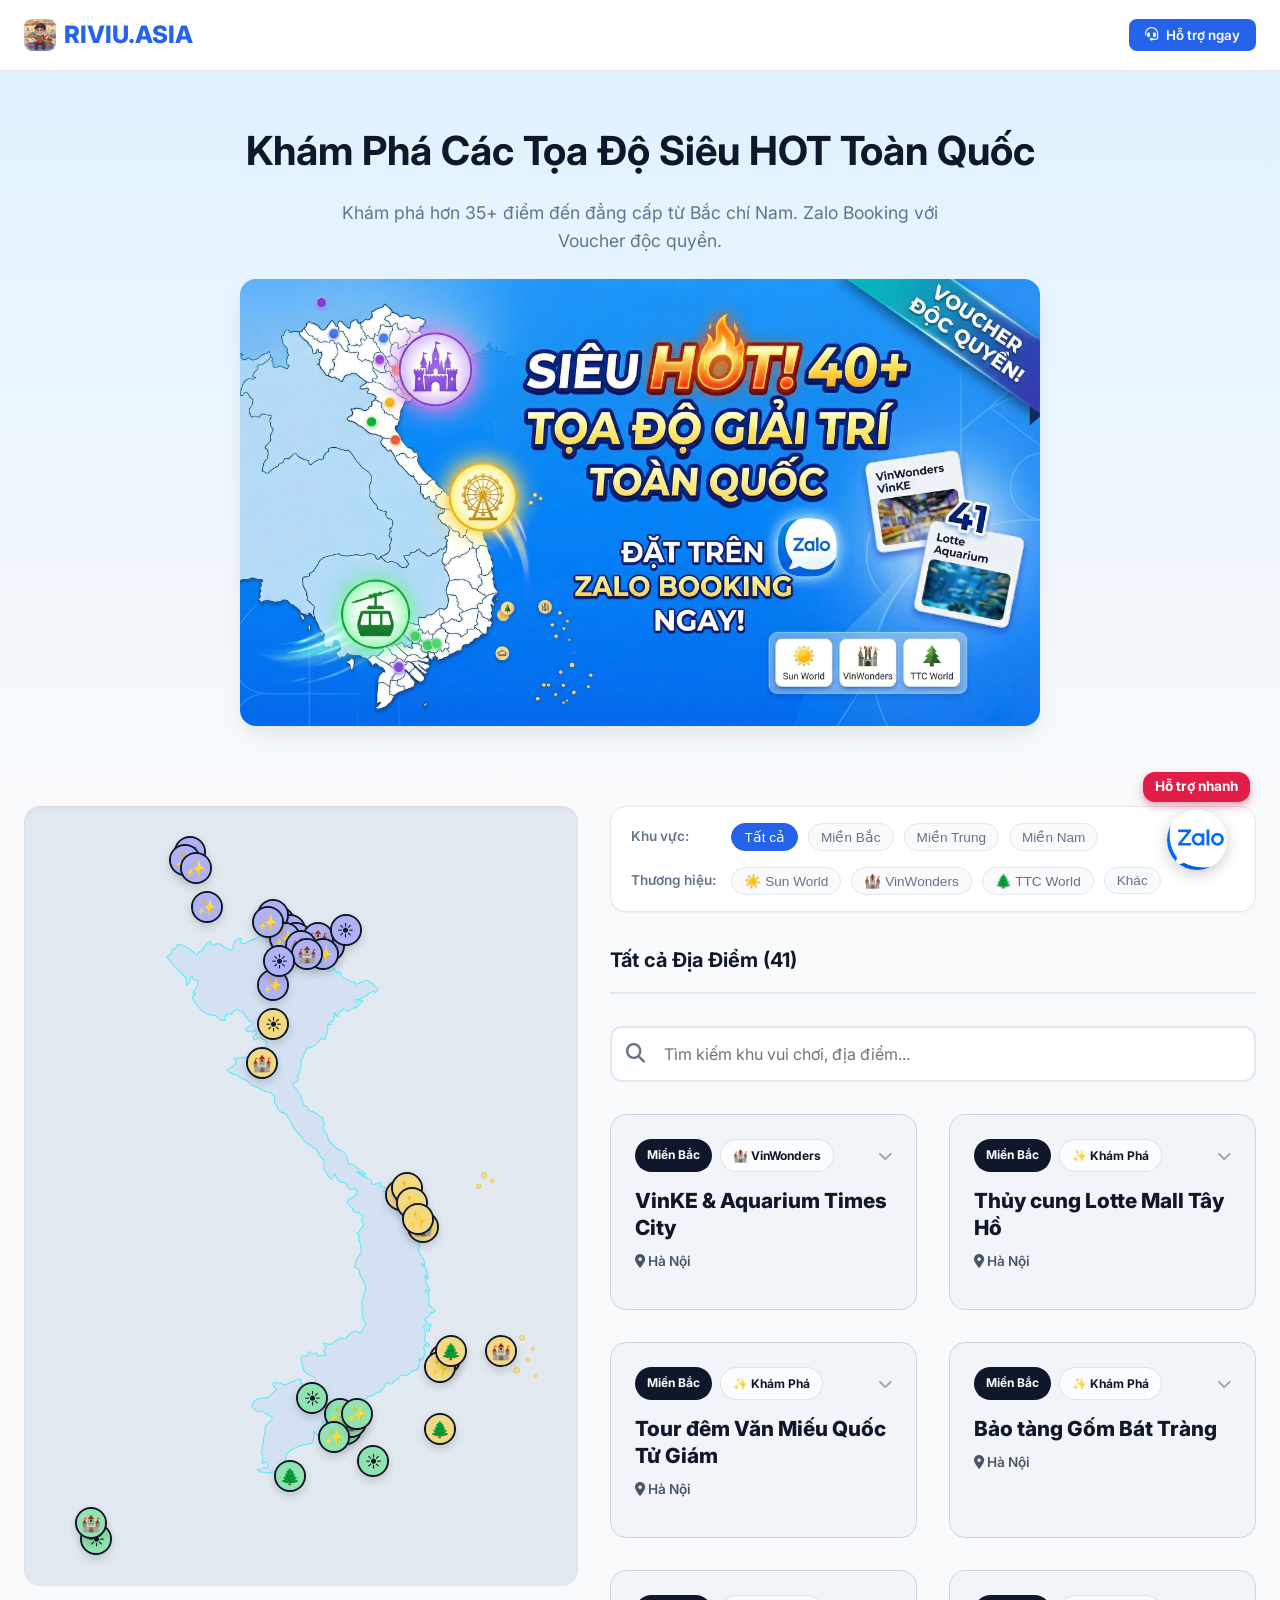
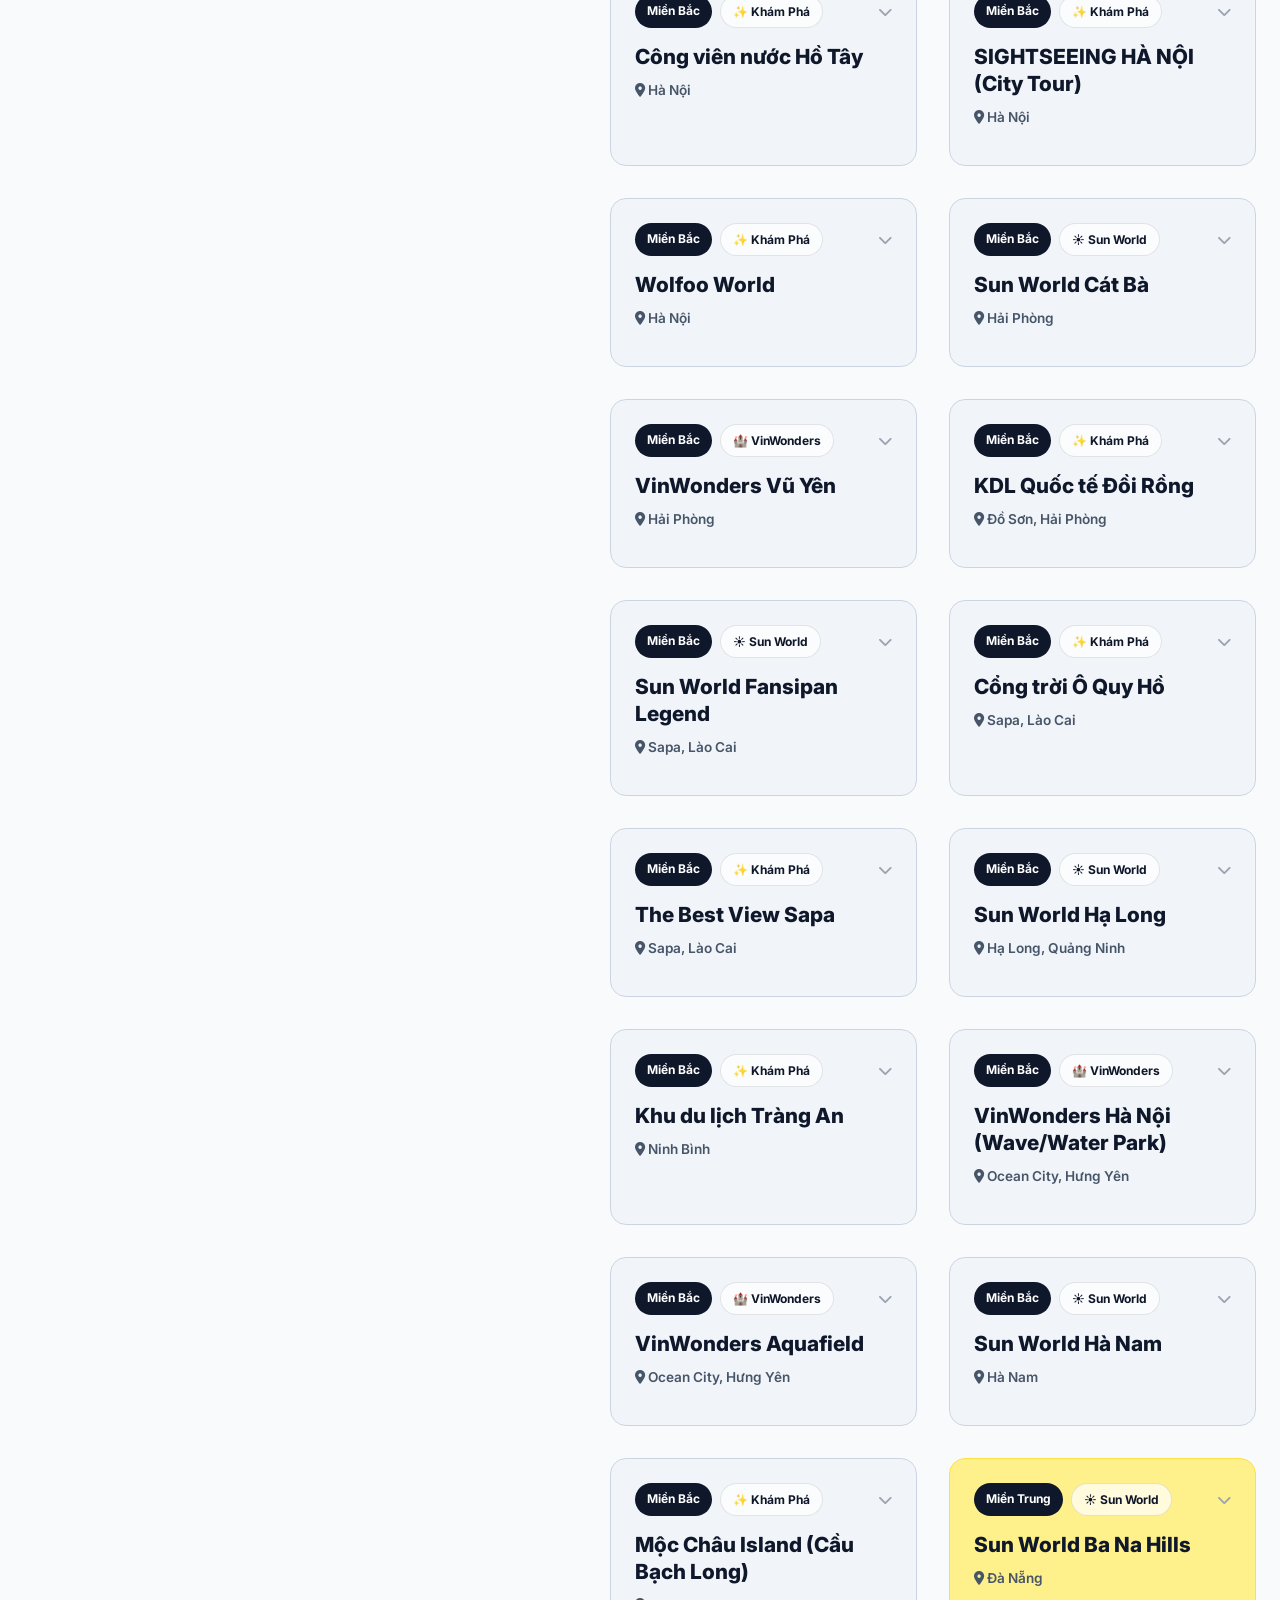
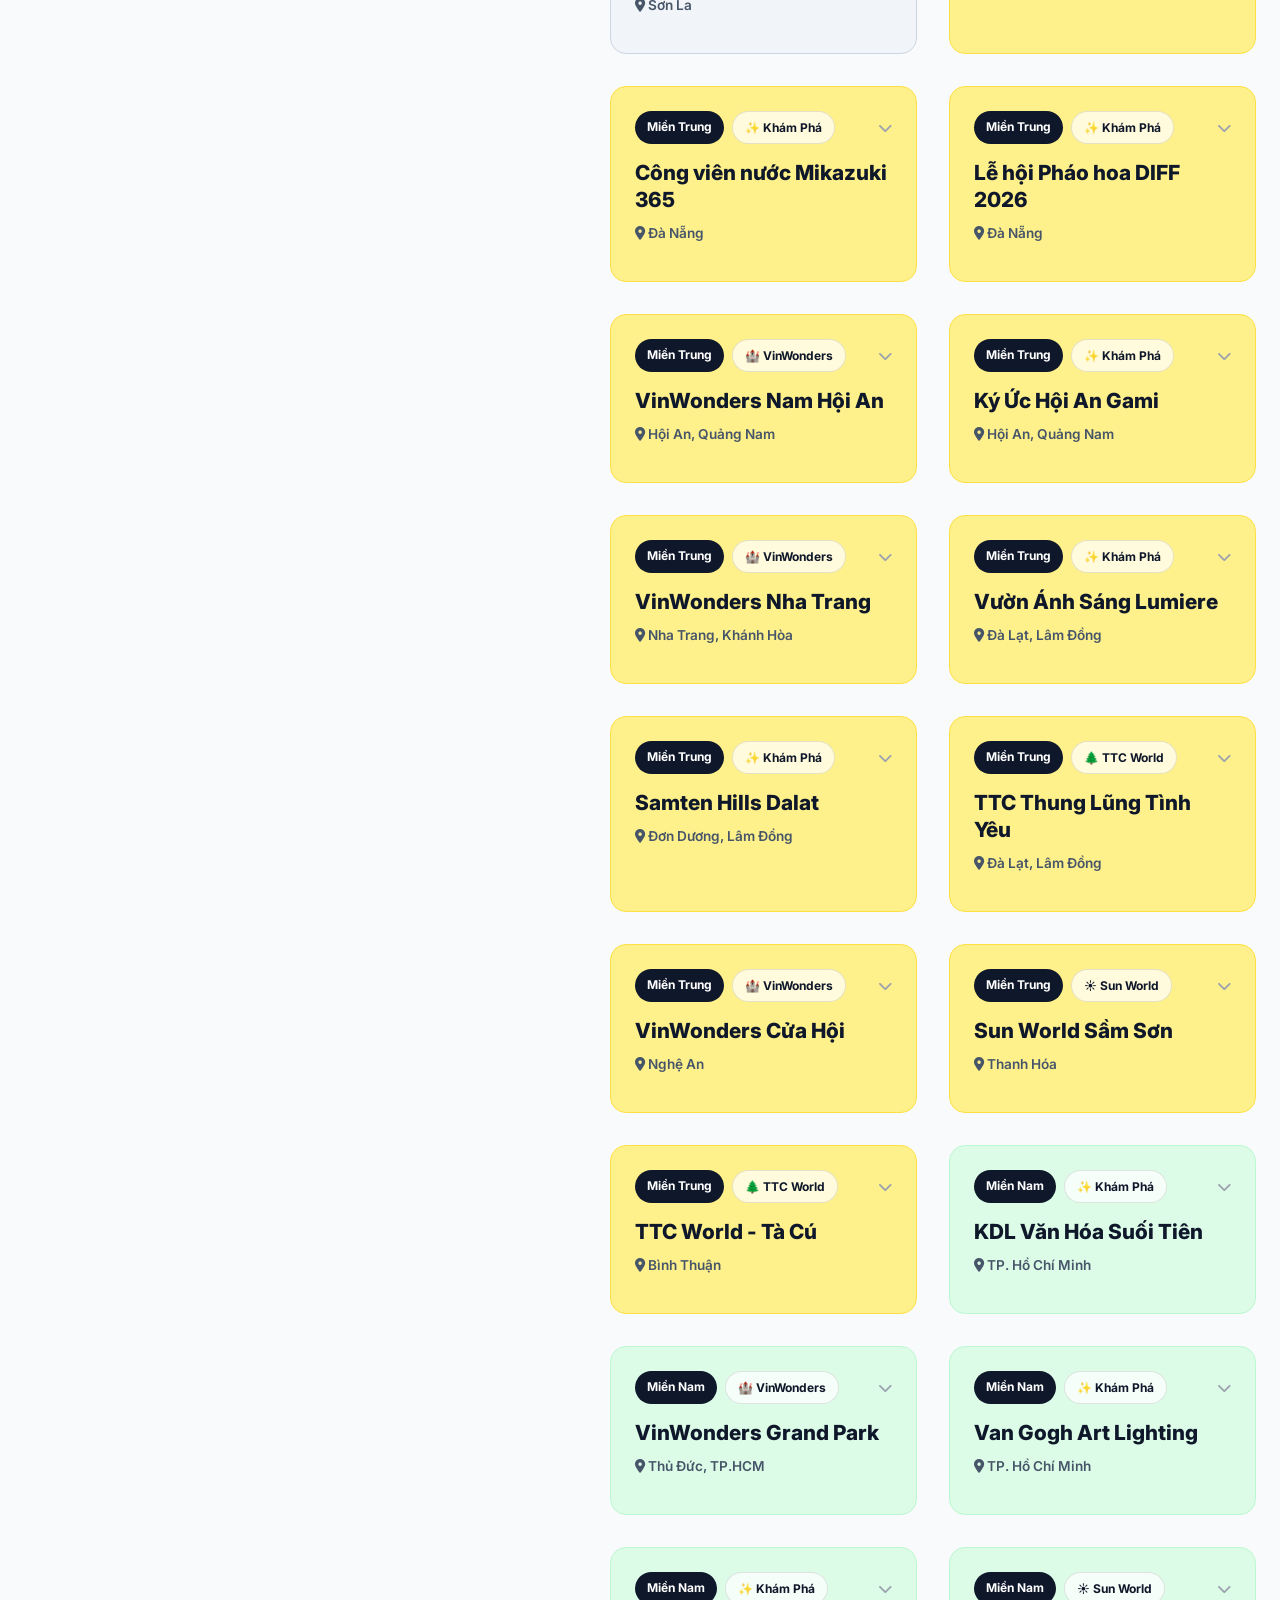
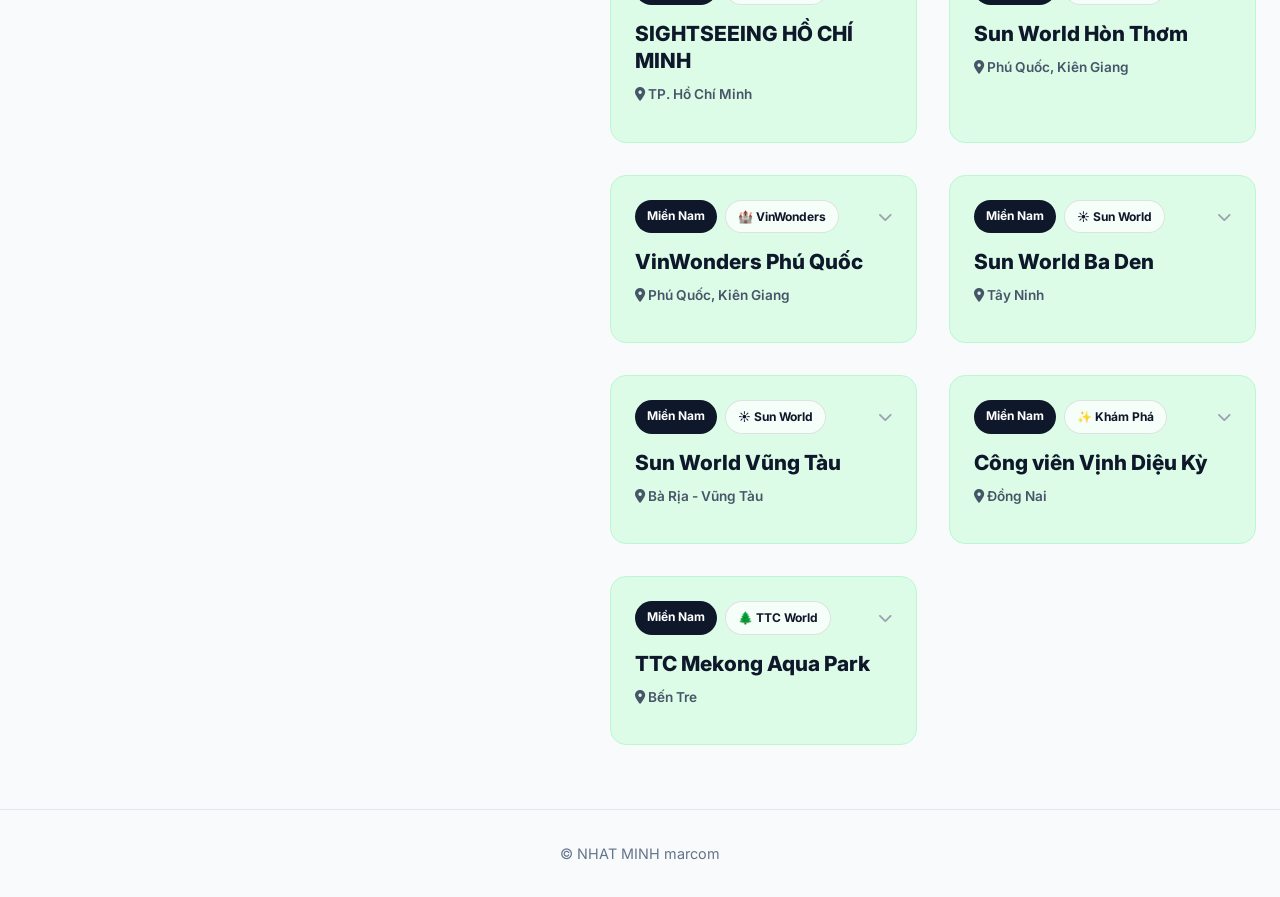
==== index.html @ d71d2f53 "Add files via upload" ====
<!DOCTYPE html>
<html lang="vi">
<head>
    <meta charset="UTF-8">
    <meta name="viewport" content="width=device-width, initial-scale=1.0">
    <title>RIVIU.ASIA - Booking/voucher du lịch toàn quốc</title>
    
    <!-- SEO & Meta Tags -->
    <meta name="description" content="Danh mục 35+ khu du lịch, cáp treo, công viên giải trí hàng đầu Việt Nam. Tích hợp đặt vé nhanh chóng qua Zalo.">
    <meta property="og:title" content="RIVIU.ASIA - Booking/voucher du lịch toàn quốc">
    <meta property="og:image" content="thumbnail.jpeg">
    <link rel="icon" href="favicon.png" type="image/png">
    
    <!-- Fonts -->
    <link rel="preconnect" href="https://fonts.googleapis.com">
    <link rel="preconnect" href="https://fonts.gstatic.com" crossorigin>
    <link href="https://fonts.googleapis.com/css2?family=Inter:wght@400;500;600;700;800&display=swap" rel="stylesheet">
    
    <!-- Font Awesome -->
    <link rel="stylesheet" href="https://cdnjs.cloudflare.com/ajax/libs/font-awesome/6.4.0/css/all.min.css">
    
    <!-- CSS -->
    <link rel="stylesheet" href="style.css">
</head>
<body>
    
    <!-- Header -->
    <header class="top-nav">
        <div class="container nav-wrap">
            <a href="#" class="logo">
                <img src="favicon.png" alt="RIVIU.ASIA Logo" style="height: 32px; width: auto; object-fit: contain; border-radius: 8px;">
                RIVIU.ASIA
            </a>
            <div class="contact-cta">
                <button class="btn btn-hotline" onclick="openZaloGlobal()"><i class="fa-solid fa-headset"></i> <span>Hỗ trợ ngay</span></button>
            </div>
        </div>
    </header>

    <!-- Hero / Intro -->
    <section class="page-intro">
        <div class="container text-center">
            <h1 class="main-title">Khám Phá Các Tọa Độ Siêu HOT Toàn Quốc</h1>
            <p class="subtitle">Khám phá hơn 35+ điểm đến đẳng cấp từ Bắc chí Nam. Zalo Booking với Voucher độc quyền.</p>
            <div class="hero-thumbnail">
                <img src="thumbnail.jpeg" class="hero-placeholder" alt="" aria-hidden="true">
                <div class="slides-container">
                    <img src="thumbnail.jpeg" alt="RIVIU.ASIA Thumbnail 1" class="hero-slide active-slide">
                    <img src="ve cap treo.jpeg" alt="RIVIU.ASIA Thumbnail 2" class="hero-slide">
                </div>
            </div>
        </div>
    </section>

    <!-- Layout Chính: Chia đôi màn hình trên Desktop -->
    <main class="split-layout container">
        <!-- Cột Trái: Bản đồ SVG -->
        <section class="map-column">
            <div class="map-wrapper" id="map-wrapper">
                <!-- Hình nền Bản đồ Việt Nam (Sử dụng SVG nội tuyến siêu nhẹ và mượt) -->
<svg class="map-artwork" viewBox="0 0 1024 1024" preserveAspectRatio="xMidYMid meet" xmlns="http://www.w3.org/2000/svg">
    <!-- Nền đất liền -->
    <g transform="translate(0,1024) scale(0.1,-0.1)">
        <path d="M4655 10212 c-17 -15 -72 -42 -122 -60 -74 -27 -97 -40 -118 -68 -23
-30 -26 -42 -21 -74 6 -36 3 -41 -29 -66 -23 -17 -35 -35 -35 -50 0 -22 -4
-24 -52 -24 -44 0 -62 -7 -124 -45 -78 -49 -85 -51 -133 -34 -35 12 -38 24
-15 50 18 20 11 39 -13 39 -29 0 -93 -44 -113 -77 -12 -21 -20 -52 -20 -82 0
-69 -10 -74 -89 -45 -44 17 -78 38 -103 64 -47 50 -75 57 -119 31 -19 -12 -41
-21 -50 -21 -18 0 -59 40 -59 58 0 7 -4 12 -9 12 -24 0 -43 -15 -63 -51 -12
-21 -30 -41 -40 -45 -14 -4 -18 -14 -16 -37 3 -30 1 -32 -30 -35 -26 -3 -38
-11 -53 -37 -26 -44 -45 -50 -65 -20 -8 13 -44 42 -80 65 -35 23 -64 46 -64
51 0 5 -10 9 -22 9 -13 0 -52 14 -88 31 -35 17 -66 27 -67 22 -16 -46 -42 -77
-73 -87 -30 -9 -35 -16 -38 -46 -4 -40 -25 -68 -64 -84 l-27 -12 37 -55 c20
-31 102 -124 181 -207 l145 -152 -3 -57 -3 -56 34 21 c29 19 34 27 38 76 3 30
8 58 12 62 11 11 45 -23 52 -52 6 -21 11 -24 29 -18 42 13 52 10 50 -16 -2
-14 -5 -46 -7 -72 -3 -42 -9 -53 -46 -86 -32 -28 -42 -43 -37 -56 5 -12 13
-15 27 -11 40 13 18 -29 -23 -44 -23 -9 -27 -15 -21 -34 9 -29 117 -182 163
-230 51 -55 154 -100 207 -92 37 5 44 2 85 -33 24 -22 58 -46 76 -56 58 -30
102 -14 67 25 -19 21 -19 21 14 38 18 10 21 15 12 26 -10 12 -4 13 37 8 47 -5
51 -4 79 29 16 19 41 43 57 53 24 16 30 16 45 3 9 -8 36 -20 58 -26 33 -10 45
-20 60 -50 20 -43 103 -142 118 -142 6 0 17 -4 24 -8 25 -16 -2 -53 -59 -80
-33 -17 -55 -35 -58 -46 -5 -28 37 -56 71 -49 16 3 35 0 43 -7 13 -11 20 -9
40 10 l23 22 16 -30 c20 -39 20 -39 -4 -45 -10 -3 -27 -21 -36 -40 -14 -30
-15 -39 -4 -52 18 -21 33 -19 60 10 30 32 80 35 80 5 0 -16 7 -20 34 -20 37 0
62 -27 72 -79 5 -23 2 -32 -16 -43 -25 -15 -54 -68 -65 -118 -9 -44 -22 -60
-48 -60 -12 0 -35 -14 -53 -31 -27 -26 -37 -30 -64 -24 -20 4 -34 15 -40 30
-8 22 -12 23 -42 14 -52 -16 -168 -32 -225 -30 l-53 1 20 -32 c11 -18 20 -40
20 -49 0 -23 -37 -58 -109 -102 -33 -21 -61 -42 -61 -47 0 -17 128 -80 163
-80 29 0 42 -7 70 -40 23 -27 39 -38 50 -34 9 3 28 -3 43 -15 15 -12 33 -21
41 -21 8 0 32 -20 54 -44 32 -35 59 -51 137 -81 53 -21 103 -46 111 -56 10
-14 26 -19 63 -19 43 0 55 -5 98 -42 l48 -41 -5 -53 c-5 -48 -2 -59 42 -143
42 -79 53 -92 84 -102 74 -24 109 -48 116 -77 3 -16 19 -39 35 -51 21 -15 30
-30 30 -49 0 -16 16 -54 35 -86 42 -70 140 -183 166 -191 13 -4 19 -16 19 -34
0 -36 28 -65 100 -101 33 -17 69 -43 80 -58 15 -20 28 -28 43 -25 19 3 27 -8
57 -69 19 -39 54 -92 78 -116 47 -49 46 -44 32 -126 -9 -57 -8 -60 19 -91 16
-18 31 -49 35 -68 5 -26 18 -45 47 -68 46 -36 50 -34 71 34 12 39 31 45 36 11
2 -10 20 -44 40 -74 36 -53 39 -55 87 -58 71 -4 95 -18 95 -57 0 -20 8 -39 23
-53 26 -25 45 -27 81 -11 38 18 76 -10 76 -56 0 -37 -23 -65 -75 -92 -16 -9
-33 -21 -37 -27 -4 -6 -8 -7 -8 -2 0 6 -13 -3 -30 -19 -37 -35 -39 -71 -5 -87
13 -6 28 -24 34 -39 5 -16 15 -29 20 -29 6 0 17 -16 25 -35 10 -24 22 -35 35
-35 12 0 21 -5 21 -11 0 -8 12 -10 34 -6 30 5 35 3 38 -16 2 -13 13 -23 28
-27 31 -7 37 -33 15 -67 -16 -24 -16 -28 6 -74 l23 -49 -32 -33 c-17 -17 -34
-45 -38 -60 -3 -16 -17 -33 -31 -40 l-24 -10 33 -34 c22 -23 27 -33 16 -33
-29 0 -31 -47 -3 -88 19 -27 25 -50 25 -89 0 -28 5 -64 10 -79 9 -22 7 -31 -8
-48 -56 -65 -106 -165 -100 -201 3 -11 -2 -27 -10 -35 -13 -12 -12 -15 4 -27
11 -8 30 -17 44 -20 33 -8 41 -22 34 -56 -4 -21 8 -55 51 -141 31 -63 59 -131
62 -153 4 -28 -5 -71 -31 -154 l-37 -116 9 -157 c9 -151 10 -159 38 -199 l29
-41 -49 -93 -49 -93 -32 20 c-19 12 -50 20 -76 20 -38 0 -48 -5 -89 -48 -94
-95 -93 -95 -137 -83 -56 15 -92 0 -143 -60 -37 -44 -46 -49 -81 -49 -22 0
-56 7 -76 15 -49 21 -63 1 -26 -37 l26 -27 -27 -35 c-26 -34 -26 -37 -11 -66
8 -16 20 -30 25 -30 6 0 10 -7 10 -16 0 -12 -11 -15 -57 -13 -32 2 -66 -1 -76
-5 -14 -7 -18 -2 -23 23 -7 34 -29 40 -90 22 -29 -8 -33 -6 -44 17 -12 26 -12
26 -27 7 -8 -11 -17 -32 -20 -47 -5 -26 -7 -27 -51 -21 -37 5 -47 3 -58 -12
-18 -25 -18 -72 1 -125 8 -23 15 -57 15 -74 1 -17 6 -41 13 -53 18 -33 113
-100 167 -118 37 -12 50 -22 54 -41 4 -15 2 -32 -5 -40 -12 -15 -10 -29 16
-88 l16 -39 -47 6 c-37 4 -54 12 -70 32 -31 40 -60 29 -78 -27 -3 -11 -15 -18
-30 -18 -21 0 -26 6 -32 35 -3 20 -15 40 -25 46 -14 7 -19 21 -19 50 0 46 -21
61 -49 35 -10 -9 -49 -27 -87 -40 -38 -13 -86 -34 -107 -46 -37 -22 -40 -22
-73 -6 -20 9 -65 21 -102 26 -63 9 -68 8 -83 -12 -21 -27 -15 -45 25 -80 l31
-27 -80 -81 c-76 -76 -82 -80 -125 -80 -61 0 -162 -22 -191 -42 -15 -9 -31
-36 -42 -69 l-17 -54 46 -46 c43 -44 49 -46 75 -37 44 15 98 2 111 -28 8 -18
22 -26 52 -31 37 -6 96 -52 96 -75 0 -5 -30 -36 -66 -71 l-66 -62 -5 -90 c-3
-50 -12 -102 -20 -118 -7 -15 -13 -44 -12 -65 1 -20 -6 -64 -15 -97 -20 -73
-21 -153 -2 -174 11 -14 11 -26 0 -80 -7 -36 -11 -67 -8 -70 4 -5 20 0 77 24
13 6 17 2 17 -18 0 -14 5 -29 10 -32 6 -3 10 -17 10 -30 0 -28 -22 -35 -64
-22 -24 8 -31 7 -46 -12 -13 -18 -24 -22 -51 -19 -25 2 -34 -1 -37 -14 -2 -12
7 -20 37 -27 23 -6 59 -16 81 -21 29 -8 64 -8 123 1 90 13 112 28 122 82 5 27
14 36 52 51 51 21 103 84 103 125 0 14 5 42 10 61 22 78 287 209 423 210 27 0
45 7 62 25 23 22 25 32 25 114 l0 89 34 -34 c36 -36 51 -39 156 -35 42 2 61 8
78 25 l24 23 -26 49 c-30 58 -54 87 -84 103 -13 7 -22 21 -22 35 0 35 28 24
64 -24 35 -46 83 -71 97 -49 23 37 0 82 -60 116 -72 40 -67 53 19 53 39 0 70
4 70 9 0 6 16 7 35 4 l35 -6 0 42 c0 38 -3 42 -29 47 -15 3 -41 17 -57 30
l-29 23 38 1 c37 0 77 27 77 52 0 7 -12 24 -27 40 -30 31 -26 46 7 28 12 -6
29 -9 37 -6 14 6 14 9 -2 25 -27 31 -16 49 22 39 30 -8 32 -10 21 -34 -10 -21
-8 -28 10 -46 12 -12 23 -20 24 -17 2 2 11 18 20 34 20 37 35 40 82 21 30 -13
36 -20 36 -46 0 -37 1 -37 131 21 49 22 102 39 123 39 20 0 36 4 36 8 0 4 15
25 34 45 25 27 42 37 64 37 17 0 43 10 59 24 39 32 68 46 96 46 35 0 122 95
131 143 6 32 11 37 34 37 15 0 39 -6 53 -14 32 -16 52 -7 69 34 9 21 21 31 45
36 23 4 36 14 47 38 13 27 24 34 68 44 40 9 56 10 67 1 11 -10 22 -4 56 28 60
56 94 75 130 71 25 -2 32 1 35 17 2 11 9 36 16 55 8 21 12 56 9 88 -6 52 9 74
20 31 12 -46 53 8 79 107 11 41 11 49 -9 85 -12 21 -17 39 -12 39 5 0 14 11
19 25 l9 25 25 -25 c34 -34 58 -33 54 3 -2 19 -12 31 -34 41 -45 19 -65 66
-48 111 17 47 7 139 -17 163 -22 21 -25 47 -6 47 26 0 50 -27 56 -65 3 -21 12
-40 19 -43 14 -4 49 68 54 113 3 29 2 30 -34 27 -34 -3 -38 -1 -38 20 0 14
-11 35 -25 48 -32 30 -31 38 2 38 20 0 38 12 65 42 21 23 38 49 38 56 0 8 9
14 21 14 25 0 59 17 59 30 0 5 -24 27 -52 49 -73 55 -81 70 -67 125 9 37 8 50
-5 77 -10 21 -13 36 -7 43 13 15 1 33 -23 37 -20 4 -43 55 -31 67 4 4 17 -5
30 -20 15 -17 30 -26 39 -22 13 5 13 12 -4 56 -10 28 -28 59 -40 70 -13 13
-20 31 -20 58 0 21 -5 51 -10 65 -6 17 -7 33 -1 43 8 14 11 13 21 -13 22 -62
22 -61 32 -33 6 19 5 37 -6 63 -9 21 -16 52 -16 69 -1 36 -20 66 -44 66 -9 0
-21 11 -26 24 -5 13 -14 27 -19 31 -6 3 -11 11 -11 17 0 6 10 2 23 -9 45 -41
50 -40 45 8 -5 43 -58 140 -91 167 -21 18 -33 108 -16 128 19 23 -18 123 -50
135 -18 7 -22 15 -18 35 2 15 -4 50 -14 80 -11 29 -19 59 -19 66 0 7 -9 19
-21 26 l-21 13 22 24 c17 18 21 30 16 52 -4 15 -10 43 -13 61 -4 23 -11 32
-24 32 -10 0 -23 9 -29 20 -13 24 -35 26 -44 5 -9 -25 -26 -17 -32 15 -7 34
-11 36 -35 14 -25 -22 -34 -13 -49 51 -8 35 -26 70 -47 94 -18 22 -41 57 -49
78 -18 43 -51 83 -70 83 -6 0 -17 14 -24 30 -7 17 -21 35 -31 41 -27 14 -24
46 6 65 14 9 25 23 25 30 0 20 -64 18 -84 -2 -9 -8 -26 -14 -38 -12 l-23 3 23
23 c12 12 22 30 22 41 0 15 -7 18 -40 17 -50 -1 -66 13 -50 45 11 19 10 24 -6
36 -16 12 -20 11 -30 -2 -6 -8 -23 -15 -37 -15 -14 0 -29 -5 -32 -10 -8 -12
-46 -3 -57 14 -4 6 -8 23 -8 37 0 23 -8 30 -56 49 -53 22 -228 129 -221 136 8
9 95 -30 113 -51 19 -20 25 -22 39 -11 16 11 15 14 -11 35 -40 31 -103 71
-112 71 -4 0 -28 20 -52 45 -39 39 -50 45 -87 45 -40 0 -43 2 -52 38 -6 20
-11 47 -11 60 0 28 -25 78 -54 111 -11 13 -53 38 -93 56 -47 22 -73 40 -78 55
-4 12 -28 37 -55 56 -53 38 -74 75 -84 145 -5 36 -12 49 -31 57 -14 7 -25 19
-25 27 0 9 -10 29 -21 45 l-22 29 27 31 c31 38 32 42 5 65 -12 12 -19 29 -17
45 3 32 -8 50 -32 50 -11 0 -35 16 -54 35 -20 19 -44 35 -55 35 -10 0 -22 7
-25 16 -4 10 -16 14 -34 12 -23 -2 -36 6 -70 45 -23 27 -42 52 -42 58 0 5 -6
9 -14 9 -25 0 -46 30 -46 67 0 20 -9 46 -20 60 -11 14 -20 41 -20 59 0 26 -4
33 -22 36 -16 2 -25 13 -31 39 -5 24 -18 41 -38 53 -30 18 -49 51 -49 86 0 14
11 22 40 30 52 14 71 47 46 84 -20 32 -20 33 4 39 13 3 20 14 20 30 0 14 5 38
11 54 16 42 32 142 31 195 0 41 2 47 25 53 21 5 24 11 21 35 -3 21 1 35 14 47
10 9 18 29 18 44 0 34 7 39 95 64 57 16 73 26 92 54 13 19 36 42 52 52 16 9
32 30 35 46 7 25 9 26 20 10 15 -20 49 -23 63 -4 24 33 53 147 55 221 2 71 4
76 16 57 8 -12 23 -21 33 -21 23 0 24 10 4 36 -22 29 -18 36 14 29 40 -9 55
20 53 103 0 36 3 60 9 57 5 -4 9 -12 9 -18 1 -14 35 -57 45 -57 4 0 5 12 2 27
-6 32 39 83 72 83 14 0 21 6 21 20 0 27 19 25 51 -6 l28 -26 29 21 c17 11 42
21 56 21 16 0 32 9 42 26 15 22 19 23 26 10 11 -20 28 -21 28 -2 0 8 25 36 55
61 52 45 71 72 43 62 -7 -2 -22 0 -32 6 -15 7 -23 5 -36 -10 -26 -33 -56 -38
-63 -11 -8 28 7 38 60 38 32 0 46 5 55 20 7 11 20 20 28 21 8 0 27 8 41 17 53
34 84 57 94 68 15 18 65 26 80 14 20 -16 51 3 59 36 6 21 3 30 -11 37 -10 6
-36 29 -57 51 -95 99 -132 106 -247 51 -85 -41 -95 -42 -102 -15 -4 16 -14 20
-47 20 -33 0 -43 4 -47 20 -4 15 -14 20 -39 20 -48 0 -134 65 -134 102 0 44
-9 59 -29 46 -31 -19 -67 -2 -83 38 l-15 37 -22 -32 c-14 -20 -31 -31 -46 -31
-23 0 -23 1 -19 100 l5 99 -39 20 c-57 29 -63 41 -60 112 l3 63 37 9 c33 8 39
15 64 73 15 35 33 69 41 75 20 17 16 26 -17 45 -16 10 -36 34 -44 55 -14 35
-17 37 -73 43 -87 10 -93 9 -147 -19 -42 -22 -52 -24 -61 -12 -16 22 -71 47
-105 47 -17 0 -55 -8 -84 -19 -67 -23 -101 -17 -138 25 -16 18 -44 38 -62 44
-19 6 -42 20 -51 30 -14 15 -21 17 -31 9 -11 -9 -15 -2 -20 30 -5 33 -16 49
-48 75 -41 33 -98 66 -113 66 -4 0 -22 -13 -38 -28z" fill="rgba(88, 166, 255, 0.1)" stroke="rgba(0, 240, 255, 0.6)" stroke-width="20" stroke-linejoin="round"/>
        
        <!-- Quần đảo Hoàng Sa (Được vẽ tay tương đối theo tỷ lệ) -->
        <g class="vn-island" fill="rgba(248, 197, 28, 0.3)" stroke="#f8c51c" stroke-width="15">
            <circle cx="8500" cy="5500" r="50"/>
            <circle cx="8650" cy="5400" r="35"/>
            <circle cx="8400" cy="5300" r="40"/>
        </g>

        <!-- Quần đảo Trường Sa (Được vẽ tay) -->
        <g class="vn-island" fill="rgba(248, 197, 28, 0.3)" stroke="#f8c51c" stroke-width="15">
            <circle cx="9200" cy="2500" r="45"/>
            <circle cx="9400" cy="2300" r="30"/>
            <circle cx="9000" cy="2200" r="40"/>
            <circle cx="9300" cy="2100" r="35"/>
            <circle cx="9100" cy="1900" r="55"/>
            <circle cx="9450" cy="1800" r="25"/>
        </g>
    </g>
</svg>

                <!-- Các Điểm Ghim (Pins) sẽ được Javascript nối vào đây -->
                <div id="pins-container"></div>
            </div>
        </section>

        <!-- Cột Phải: Danh sách và Bộ Lọc -->
        <section class="list-column">
            <!-- Filter Bar (Sticky) -->
            <div class="filter-bar" id="filter-bar">
                <div class="filter-groups">
                    <div class="filter-group">
                        <span class="fg-label">Khu vực:</span>
                        <button class="filter-btn active" data-filter="all" data-type="region">Tất cả</button>
                        <button class="filter-btn" data-filter="mienbac" data-type="region">Miền Bắc</button>
                        <button class="filter-btn" data-filter="mientrung" data-type="region">Miền Trung</button>
                        <button class="filter-btn" data-filter="miennam" data-type="region">Miền Nam</button>
                    </div>
                    
                    <div class="filter-group">
                        <span class="fg-label">Thương hiệu:</span>
                        <button class="filter-btn brand-btn" data-filter="sunworld" data-type="brand">☀️ Sun World</button>
                        <button class="filter-btn brand-btn" data-filter="vinwonders" data-type="brand">🏰 VinWonders</button>
                        <button class="filter-btn brand-btn" data-filter="ttc" data-type="brand">🌲 TTC World</button>
                        <button class="filter-btn brand-btn" data-filter="other" data-type="brand">Khác</button>
                    </div>
                </div>
            </div>

            <!-- Khu vực danh sách -->
            <div class="results-info">
                <h2 id="results-title">Tất cả Địa Điểm (<span id="results-count">0</span>)</h2>
            </div>

            <!-- Search Bar -->
            <div class="search-container" style="margin-top: 1rem; margin-bottom: 2rem;">
                <i class="fa-solid fa-magnifying-glass search-icon"></i>
                <input type="text" id="main-search" placeholder="Tìm kiếm khu vui chơi, địa điểm..." autocomplete="off">
                <ul class="search-suggestions" id="search-suggestions"></ul>
            </div>

            <div class="destinations-grid" id="destinations-grid">
                <!-- JavaScript will inject cards here -->
            </div>
        </section>
    </main>

    <!-- Footer -->
    <footer class="site-footer">
        <div class="container text-center">
            <p>© <a href="https://lnm.vn" target="_blank">NHAT MINH marcom</a></p>
        </div>
    </footer>

    <!-- Floating Zalo Contact Button -->
    <div class="floating-contact-wrapper">
        <div class="floating-contact-text">Hỗ trợ nhanh</div>
        <a href="https://zalo.me/0584556556" target="_blank" class="floating-contact">
            <img src="icon_contact.png" alt="Liên hệ RIVIU">
        </a>
    </div>

    <!-- Auto Advisory Popup -->
    <div class="advisory-popup" id="advisory-popup">
        <div class="advisory-content">
            <button class="advisory-close" id="advisory-close"><i class="fa-solid fa-xmark"></i></button>
            <div class="advisory-header">
                <h3>⚡ Hỗ Trợ Đặt Vé</h3>
            </div>
            <div class="advisory-body">
                <p>Quý khách cần hỗ trợ đặt vé cáp treo <strong>Núi Bà Đen</strong>, khu vui chơi <strong>Nước Vũng Tàu</strong> hay <strong>Hòn Thơm (Phú Quốc)</strong>?</p>
                <a href="#" id="advisory-zalo-btn" target="_blank" class="btn btn-advisory">
                    <i class="fa-brands fa-zalo"></i> Tư vấn cho tôi
                </a>
            </div>
        </div>
    </div>

    <!-- Booking Modal (Zalo CTA) -->
    <div class="booking-modal" id="booking-modal">
        <div class="modal-content">
            <button class="close-modal" id="close-modal"><i class="fa-solid fa-xmark"></i></button>
            <div class="modal-banner" id="modal-banner"></div>
            <div class="modal-body">
                <span class="modal-badge" id="modal-region">Khu vực</span>
                <h2 id="modal-title">Tên KDL</h2>
                <div class="modal-meta">
                    <span id="modal-location"><i class="fa-solid fa-location-dot"></i> Tỉnh/Thành phổ</span>
                </div>
                <p id="modal-desc" class="modal-desc">Mô tả chi tiết điểm đến.</p>
                <div class="modal-cta">
                    <a href="#" id="zalo-link" target="_blank" class="btn btn-zalo-large">
                        <i class="fa-brands fa-zalo"></i> Nhắn Tin & Nhận Mã Booking (Khách Lẻ/Đoàn)
                    </a>
                </div>
            </div>
        </div>
    </div>
    <div class="backdrop" id="backdrop"></div>

    <!-- Scripts -->
    <script src="app.js"></script>
</body>
</html>
---- style.css ----
/* ============ VARIABLES (LIGHT THEME) ============ */
:root {
    --bg-color: #f8fafc; /* Nền trắng xám chuẩn OTA */
    --surface-color: #ffffff;
    --text-primary: #0f172a;
    --text-secondary: #64748b;
    --text-muted: #9ca3af;
    --border-color: #e2e8f0;
    
    /* Brand Colors */
    --brand-blue: #2563eb;
    --brand-blue-hover: #1d4ed8;
    --zalo-color: #0068ff;
    
    /* Theme Accents */
    --accent-sunworld: #f59e0b;
    --accent-vinwonders: #e11d48;
    --accent-ttc: #10b981;

    --radius-sm: 8px;
    --radius-md: 12px;
    --radius-lg: 16px;
    
    --shadow-sm: 0 1px 2px 0 rgba(0, 0, 0, 0.05);
    --shadow-md: 0 4px 6px -1px rgba(0, 0, 0, 0.1), 0 2px 4px -1px rgba(0, 0, 0, 0.06);
    --shadow-hover: 0 20px 25px -5px rgba(0, 0, 0, 0.1), 0 10px 10px -5px rgba(0, 0, 0, 0.04);

    --font-main: 'Inter', sans-serif;
}

/* ============ RESET ============ */
* {
    margin: 0;
    padding: 0;
    box-sizing: border-box;
}

html, body {
    overflow-x: hidden;
    width: 100%;
}

body {
    font-family: var(--font-main);
    background-color: var(--bg-color);
    color: var(--text-primary);
    line-height: 1.6; /* Tăng nhẹ để tránh cắt chân chữ g, y, p */
    -webkit-font-smoothing: antialiased;
    overflow-wrap: break-word; /* Chống tràn chữ dài */
    word-wrap: break-word;
    hyphens: auto;
}

/* ============ CUSTOM SCROLLBAR ============ */
::-webkit-scrollbar {
    width: 8px; /* Khá hẹp để thanh mảnh */
    height: 8px;
}
::-webkit-scrollbar-track {
    background: transparent;
}
::-webkit-scrollbar-thumb {
    background: rgba(148, 163, 184, 0.4);
    border-radius: 10px;
}
::-webkit-scrollbar-thumb:hover {
    background: rgba(100, 116, 139, 0.8);
}

a { text-decoration: none; color: inherit; }

.container {
    max-width: 1280px;
    margin: 0 auto;
    padding: 0 1.5rem;
}
@media (max-width: 480px) {
    .container { padding: 0 1rem; } /* Co lại chút cho máy siêu nhỏ */
}

.text-center { text-align: center; }

h1, h2, h3 { font-weight: 700; color: var(--text-primary); }

.btn {
    font-family: var(--font-main);
    cursor: pointer;
    border: none;
    outline: none;
    font-weight: 600;
}

/* ============ HEADER ============ */
.top-nav {
    background: var(--surface-color);
    border-bottom: 1px solid var(--border-color);
}
.nav-wrap {
    display: flex;
    justify-content: space-between;
    align-items: center;
    height: 70px;
}
.logo {
    font-size: 1.5rem;
    font-weight: 800;
    color: var(--brand-blue);
    display: flex;
    align-items: center;
    gap: 8px;
}
.btn-hotline {
    background: var(--brand-blue);
    color: white;
    padding: 8px 16px;
    border-radius: var(--radius-sm);
    display: flex;
    align-items: center;
    gap: 8px;
    transition: background 0.2s;
}
.btn-hotline:hover { background: var(--brand-blue-hover); }

/* ============ HERO INTRO ============ */
.page-intro {
    padding: 3rem 0;
    background: linear-gradient(180deg, #e0f2fe 0%, var(--bg-color) 100%);
}
.main-title {
    font-size: 2.5rem;
    margin-bottom: 1rem;
    color: #0f172a;
}
.subtitle {
    font-size: 1.1rem;
    color: var(--text-secondary);
    max-width: 600px;
    margin: 0 auto;
}
.hero-thumbnail {
    position: relative;
    max-width: 800px;
    margin: 1.5rem auto 0;
    border-radius: 16px;
    overflow: hidden;
    box-shadow: 0 10px 25px -5px rgba(0,0,0,0.1);
    font-size: 0;
}
.hero-placeholder {
    width: 100%;
    height: auto;
    visibility: hidden;
}
.slides-container {
    position: absolute;
    top: 0;
    left: 0;
    width: 100%;
    height: 100%;
}
.hero-slide {
    position: absolute;
    top: 0;
    left: 0;
    width: 100%;
    height: 100%;
    object-fit: cover;
    opacity: 0;
    transition: opacity 1s ease-in-out;
}
.hero-slide.active-slide {
    opacity: 1;
}

/* ============ SPLIT LAYOUT ============ */
.split-layout {
    display: flex;
    gap: 2rem;
    align-items: flex-start;
    padding-top: 2rem;
}

.map-column {
    flex: 0 0 45%;
    position: sticky;
    top: 90px;
    height: calc(100vh - 120px);
    background: #e2e8f0; /* Basic map background color */
    border-radius: var(--radius-lg);
    box-shadow: inset 0 2px 4px 0 rgba(0, 0, 0, 0.05);
    overflow: hidden;
    display: flex;
    justify-content: center;
    align-items: center;
}

.map-wrapper {
    position: relative;
    width: 100%;
    height: 100%;
}

.map-artwork {
    width: 100%;
    height: 100%;
    object-fit: contain;
}

/* Các Điểm Pin (Ghim) */
#pins-container {
    position: absolute;
    top: 0; left: 0; right: 0; bottom: 0;
    pointer-events: none; /* Các pin con sẽ có pointer-events auto để click được */
}

.map-pin {
    position: absolute;
    transform: translate(-50%, -100%);
    pointer-events: auto;
    cursor: pointer;
    z-index: 10;
    display: flex;
    justify-content: center;
    align-items: center;
    width: 32px;
    height: 32px;
    background: white;
    border-radius: 50%;
    box-shadow: 0 4px 8px rgba(0,0,0,0.15);
    border: 2px solid #0f172a;
    transition: transform 0.2s cubic-bezier(0.175, 0.885, 0.32, 1.275), z-index 0.2s;
}

.map-pin:hover,
.map-pin.pin-hover-active {
    transform: translate(-50%, -100%) scale(1.3);
    z-index: 20;
    box-shadow: 0 4px 12px rgba(99, 102, 241, 0.4);
    border-color: var(--brand-blue);
}
.map-pin.pin-hover-active .pin-pulse {
    animation: mapPulseAnim 1s infinite; /* Đẩy nhanh nhịp đập khi được active */
}

.pin-emoji {
    font-size: 1rem;
    line-height: 1;
}

/* Vòng sáng nhấp nháy (Pulse Animation) */
.pin-pulse {
    position: absolute;
    top: 50%; left: 50%;
    transform: translate(-50%, -50%);
    width: 100%; height: 100%;
    border-radius: 50%;
    animation: mapPulseAnim 2s infinite;
    z-index: -1;
}
.pulse-mienbac .pin-pulse { background: rgba(99, 102, 241, 0.5); }
.pulse-mientrung .pin-pulse { background: rgba(234, 179, 8, 0.5); }
.pulse-miennam .pin-pulse { background: rgba(34, 197, 94, 0.5); }

@keyframes mapPulseAnim {
    0% { transform: translate(-50%, -50%) scale(1); opacity: 1; }
    100% { transform: translate(-50%, -50%) scale(2.5); opacity: 0; }
}

.list-column {
    flex: 1;
    min-width: 0; /* Tránh tràn layout */
}

/* ============ SEARCH BAR ============ */
.search-container {
    position: relative;
    margin-bottom: 1.5rem;
    width: 100%;
}
.search-container .search-icon {
    position: absolute;
    left: 1rem;
    top: 50%;
    transform: translateY(-50%);
    color: var(--text-secondary);
    font-size: 1.2rem;
}
#main-search {
    width: 100%;
    padding: 1rem 1rem 1rem 3.2rem;
    border: 2px solid #e2e8f0;
    border-radius: var(--radius-md);
    font-size: 1rem;
    font-family: inherit;
    transition: all 0.2s;
    background: white;
    color: var(--text-primary);
}
#main-search:focus {
    outline: none;
    border-color: var(--brand-blue);
    box-shadow: 0 0 0 3px rgba(37, 99, 235, 0.1);
}
.search-suggestions {
    position: absolute;
    top: calc(100% + 5px);
    left: 0;
    right: 0;
    background: white;
    border: 1px solid #e2e8f0;
    border-radius: var(--radius-md);
    box-shadow: var(--shadow-md);
    z-index: 50;
    list-style: none;
    padding: 0;
    margin: 0;
    max-height: 300px;
    overflow-y: auto;
    display: none;
}
.search-suggestions.active {
    display: block;
}
.suggestion-item {
    padding: 12px 15px;
    cursor: pointer;
    display: flex;
    align-items: center;
    gap: 12px;
    border-bottom: 1px solid #f1f5f9;
    transition: background 0.2s;
}
.suggestion-item:last-child {
    border-bottom: none;
}
.suggestion-item:hover {
    background: #f8fafc;
}
.suggestion-title {
    font-weight: 600;
    color: var(--text-primary);
    font-size: 0.95rem;
}
.suggestion-loc {
    font-size: 0.85rem;
    color: var(--text-secondary);
}

/* ============ FILTER BAR ============ */
.filter-bar {
    background: var(--surface-color);
    padding: 1rem 1.25rem; /* Thu nhỏ padding */
    border-radius: var(--radius-lg);
    border: 1px solid var(--border-color);
    position: sticky;
    top: 0;
    z-index: 100;
    box-shadow: var(--shadow-sm);
    margin-bottom: 1.5rem;
}
.filter-groups {
    display: flex;
    flex-direction: column;
    gap: 1rem;
}
.filter-group {
    display: flex;
    align-items: center;
    gap: 10px;
    flex-wrap: wrap;
}
.fg-label {
    font-weight: 600;
    font-size: 0.85rem; /* Thu nhỏ label */
    color: var(--text-secondary);
    min-width: 90px;
}
.filter-btn {
    background: var(--bg-color);
    border: 1px solid var(--border-color);
    padding: 5px 12px; /* Thu nhỏ button */
    border-radius: 20px;
    font-size: 0.85rem;
    color: var(--text-secondary);
    transition: all 0.2s ease;
}
.filter-btn:hover {
    background: #f1f5f9;
    color: var(--text-primary);
}
/* Active States */
.filter-btn.active[data-type="region"] {
    background: var(--brand-blue);
    color: white;
    border-color: var(--brand-blue);
}
.filter-btn.active[data-filter="sunworld"] { background: var(--accent-sunworld); color: white; border-color: var(--accent-sunworld); }
.filter-btn.active[data-filter="vinwonders"] { background: var(--accent-vinwonders); color: white; border-color: var(--accent-vinwonders); }
.filter-btn.active[data-filter="ttc"] { background: var(--accent-ttc); color: white; border-color: var(--accent-ttc); }

/* ============ MAIN GRID ============ */
.results-info {
    margin: 2rem 0;
    padding-bottom: 1rem;
    border-bottom: 2px solid var(--border-color);
}
#results-title { font-size: 1.25rem; }

.destinations-grid {
    display: grid;
    grid-template-columns: repeat(auto-fill, minmax(280px, 1fr));
    gap: 2rem;
    padding-bottom: 4rem;
}

/* Theo hướng Neo-Minimalist (Pastel + Rounded) */
.dest-card {
    background: var(--surface-color);
    border-radius: var(--radius-lg);
    overflow: hidden;
    box-shadow: none;
    border: 1px solid var(--border-color);
    transition: all 0.3s cubic-bezier(0.4, 0, 0.2, 1);
    cursor: pointer;
    position: relative;
}
.dest-card:hover {
    border-color: var(--brand-blue);
    background: #fdfdfd;
}

/* Biểu tượng mở rộng (Chevron) */
.card-header-flex {
    display: flex;
    justify-content: space-between;
    align-items: flex-start;
}
.expand-icon {
    font-size: 0.9rem;
    color: var(--text-muted);
    transition: transform 0.3s;
    margin-top: 5px;
}
.dest-card.expanded .expand-icon {
    transform: rotate(180deg);
}

.card-expand-content {
    max-height: 0;
    overflow: hidden;
    transition: max-height 0.4s ease-out, opacity 0.3s;
    opacity: 0;
}

.dest-card.expanded .card-expand-content {
    max-height: 500px; /* Chiều cao tối đa khi mở */
    opacity: 1;
    margin-top: 15px;
    padding-top: 15px;
    border-top: 1px dashed var(--border-color);
}

/* Theme Colors cho các Vùng Miền */
.card-theme-mienbac { background-color: #f1f5f9; border-color: #cbd5e1; } /* Slate Pastel */
.card-theme-mientrung { background-color: #fef08a; border-color: #fde047; } /* Yellow Pastel */
.card-theme-miennam { background-color: #dcfce7; border-color: #bbf7d0; } /* Green Pastel */

.dest-card.hidden { display: none; }

/* Animation Staggered Fade Up */
.card-anim {
    opacity: 0;
    transform: translateY(20px);
    animation: fadeUp 0.6s cubic-bezier(0.16, 1, 0.3, 1) forwards;
}

@keyframes fadeUp {
    0% {
        opacity: 0;
        transform: translateY(20px);
    }
    100% {
        opacity: 1;
        transform: translateY(0);
    }
}

/* Card Elements */
.card-content {
    padding: 1.5rem;
    display: flex;
    flex-direction: column;
    height: 100%;
}

.card-tags {
    display: flex;
    gap: 8px;
    margin-bottom: 15px;
    flex-wrap: wrap;
}
.tag-region, .tag-brand {
    font-size: 0.75rem;
    font-weight: 700;
    padding: 6px 12px;
    border-radius: 20px;
}
.tag-region {
    background: #0f172a;
    color: white;
}
.tag-brand {
    background: rgba(255, 255, 255, 0.7);
    color: #0f172a;
    border: 1px solid rgba(0,0,0,0.1);
}

.card-title {
    font-size: 1.3rem;
    font-weight: 800;
    margin-bottom: 10px;
    line-height: 1.3;
    color: #0f172a;
}
.card-loc {
    font-size: 0.85rem;
    color: #475569;
    font-weight: 600;
    margin-bottom: 12px;
}
.card-desc {
    font-size: 0.95rem;
    color: #334155;
    line-height: 1.6;
    margin-bottom: 25px; /* Push CTA to bottom */
    display: -webkit-box;
    -webkit-line-clamp: 3; /* Nới lỏng lên 3 dòng */
    line-clamp: 3;
    -webkit-box-orient: vertical;
    overflow: hidden;
    text-overflow: ellipsis;
}

.card-cta {
    margin-top: auto;
    background: white;
    padding: 12px 16px;
    border-radius: 14px;
    display: flex;
    justify-content: space-between;
    align-items: center;
    border: 1px solid rgba(0,0,0,0.05);
    box-shadow: 0 2px 4px rgba(0,0,0,0.02);
    transition: all 0.2s;
}
.card-cta:hover {
    background: var(--zalo-color);
    color: white;
}
.card-cta:hover .cta-text, .card-cta:hover .cta-icon {
    color: white;
}
.cta-text {
    font-weight: 700;
    font-size: 0.95rem;
    color: #0f172a;
}
.cta-icon {
    font-size: 1.25rem;
    color: var(--zalo-color);
}

/* ================================== */
.btn-primary {
    background: var(--brand-blue);
    color: white;
    padding: 10px 20px;
    border-radius: var(--radius-sm);
}

/* ============ MODAL ============ */
.backdrop {
    position: fixed;
    top: 0; left: 0; width: 100%; height: 100%;
    background: rgba(15, 23, 42, 0.7);
    backdrop-filter: blur(4px);
    opacity: 0;
    pointer-events: none;
    transition: opacity 0.3s;
    z-index: 999;
}
.backdrop.show { opacity: 1; pointer-events: auto; }
.booking-modal {
    position: fixed;
    top: 50%; left: 50%;
    transform: translate(-50%, -45%);
    background: var(--surface-color);
    width: 90%;
    max-width: 500px;
    border-radius: var(--radius-lg);
    z-index: 1000;
    opacity: 0;
    pointer-events: none;
    transition: all 0.3s cubic-bezier(0.175, 0.885, 0.32, 1.275);
    box-shadow: var(--shadow-hover);
    overflow: hidden;
}
.booking-modal.open {
    opacity: 1;
    transform: translate(-50%, -50%);
    pointer-events: auto;
}

.modal-banner {
    width: 100%;
    height: 160px;
    background: linear-gradient(135deg, #1e3a8a, #3b82f6);
}
.close-modal {
    position: absolute;
    top: 15px; right: 15px;
    background: rgba(0,0,0,0.4);
    color: white;
    border: none;
    width: 30px; height: 30px;
    border-radius: 50%;
    cursor: pointer;
}
.modal-body { padding: 2rem; }
.modal-badge {
    background: var(--bg-color);
    color: var(--text-secondary);
    padding: 4px 10px;
    border-radius: 4px;
    font-size: 0.75rem;
    font-weight: 600;
    border: 1px solid var(--border-color);
}
#modal-title { margin: 12px 0; font-size: 1.5rem; line-height: 1.3; }
.modal-meta {
    font-size: 0.95rem;
    color: var(--text-secondary);
    margin-bottom: 20px;
}
.modal-desc {
    font-size: 0.95rem;
    line-height: 1.6;
    margin-bottom: 25px;
}
.btn-zalo-large {
    display: flex;
    justify-content: center;
    align-items: center;
    gap: 10px;
    width: 100%;
    padding: 15px;
    background: var(--zalo-color);
    color: white;
    border-radius: var(--radius-md);
    font-weight: 700;
    font-size: 1.05rem;
    transition: background 0.2s;
}
.btn-zalo-large:hover { background: #0056d6; }

/* ============ FOOTER ============ */
.site-footer {
    padding: 2rem 0;
    border-top: 1px solid var(--border-color);
    color: var(--text-secondary);
    font-size: 0.9rem;
}

/* ============ FLOATING CONTACT ============ */
.floating-contact-wrapper {
    position: fixed;
    bottom: 30px;
    right: 30px;
    z-index: 1000;
    display: flex;
    flex-direction: column;
    align-items: center;
    gap: 8px;
}
.floating-contact-text {
    background: #e11d48; /* Nổi bật với màu đỏ viền hồng */
    color: white;
    font-size: 0.85rem;
    font-weight: 700;
    padding: 4px 12px;
    border-radius: 12px;
    box-shadow: 0 4px 10px rgba(225, 29, 72, 0.4);
    animation: bounce 2s infinite;
    pointer-events: none; /* Không cản trở click */
}
/* Hiệu ứng nảy nhẹ thu hút sự chú ý */
@keyframes bounce {
    0%, 100% { transform: translateY(0); }
    50% { transform: translateY(-6px); }
}
.floating-contact {
    width: 60px;
    height: 60px;
    background: #fff;
    border-radius: 50%;
    box-shadow: 0 4px 15px rgba(0,0,0,0.2);
    transition: transform 0.3s cubic-bezier(0.175, 0.885, 0.32, 1.275);
    display: flex;
    justify-content: center;
    align-items: center;
    overflow: hidden;
}
.floating-contact img {
    width: 100%;
    height: 100%;
    object-fit: contain;
    transform: scale(1.1); /* Zoom in button logo slightly to fit circle nicely */
}
.floating-contact:hover {
    transform: scale(1.1) translateY(-5px);
}

/* ============ AUTO ADVISORY POPUP ============ */
.advisory-popup {
    position: fixed;
    bottom: 20px;
    left: 20px;
    width: calc(100% - 40px);
    max-width: 350px;
    z-index: 2000;
    transform: translateY(150%);
    opacity: 0;
    transition: transform 0.6s cubic-bezier(0.16, 1, 0.3, 1), opacity 0.6s ease;
    pointer-events: none;
}
.advisory-popup.show {
    transform: translateY(0);
    opacity: 1;
    pointer-events: auto;
}
.advisory-content {
    background: white;
    border-radius: var(--radius-lg);
    box-shadow: 0 20px 40px rgba(0,0,0,0.2);
    overflow: hidden;
    position: relative;
    border: 1px solid rgba(255,255,255,0.6);
}
.advisory-close {
    position: absolute;
    top: 12px;
    right: 12px;
    background: rgba(255,255,255,0.25);
    border: none;
    color: white;
    width: 28px;
    height: 28px;
    border-radius: 50%;
    cursor: pointer;
    z-index: 10;
    display: flex;
    justify-content: center;
    align-items: center;
    transition: background 0.2s;
}
.advisory-close:hover {
    background: rgba(255,255,255,0.5);
}
.advisory-header {
    background: linear-gradient(135deg, #4f46e5 0%, #ec4899 100%);
    color: white;
    padding: 15px 20px;
    text-align: center;
}
.advisory-header h3 {
    margin: 0;
    font-size: 1.1rem;
    font-weight: 800;
}
.advisory-body {
    padding: 20px;
    text-align: center;
}
.advisory-body p {
    font-size: 0.95rem;
    line-height: 1.5;
    color: var(--text-primary);
    margin-bottom: 15px;
}
.btn-advisory {
    display: inline-flex;
    align-items: center;
    justify-content: center;
    gap: 8px;
    width: 100%;
    padding: 12px;
    background: linear-gradient(135deg, #0068ff 0%, #0056d6 100%);
    color: white;
    border-radius: var(--radius-md);
    font-weight: 700;
    font-size: 1rem;
    box-shadow: 0 4px 15px rgba(0, 104, 255, 0.3);
    transition: transform 0.2s, box-shadow 0.2s;
}
.btn-advisory:hover {
    transform: translateY(-2px);
    box-shadow: 0 6px 20px rgba(0, 104, 255, 0.5);
    color: white;
}

/* ============ MOBILE RESPONSIVE ============ */
@media (max-width: 768px) {
    /* Split layout becomes stacked */
    .split-layout {
        flex-direction: column;
        padding-top: 1rem;
        gap: 1.5rem;
        width: 100%;
        margin: 0 auto;
    }
    .list-column {
        width: 100%;
        max-width: 500px; /* Gom nội dung vào giữa nếu màn hình rộng */
        margin: 0 auto;
    }
    .map-column {
        flex: none;
        width: 100%;
        height: 35vh;
        max-height: 320px;
        min-height: 250px;
        position: relative;
        top: 0;
    }
    
    .filter-bar { 
        padding: 1.25rem 1rem; 
        width: 100%;
        margin: 0 auto;
    }  
    .page-intro { 
        padding: 2rem 1rem; 
        text-align: center;
    } 
    .main-title { 
        font-size: clamp(1.4rem, 6.5vw, 1.8rem); 
        line-height: 1.25; 
        word-break: break-word; 
    }
    .subtitle { 
        font-size: clamp(0.9rem, 4vw, 1rem); 
        padding: 0 5%; 
        line-height: 1.5;
        margin: 0 auto;
    }
    .nav-wrap { height: 64px; padding: 0 1rem; }
    .logo { font-size: 1.3rem; }
    
    /* Header Hotline */
    .btn-hotline span { display: none; }
    .btn-hotline { padding: 10px; width: 42px; height: 42px; display: flex; justify-content: center; align-items: center; border-radius: 50%; }

    /* Horizontal Scroll Filters */
    .filter-groups { gap: 1rem; }
    .filter-group { 
        flex-wrap: nowrap; 
        overflow-x: auto; 
        padding-bottom: 5px;
        -webkit-overflow-scrolling: touch;
        scrollbar-width: none;
    }
    .filter-group::-webkit-scrollbar { display: none; }
    
    .fg-label { 
        flex-shrink: 0;
        font-size: 0.9rem;
        min-width: auto;
        padding-right: 5px;
    }
    .filter-btn {
        flex-shrink: 0;
        white-space: nowrap;
        font-size: 0.85rem;
        padding: 6px 14px;
    }

    /* Grid adjust */
    .destinations-grid { 
        grid-template-columns: 1fr;
        gap: 1rem;
        padding-bottom: 2rem;
    }
    
    .card-content {
        padding: 1.25rem;
    }
    .card-title {
        font-size: clamp(1.1rem, 4.5vw, 1.25rem);
    }
    .card-tags {
        flex-wrap: wrap; /* Tránh tràn chữ thẻ tag */
    }
    
    /* Modal responsive */
    .booking-modal { width: 95%; max-width: 400px; }
    .modal-banner { height: 120px; }
    .modal-body { padding: 1.5rem; }
    #modal-title { font-size: 1.35rem; }
    .btn-zalo-large { font-size: 0.95rem; padding: 12px; font-weight: 600; }

    /* Floating Contact Responsive */
    .floating-contact-wrapper {
        bottom: 20px;
        right: 20px;
    }
    .floating-contact {
        width: 50px;
        height: 50px;
    }
    .floating-contact-text {
        font-size: 0.75rem;
        padding: 3px 10px;
    }
}
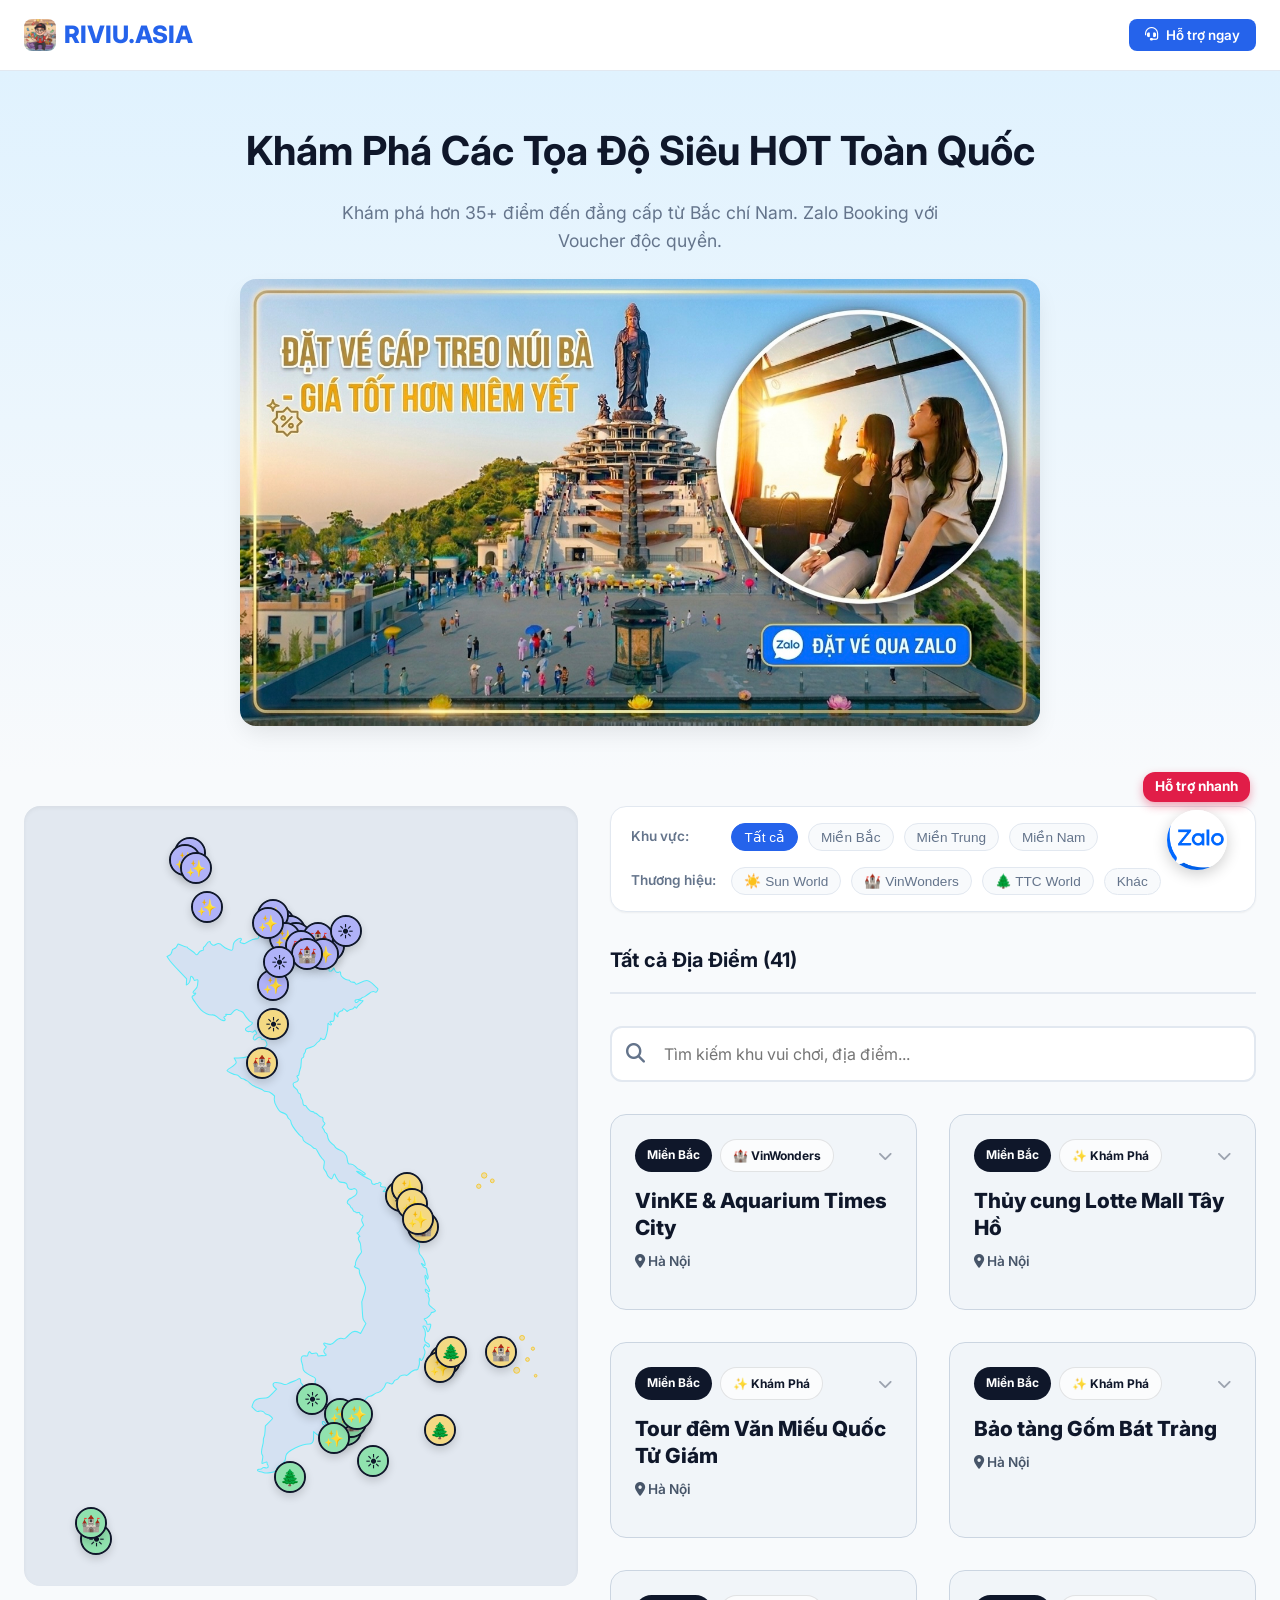
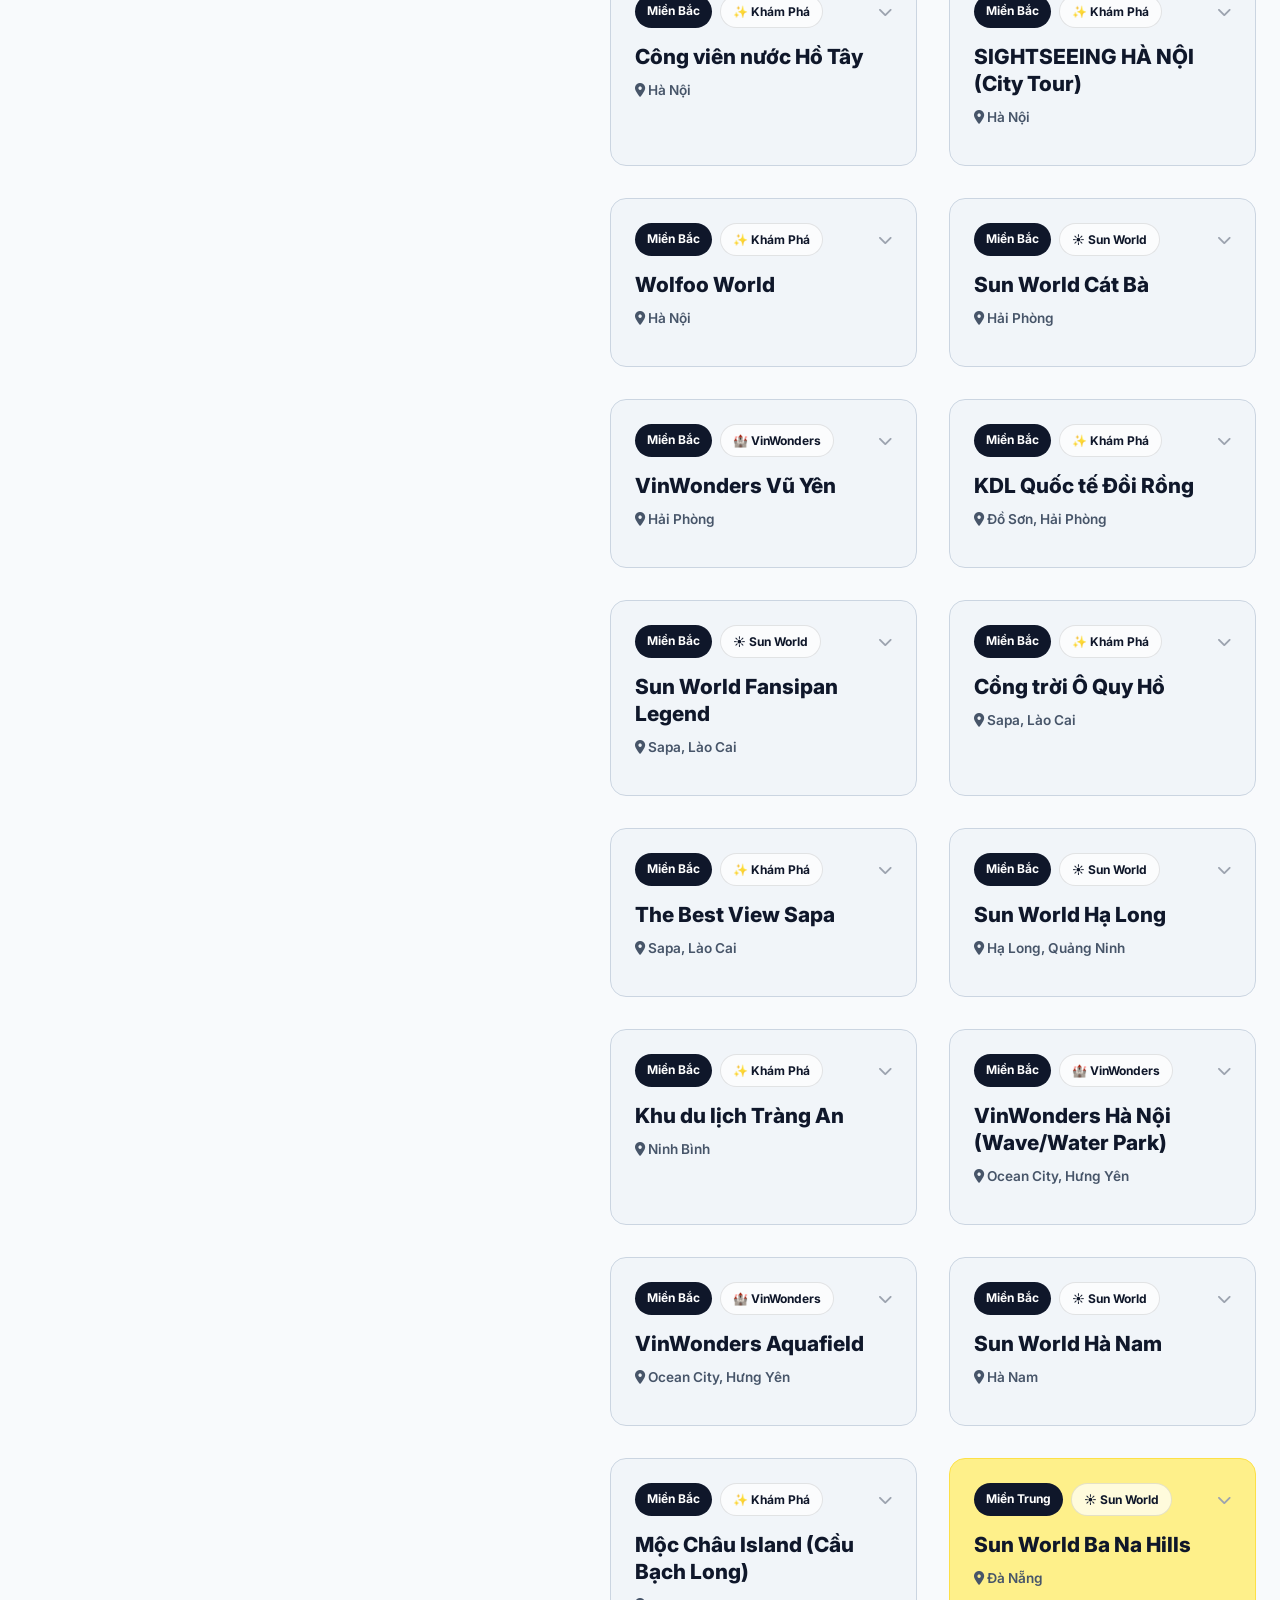
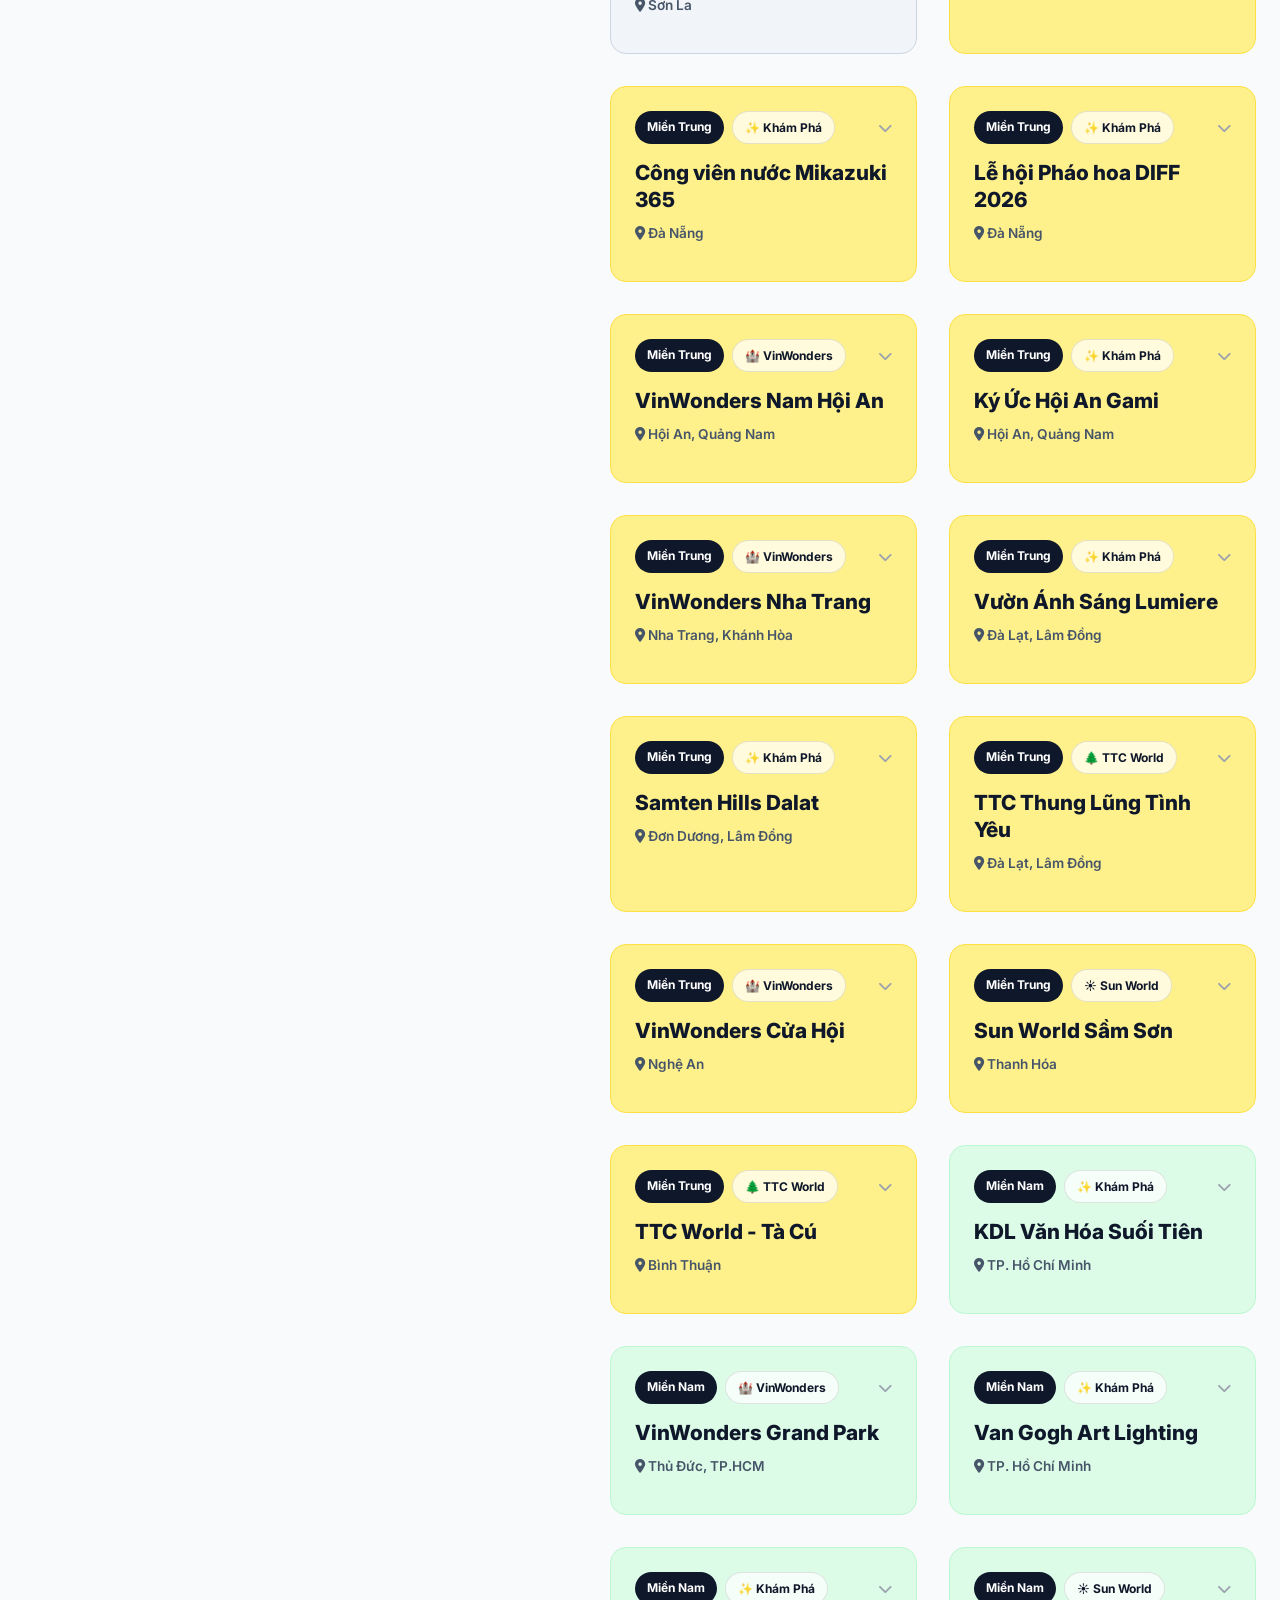
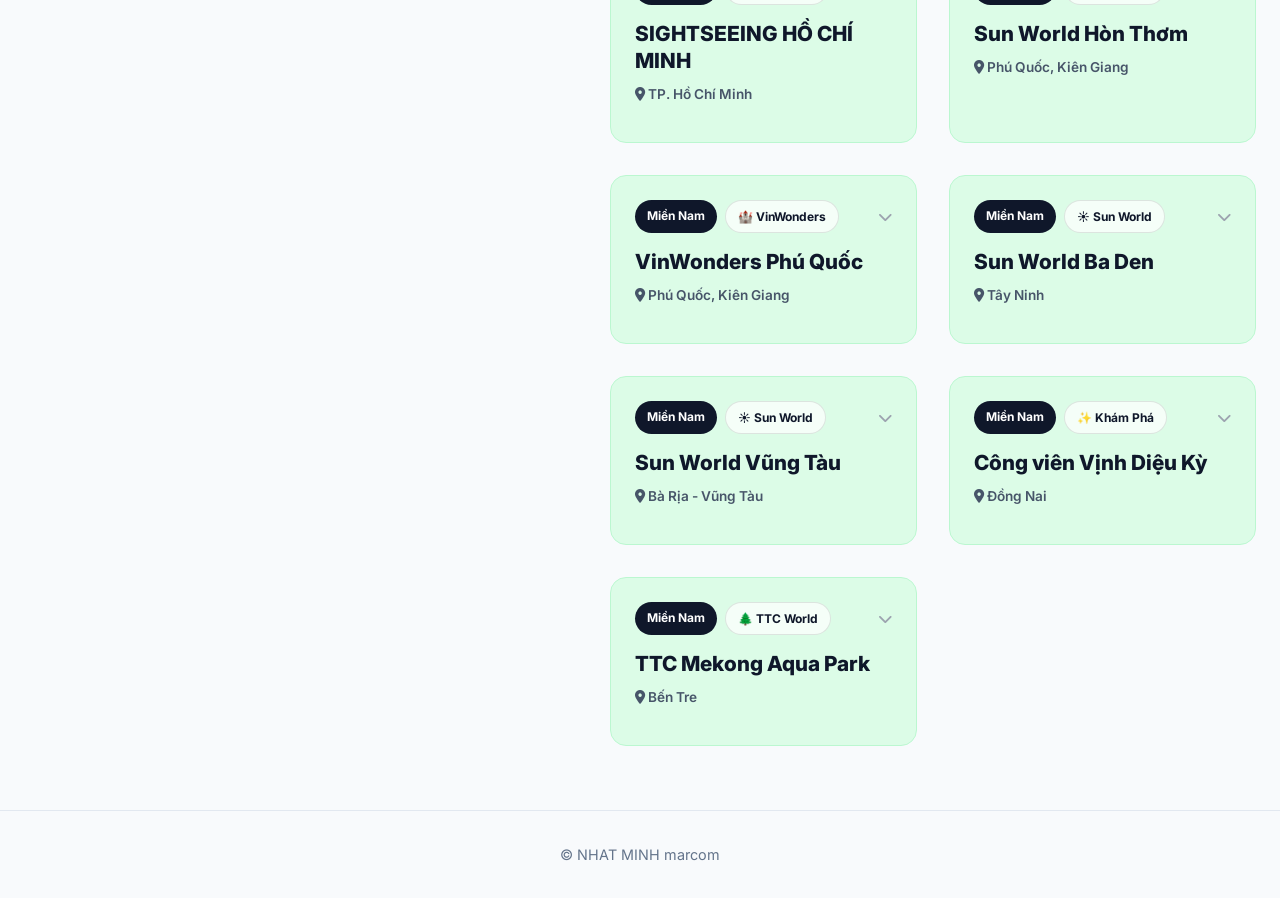
==== commit b64a1bd7: "Add files via upload" ====
--- a/index.html
+++ b/index.html
@@ -42,13 +42,15 @@
         <div class="container text-center">
             <h1 class="main-title">Khám Phá Các Tọa Độ Siêu HOT Toàn Quốc</h1>
             <p class="subtitle">Khám phá hơn 35+ điểm đến đẳng cấp từ Bắc chí Nam. Zalo Booking với Voucher độc quyền.</p>
-            <div class="hero-thumbnail">
-                <img src="thumbnail.jpeg" class="hero-placeholder" alt="" aria-hidden="true">
-                <div class="slides-container">
-                    <img src="thumbnail.jpeg" alt="RIVIU.ASIA Thumbnail 1" class="hero-slide active-slide">
-                    <img src="ve cap treo.jpeg" alt="RIVIU.ASIA Thumbnail 2" class="hero-slide">
+            <a href="https://zalo.me/0584556556" target="_blank" class="hero-thumbnail-link" style="display: block; cursor: pointer; text-decoration: none;">
+                <div class="hero-thumbnail">
+                    <img src="ve cap treo.jpeg" class="hero-placeholder" alt="" aria-hidden="true">
+                    <div class="slides-container">
+                        <img src="ve cap treo.jpeg" alt="RIVIU.ASIA Thumbnail 2" class="hero-slide active-slide">
+                        <img src="thumbnail.jpeg" alt="RIVIU.ASIA Thumbnail 1" class="hero-slide">
+                    </div>
                 </div>
-            </div>
+            </a>
         </div>
     </section>
 
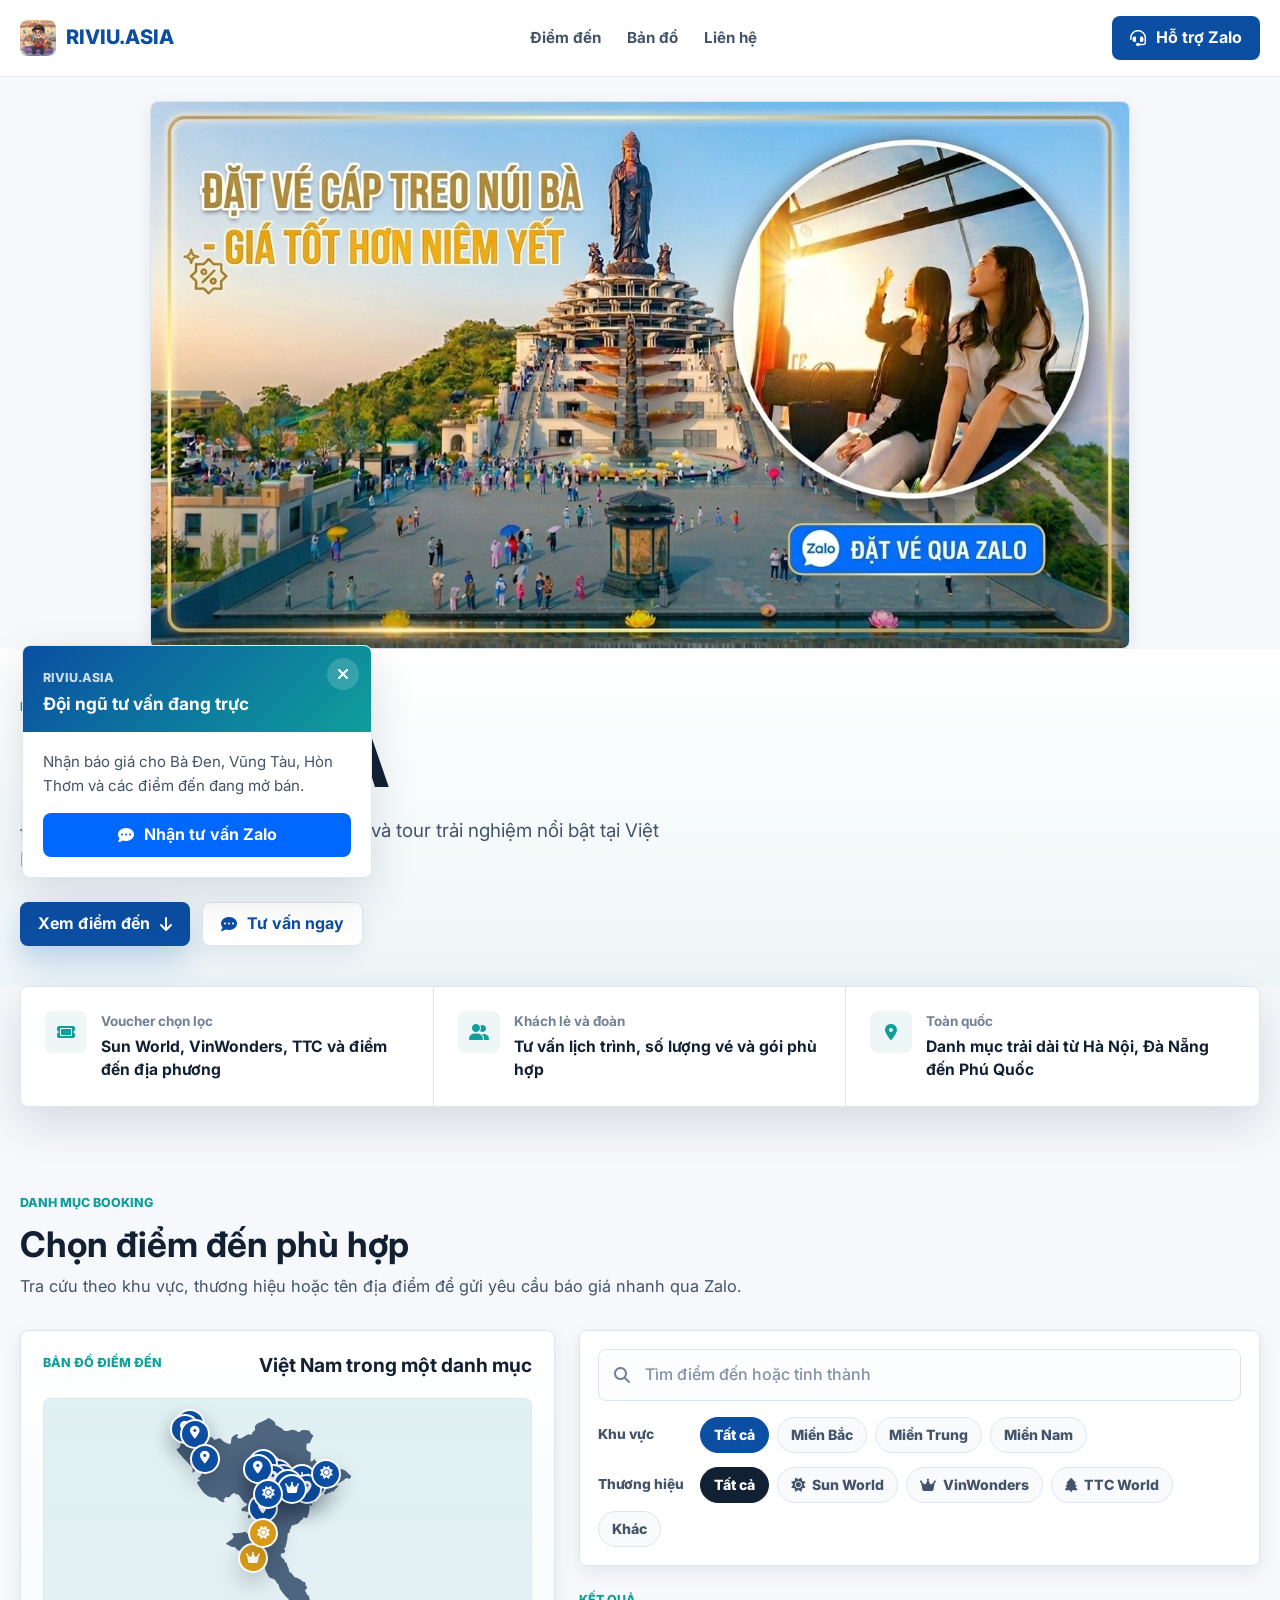
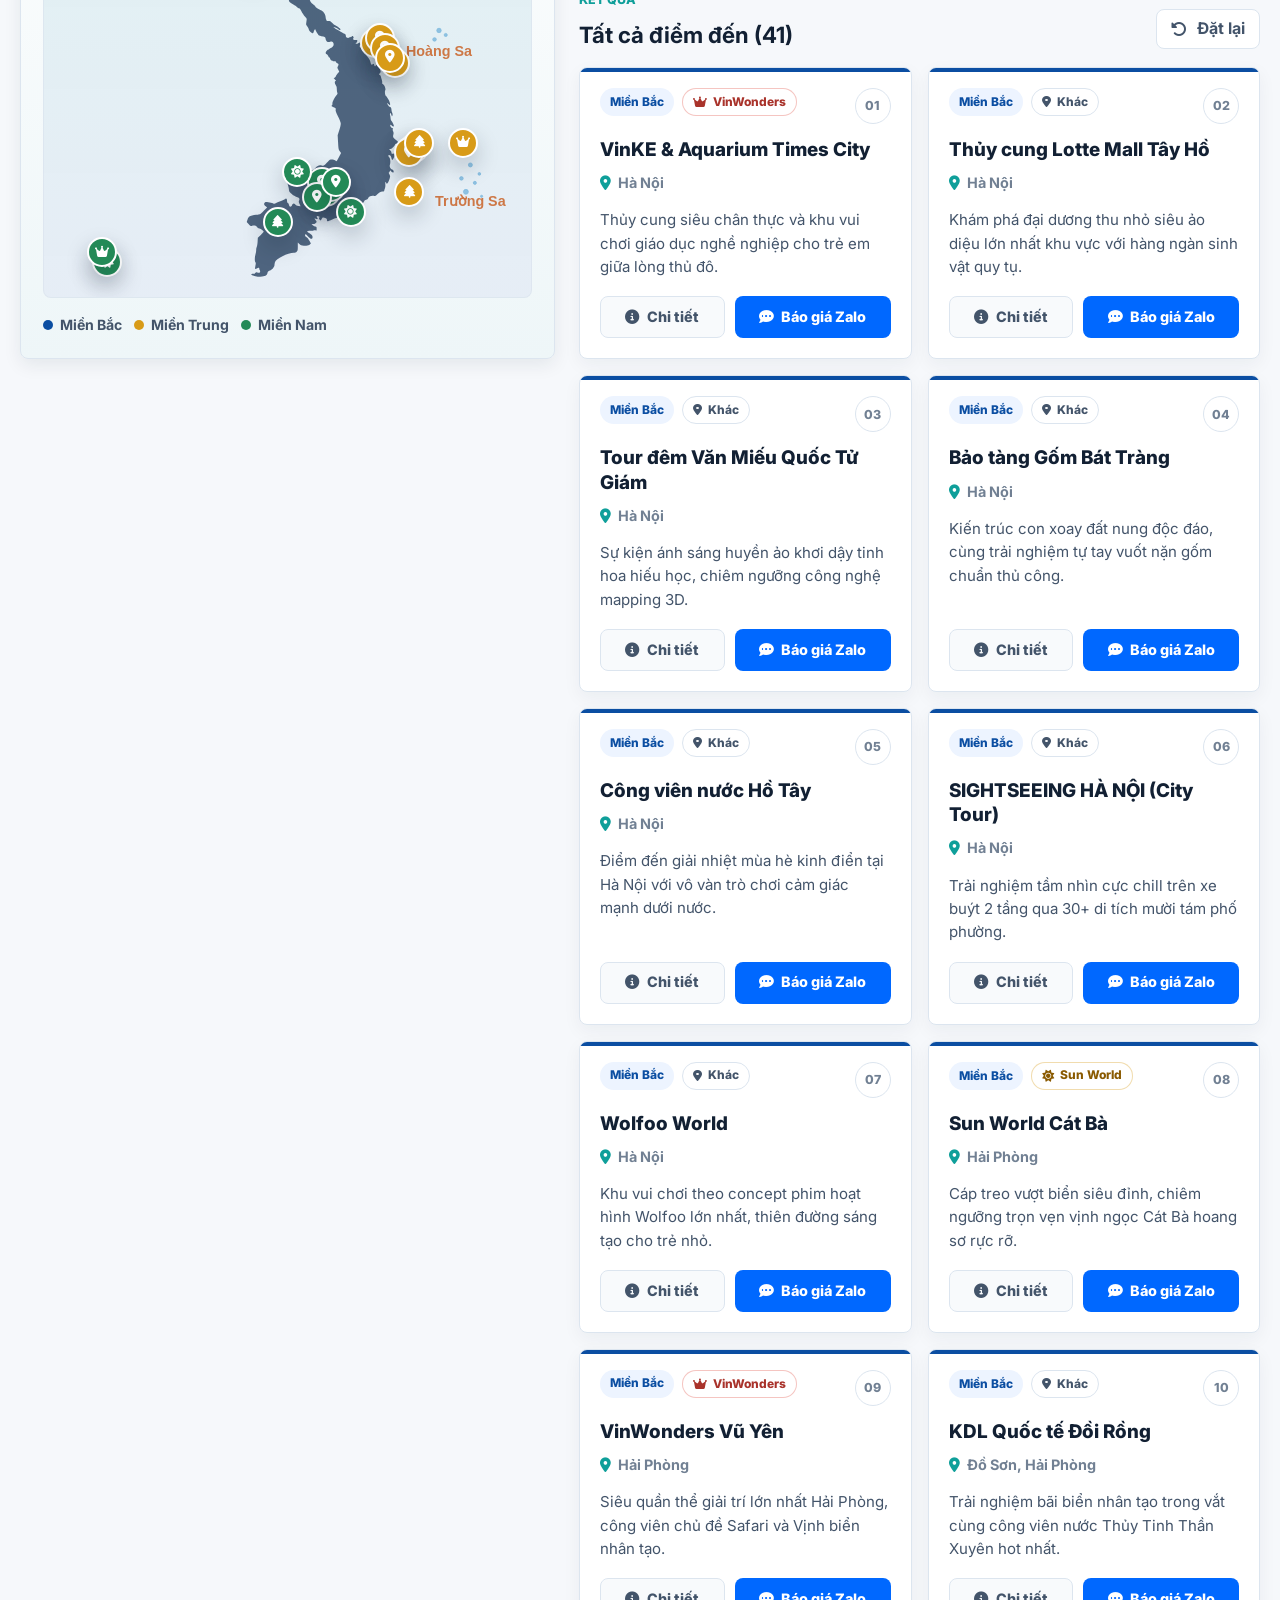
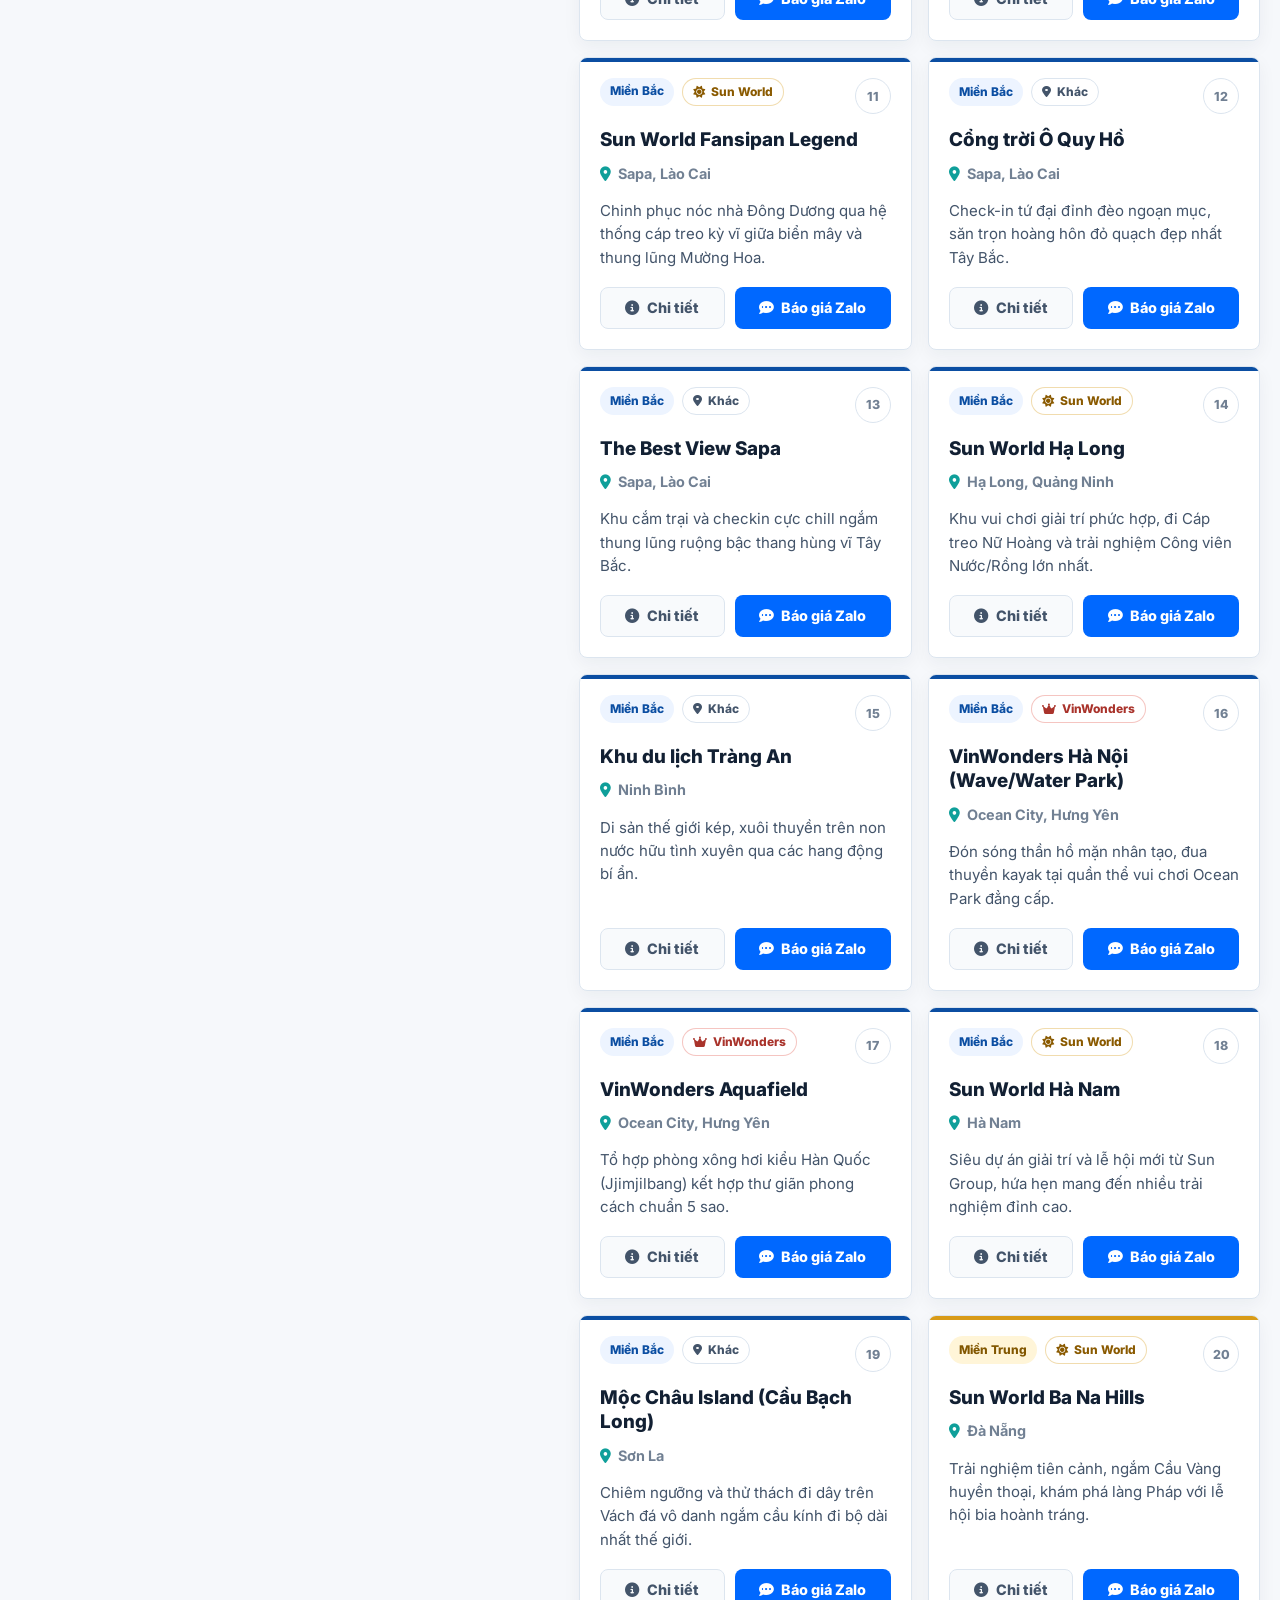
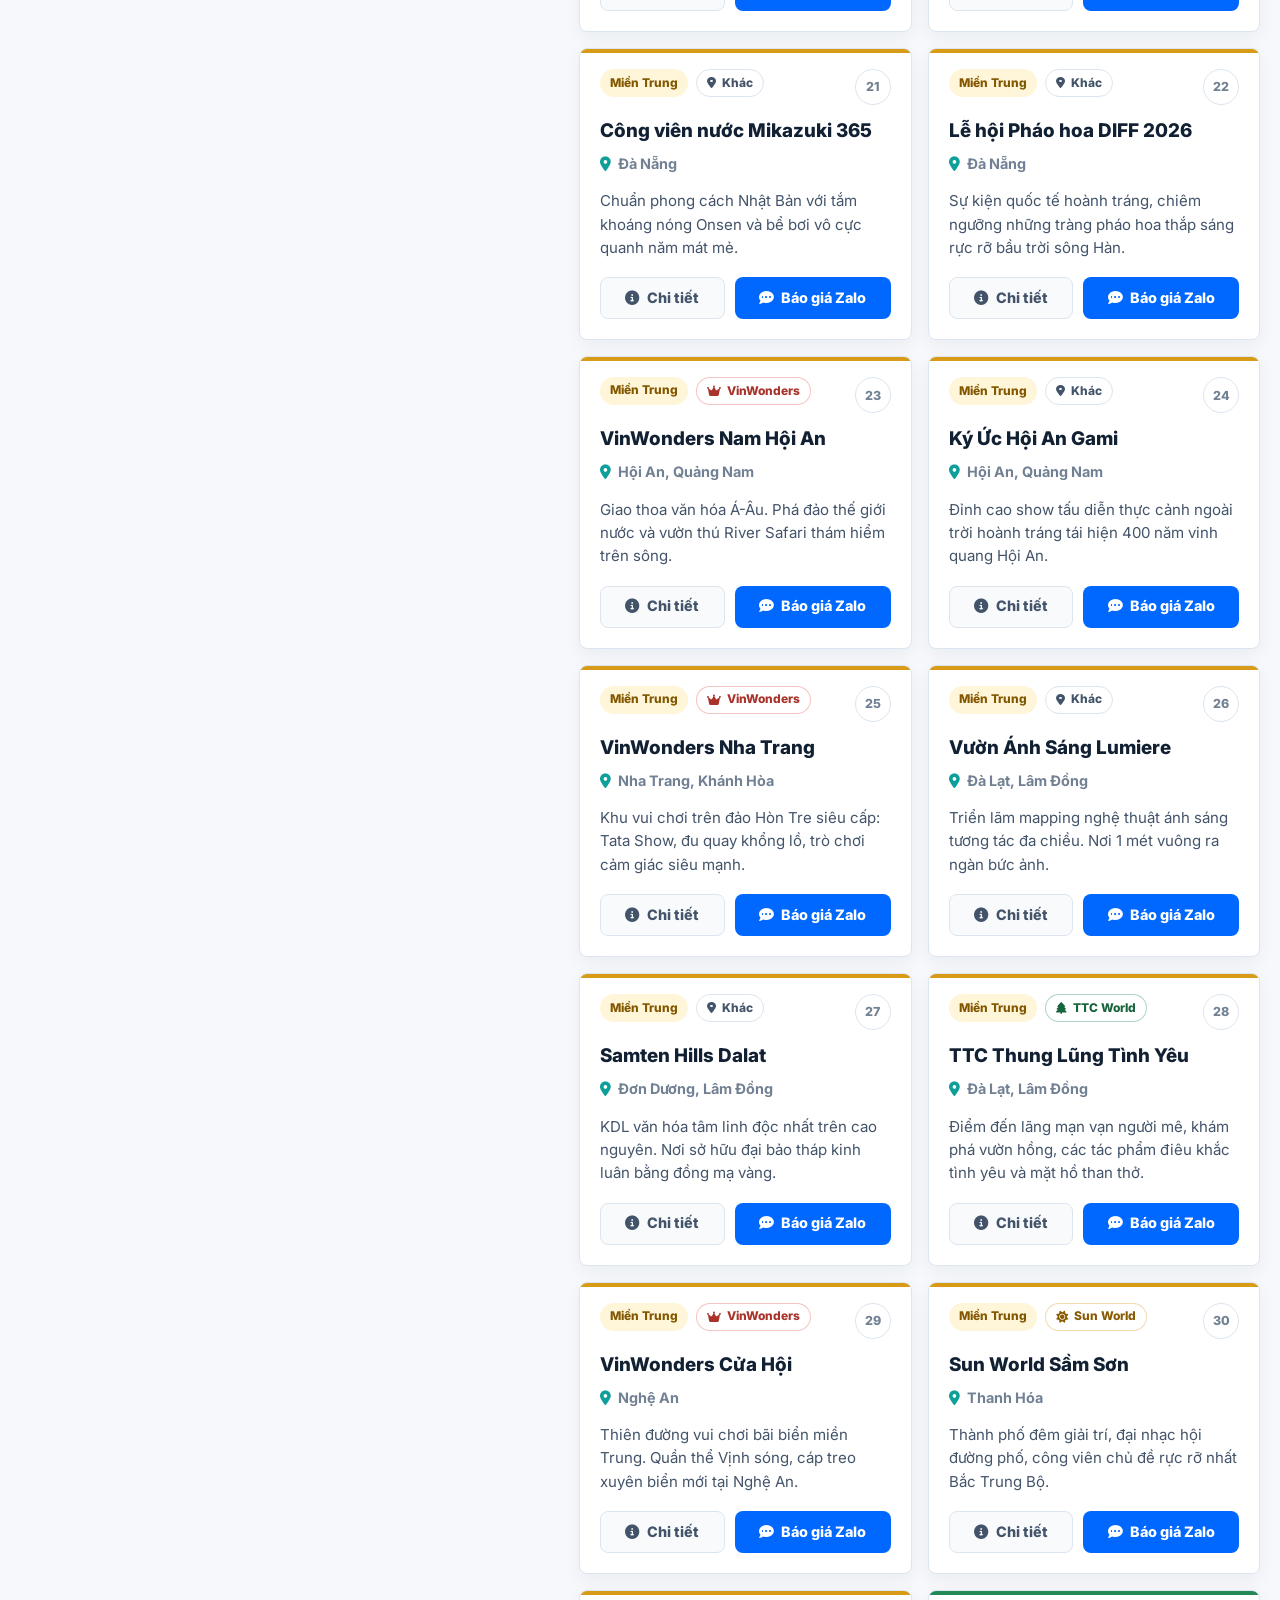
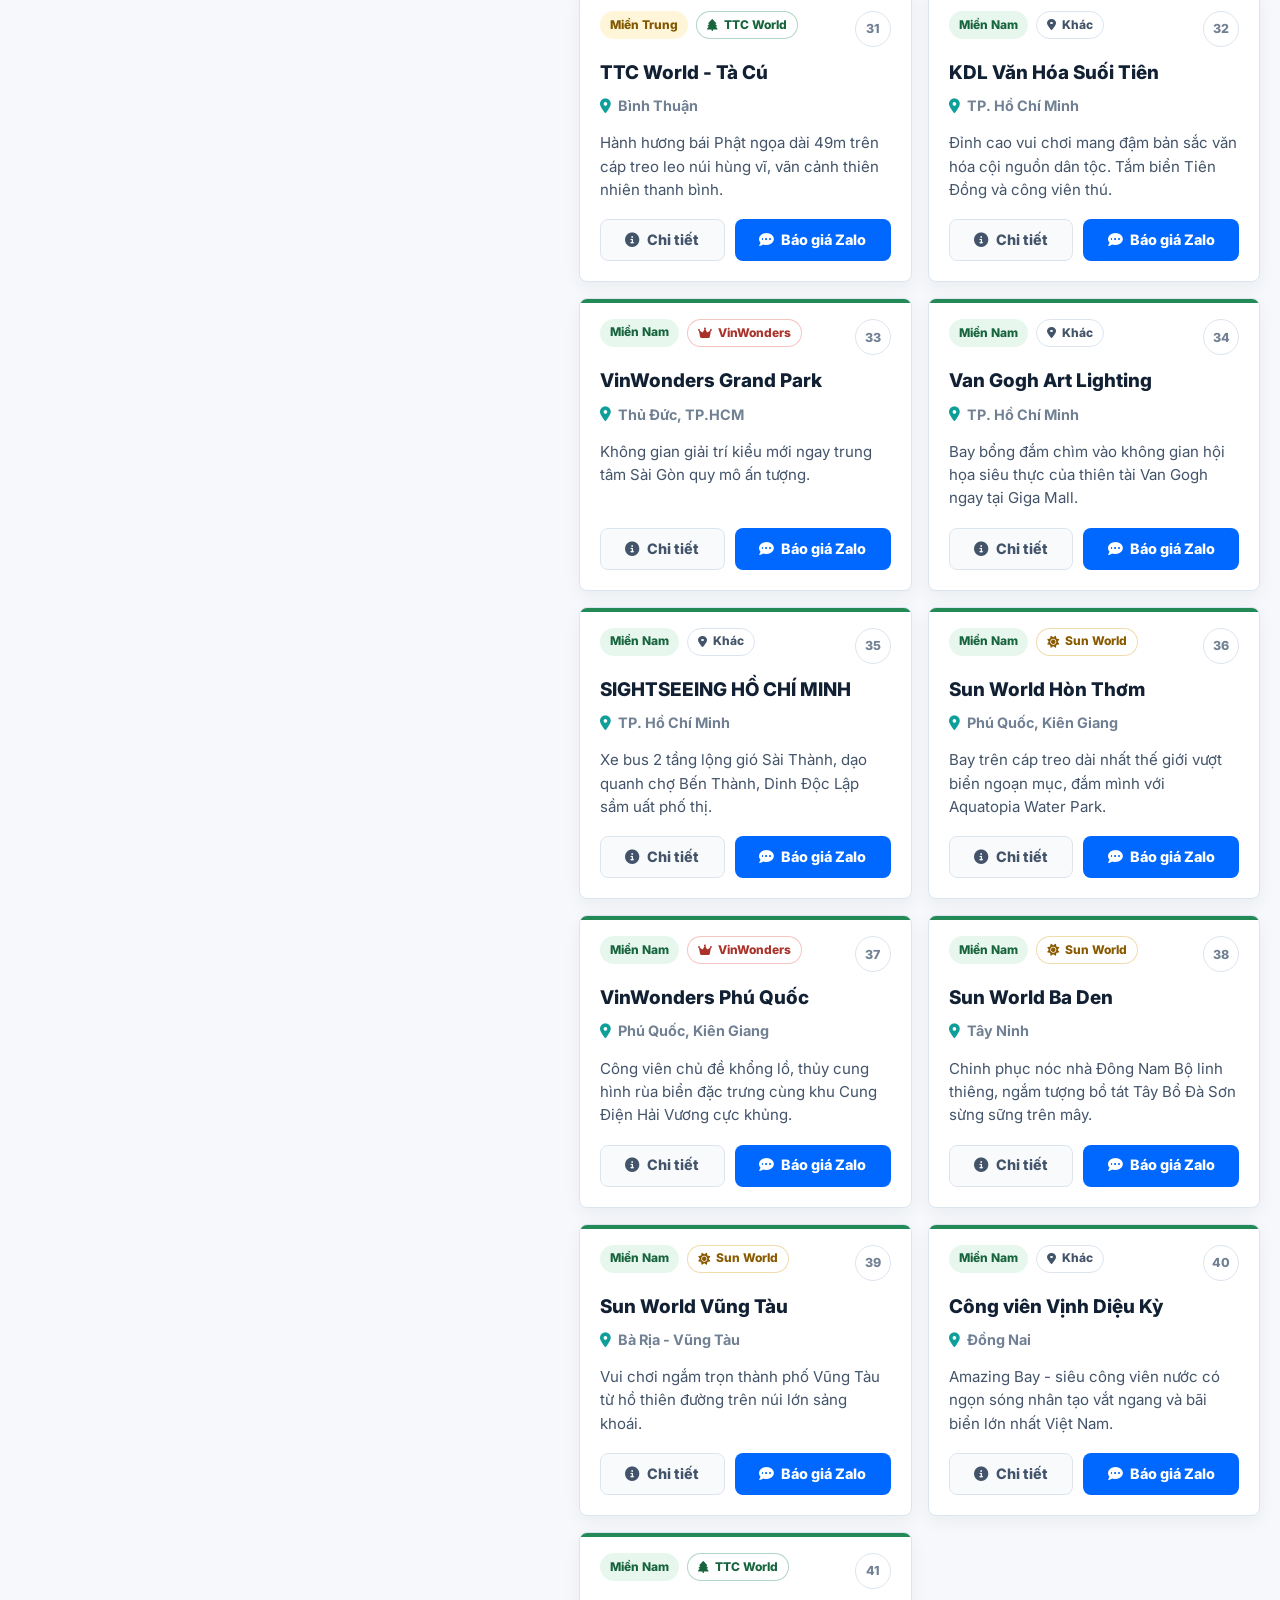
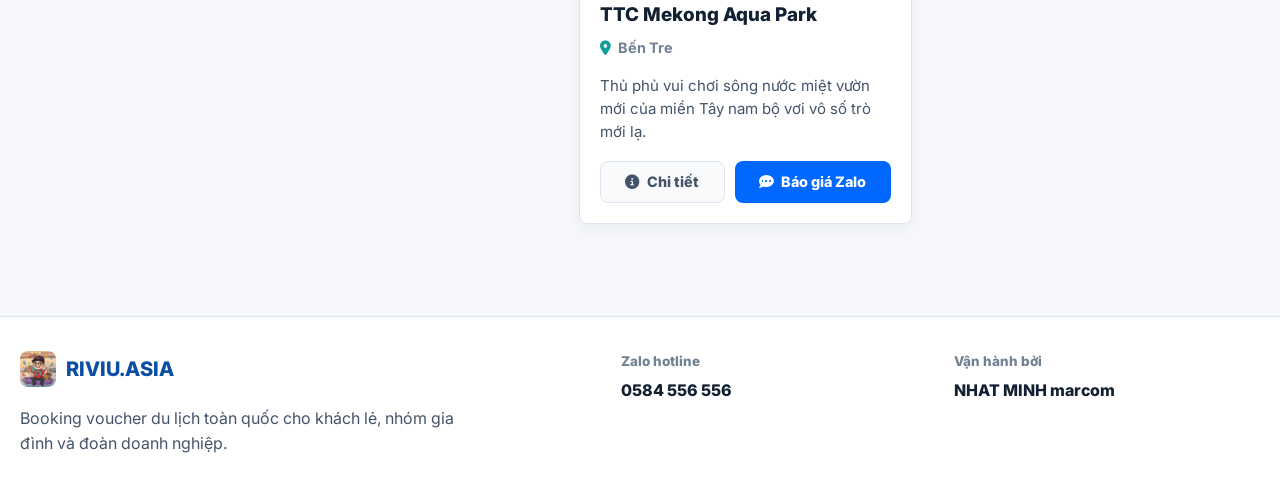
==== commit 73682765: "Add files via upload" ====
--- a/index.html
+++ b/index.html
@@ -3,313 +3,245 @@
 <head>
     <meta charset="UTF-8">
     <meta name="viewport" content="width=device-width, initial-scale=1.0">
-    <title>RIVIU.ASIA - Booking/voucher du lịch toàn quốc</title>
-    
-    <!-- SEO & Meta Tags -->
-    <meta name="description" content="Danh mục 35+ khu du lịch, cáp treo, công viên giải trí hàng đầu Việt Nam. Tích hợp đặt vé nhanh chóng qua Zalo.">
-    <meta property="og:title" content="RIVIU.ASIA - Booking/voucher du lịch toàn quốc">
+    <title>RIVIU.ASIA | Voucher du lịch toàn quốc</title>
+
+    <meta name="description" content="Đặt vé khu vui chơi, cáp treo, show diễn và tour trải nghiệm nổi bật trên toàn quốc qua Zalo cùng RIVIU.ASIA.">
+    <meta name="theme-color" content="#0b4ea2">
+    <meta property="og:title" content="RIVIU.ASIA | Voucher du lịch toàn quốc">
+    <meta property="og:description" content="Danh mục điểm đến nổi bật tại Việt Nam, tư vấn nhanh qua Zalo cho khách lẻ và đoàn.">
     <meta property="og:image" content="thumbnail.jpeg">
     <link rel="icon" href="favicon.png" type="image/png">
-    
-    <!-- Fonts -->
+
     <link rel="preconnect" href="https://fonts.googleapis.com">
     <link rel="preconnect" href="https://fonts.gstatic.com" crossorigin>
     <link href="https://fonts.googleapis.com/css2?family=Inter:wght@400;500;600;700;800&display=swap" rel="stylesheet">
-    
-    <!-- Font Awesome -->
     <link rel="stylesheet" href="https://cdnjs.cloudflare.com/ajax/libs/font-awesome/6.4.0/css/all.min.css">
-    
-    <!-- CSS -->
     <link rel="stylesheet" href="style.css">
 </head>
 <body>
-    
-    <!-- Header -->
+    <a class="skip-link" href="#catalog">Bỏ qua đến danh mục</a>
+
     <header class="top-nav">
         <div class="container nav-wrap">
-            <a href="#" class="logo">
-                <img src="favicon.png" alt="RIVIU.ASIA Logo" style="height: 32px; width: auto; object-fit: contain; border-radius: 8px;">
-                RIVIU.ASIA
+            <a href="#" class="logo" aria-label="RIVIU.ASIA trang chủ">
+                <img src="favicon.png" alt="" aria-hidden="true">
+                <span>RIVIU.ASIA</span>
             </a>
-            <div class="contact-cta">
-                <button class="btn btn-hotline" onclick="openZaloGlobal()"><i class="fa-solid fa-headset"></i> <span>Hỗ trợ ngay</span></button>
-            </div>
+
+            <nav class="nav-links" aria-label="Điều hướng chính">
+                <a href="#catalog">Điểm đến</a>
+                <a href="#map-panel">Bản đồ</a>
+                <a href="#contact">Liên hệ</a>
+            </nav>
+
+            <button class="btn btn-contact" type="button" onclick="openZaloGlobal()">
+                <i class="fa-solid fa-headset" aria-hidden="true"></i>
+                <span>Hỗ trợ Zalo</span>
+            </button>
         </div>
     </header>
 
-    <!-- Hero / Intro -->
-    <section class="page-intro">
-        <div class="container text-center">
-            <h1 class="main-title">Khám Phá Các Tọa Độ Siêu HOT Toàn Quốc</h1>
-            <p class="subtitle">Khám phá hơn 35+ điểm đến đẳng cấp từ Bắc chí Nam. Zalo Booking với Voucher độc quyền.</p>
-            <a href="https://zalo.me/0584556556" target="_blank" class="hero-thumbnail-link" style="display: block; cursor: pointer; text-decoration: none;">
-                <div class="hero-thumbnail">
-                    <img src="ve cap treo.jpeg" class="hero-placeholder" alt="" aria-hidden="true">
-                    <div class="slides-container">
-                        <img src="ve cap treo.jpeg" alt="RIVIU.ASIA Thumbnail 2" class="hero-slide active-slide">
-                        <img src="thumbnail.jpeg" alt="RIVIU.ASIA Thumbnail 1" class="hero-slide">
-                    </div>
-                </div>
+    <section class="promo-banner-section" aria-label="Banner quảng cáo RIVIU.ASIA">
+        <div class="container">
+            <a class="promo-banner-link" href="https://zalo.me/0584556556" target="_blank" rel="noopener">
+                <img src="ve cap treo.jpeg" alt="Banner quảng cáo RIVIU.ASIA">
             </a>
         </div>
     </section>
 
-    <!-- Layout Chính: Chia đôi màn hình trên Desktop -->
-    <main class="split-layout container">
-        <!-- Cột Trái: Bản đồ SVG -->
-        <section class="map-column">
-            <div class="map-wrapper" id="map-wrapper">
-                <!-- Hình nền Bản đồ Việt Nam (Sử dụng SVG nội tuyến siêu nhẹ và mượt) -->
-<svg class="map-artwork" viewBox="0 0 1024 1024" preserveAspectRatio="xMidYMid meet" xmlns="http://www.w3.org/2000/svg">
-    <!-- Nền đất liền -->
-    <g transform="translate(0,1024) scale(0.1,-0.1)">
-        <path d="M4655 10212 c-17 -15 -72 -42 -122 -60 -74 -27 -97 -40 -118 -68 -23
--30 -26 -42 -21 -74 6 -36 3 -41 -29 -66 -23 -17 -35 -35 -35 -50 0 -22 -4
--24 -52 -24 -44 0 -62 -7 -124 -45 -78 -49 -85 -51 -133 -34 -35 12 -38 24
--15 50 18 20 11 39 -13 39 -29 0 -93 -44 -113 -77 -12 -21 -20 -52 -20 -82 0
--69 -10 -74 -89 -45 -44 17 -78 38 -103 64 -47 50 -75 57 -119 31 -19 -12 -41
--21 -50 -21 -18 0 -59 40 -59 58 0 7 -4 12 -9 12 -24 0 -43 -15 -63 -51 -12
--21 -30 -41 -40 -45 -14 -4 -18 -14 -16 -37 3 -30 1 -32 -30 -35 -26 -3 -38
--11 -53 -37 -26 -44 -45 -50 -65 -20 -8 13 -44 42 -80 65 -35 23 -64 46 -64
-51 0 5 -10 9 -22 9 -13 0 -52 14 -88 31 -35 17 -66 27 -67 22 -16 -46 -42 -77
--73 -87 -30 -9 -35 -16 -38 -46 -4 -40 -25 -68 -64 -84 l-27 -12 37 -55 c20
--31 102 -124 181 -207 l145 -152 -3 -57 -3 -56 34 21 c29 19 34 27 38 76 3 30
-8 58 12 62 11 11 45 -23 52 -52 6 -21 11 -24 29 -18 42 13 52 10 50 -16 -2
--14 -5 -46 -7 -72 -3 -42 -9 -53 -46 -86 -32 -28 -42 -43 -37 -56 5 -12 13
--15 27 -11 40 13 18 -29 -23 -44 -23 -9 -27 -15 -21 -34 9 -29 117 -182 163
--230 51 -55 154 -100 207 -92 37 5 44 2 85 -33 24 -22 58 -46 76 -56 58 -30
-102 -14 67 25 -19 21 -19 21 14 38 18 10 21 15 12 26 -10 12 -4 13 37 8 47 -5
-51 -4 79 29 16 19 41 43 57 53 24 16 30 16 45 3 9 -8 36 -20 58 -26 33 -10 45
--20 60 -50 20 -43 103 -142 118 -142 6 0 17 -4 24 -8 25 -16 -2 -53 -59 -80
--33 -17 -55 -35 -58 -46 -5 -28 37 -56 71 -49 16 3 35 0 43 -7 13 -11 20 -9
-40 10 l23 22 16 -30 c20 -39 20 -39 -4 -45 -10 -3 -27 -21 -36 -40 -14 -30
--15 -39 -4 -52 18 -21 33 -19 60 10 30 32 80 35 80 5 0 -16 7 -20 34 -20 37 0
-62 -27 72 -79 5 -23 2 -32 -16 -43 -25 -15 -54 -68 -65 -118 -9 -44 -22 -60
--48 -60 -12 0 -35 -14 -53 -31 -27 -26 -37 -30 -64 -24 -20 4 -34 15 -40 30
--8 22 -12 23 -42 14 -52 -16 -168 -32 -225 -30 l-53 1 20 -32 c11 -18 20 -40
-20 -49 0 -23 -37 -58 -109 -102 -33 -21 -61 -42 -61 -47 0 -17 128 -80 163
--80 29 0 42 -7 70 -40 23 -27 39 -38 50 -34 9 3 28 -3 43 -15 15 -12 33 -21
-41 -21 8 0 32 -20 54 -44 32 -35 59 -51 137 -81 53 -21 103 -46 111 -56 10
--14 26 -19 63 -19 43 0 55 -5 98 -42 l48 -41 -5 -53 c-5 -48 -2 -59 42 -143
-42 -79 53 -92 84 -102 74 -24 109 -48 116 -77 3 -16 19 -39 35 -51 21 -15 30
--30 30 -49 0 -16 16 -54 35 -86 42 -70 140 -183 166 -191 13 -4 19 -16 19 -34
-0 -36 28 -65 100 -101 33 -17 69 -43 80 -58 15 -20 28 -28 43 -25 19 3 27 -8
-57 -69 19 -39 54 -92 78 -116 47 -49 46 -44 32 -126 -9 -57 -8 -60 19 -91 16
--18 31 -49 35 -68 5 -26 18 -45 47 -68 46 -36 50 -34 71 34 12 39 31 45 36 11
-2 -10 20 -44 40 -74 36 -53 39 -55 87 -58 71 -4 95 -18 95 -57 0 -20 8 -39 23
--53 26 -25 45 -27 81 -11 38 18 76 -10 76 -56 0 -37 -23 -65 -75 -92 -16 -9
--33 -21 -37 -27 -4 -6 -8 -7 -8 -2 0 6 -13 -3 -30 -19 -37 -35 -39 -71 -5 -87
-13 -6 28 -24 34 -39 5 -16 15 -29 20 -29 6 0 17 -16 25 -35 10 -24 22 -35 35
--35 12 0 21 -5 21 -11 0 -8 12 -10 34 -6 30 5 35 3 38 -16 2 -13 13 -23 28
--27 31 -7 37 -33 15 -67 -16 -24 -16 -28 6 -74 l23 -49 -32 -33 c-17 -17 -34
--45 -38 -60 -3 -16 -17 -33 -31 -40 l-24 -10 33 -34 c22 -23 27 -33 16 -33
--29 0 -31 -47 -3 -88 19 -27 25 -50 25 -89 0 -28 5 -64 10 -79 9 -22 7 -31 -8
--48 -56 -65 -106 -165 -100 -201 3 -11 -2 -27 -10 -35 -13 -12 -12 -15 4 -27
-11 -8 30 -17 44 -20 33 -8 41 -22 34 -56 -4 -21 8 -55 51 -141 31 -63 59 -131
-62 -153 4 -28 -5 -71 -31 -154 l-37 -116 9 -157 c9 -151 10 -159 38 -199 l29
--41 -49 -93 -49 -93 -32 20 c-19 12 -50 20 -76 20 -38 0 -48 -5 -89 -48 -94
--95 -93 -95 -137 -83 -56 15 -92 0 -143 -60 -37 -44 -46 -49 -81 -49 -22 0
--56 7 -76 15 -49 21 -63 1 -26 -37 l26 -27 -27 -35 c-26 -34 -26 -37 -11 -66
-8 -16 20 -30 25 -30 6 0 10 -7 10 -16 0 -12 -11 -15 -57 -13 -32 2 -66 -1 -76
--5 -14 -7 -18 -2 -23 23 -7 34 -29 40 -90 22 -29 -8 -33 -6 -44 17 -12 26 -12
-26 -27 7 -8 -11 -17 -32 -20 -47 -5 -26 -7 -27 -51 -21 -37 5 -47 3 -58 -12
--18 -25 -18 -72 1 -125 8 -23 15 -57 15 -74 1 -17 6 -41 13 -53 18 -33 113
--100 167 -118 37 -12 50 -22 54 -41 4 -15 2 -32 -5 -40 -12 -15 -10 -29 16
--88 l16 -39 -47 6 c-37 4 -54 12 -70 32 -31 40 -60 29 -78 -27 -3 -11 -15 -18
--30 -18 -21 0 -26 6 -32 35 -3 20 -15 40 -25 46 -14 7 -19 21 -19 50 0 46 -21
-61 -49 35 -10 -9 -49 -27 -87 -40 -38 -13 -86 -34 -107 -46 -37 -22 -40 -22
--73 -6 -20 9 -65 21 -102 26 -63 9 -68 8 -83 -12 -21 -27 -15 -45 25 -80 l31
--27 -80 -81 c-76 -76 -82 -80 -125 -80 -61 0 -162 -22 -191 -42 -15 -9 -31
--36 -42 -69 l-17 -54 46 -46 c43 -44 49 -46 75 -37 44 15 98 2 111 -28 8 -18
-22 -26 52 -31 37 -6 96 -52 96 -75 0 -5 -30 -36 -66 -71 l-66 -62 -5 -90 c-3
--50 -12 -102 -20 -118 -7 -15 -13 -44 -12 -65 1 -20 -6 -64 -15 -97 -20 -73
--21 -153 -2 -174 11 -14 11 -26 0 -80 -7 -36 -11 -67 -8 -70 4 -5 20 0 77 24
-13 6 17 2 17 -18 0 -14 5 -29 10 -32 6 -3 10 -17 10 -30 0 -28 -22 -35 -64
--22 -24 8 -31 7 -46 -12 -13 -18 -24 -22 -51 -19 -25 2 -34 -1 -37 -14 -2 -12
-7 -20 37 -27 23 -6 59 -16 81 -21 29 -8 64 -8 123 1 90 13 112 28 122 82 5 27
-14 36 52 51 51 21 103 84 103 125 0 14 5 42 10 61 22 78 287 209 423 210 27 0
-45 7 62 25 23 22 25 32 25 114 l0 89 34 -34 c36 -36 51 -39 156 -35 42 2 61 8
-78 25 l24 23 -26 49 c-30 58 -54 87 -84 103 -13 7 -22 21 -22 35 0 35 28 24
-64 -24 35 -46 83 -71 97 -49 23 37 0 82 -60 116 -72 40 -67 53 19 53 39 0 70
-4 70 9 0 6 16 7 35 4 l35 -6 0 42 c0 38 -3 42 -29 47 -15 3 -41 17 -57 30
-l-29 23 38 1 c37 0 77 27 77 52 0 7 -12 24 -27 40 -30 31 -26 46 7 28 12 -6
-29 -9 37 -6 14 6 14 9 -2 25 -27 31 -16 49 22 39 30 -8 32 -10 21 -34 -10 -21
--8 -28 10 -46 12 -12 23 -20 24 -17 2 2 11 18 20 34 20 37 35 40 82 21 30 -13
-36 -20 36 -46 0 -37 1 -37 131 21 49 22 102 39 123 39 20 0 36 4 36 8 0 4 15
-25 34 45 25 27 42 37 64 37 17 0 43 10 59 24 39 32 68 46 96 46 35 0 122 95
-131 143 6 32 11 37 34 37 15 0 39 -6 53 -14 32 -16 52 -7 69 34 9 21 21 31 45
-36 23 4 36 14 47 38 13 27 24 34 68 44 40 9 56 10 67 1 11 -10 22 -4 56 28 60
-56 94 75 130 71 25 -2 32 1 35 17 2 11 9 36 16 55 8 21 12 56 9 88 -6 52 9 74
-20 31 12 -46 53 8 79 107 11 41 11 49 -9 85 -12 21 -17 39 -12 39 5 0 14 11
-19 25 l9 25 25 -25 c34 -34 58 -33 54 3 -2 19 -12 31 -34 41 -45 19 -65 66
--48 111 17 47 7 139 -17 163 -22 21 -25 47 -6 47 26 0 50 -27 56 -65 3 -21 12
--40 19 -43 14 -4 49 68 54 113 3 29 2 30 -34 27 -34 -3 -38 -1 -38 20 0 14
--11 35 -25 48 -32 30 -31 38 2 38 20 0 38 12 65 42 21 23 38 49 38 56 0 8 9
-14 21 14 25 0 59 17 59 30 0 5 -24 27 -52 49 -73 55 -81 70 -67 125 9 37 8 50
--5 77 -10 21 -13 36 -7 43 13 15 1 33 -23 37 -20 4 -43 55 -31 67 4 4 17 -5
-30 -20 15 -17 30 -26 39 -22 13 5 13 12 -4 56 -10 28 -28 59 -40 70 -13 13
--20 31 -20 58 0 21 -5 51 -10 65 -6 17 -7 33 -1 43 8 14 11 13 21 -13 22 -62
-22 -61 32 -33 6 19 5 37 -6 63 -9 21 -16 52 -16 69 -1 36 -20 66 -44 66 -9 0
--21 11 -26 24 -5 13 -14 27 -19 31 -6 3 -11 11 -11 17 0 6 10 2 23 -9 45 -41
-50 -40 45 8 -5 43 -58 140 -91 167 -21 18 -33 108 -16 128 19 23 -18 123 -50
-135 -18 7 -22 15 -18 35 2 15 -4 50 -14 80 -11 29 -19 59 -19 66 0 7 -9 19
--21 26 l-21 13 22 24 c17 18 21 30 16 52 -4 15 -10 43 -13 61 -4 23 -11 32
--24 32 -10 0 -23 9 -29 20 -13 24 -35 26 -44 5 -9 -25 -26 -17 -32 15 -7 34
--11 36 -35 14 -25 -22 -34 -13 -49 51 -8 35 -26 70 -47 94 -18 22 -41 57 -49
-78 -18 43 -51 83 -70 83 -6 0 -17 14 -24 30 -7 17 -21 35 -31 41 -27 14 -24
-46 6 65 14 9 25 23 25 30 0 20 -64 18 -84 -2 -9 -8 -26 -14 -38 -12 l-23 3 23
-23 c12 12 22 30 22 41 0 15 -7 18 -40 17 -50 -1 -66 13 -50 45 11 19 10 24 -6
-36 -16 12 -20 11 -30 -2 -6 -8 -23 -15 -37 -15 -14 0 -29 -5 -32 -10 -8 -12
--46 -3 -57 14 -4 6 -8 23 -8 37 0 23 -8 30 -56 49 -53 22 -228 129 -221 136 8
-9 95 -30 113 -51 19 -20 25 -22 39 -11 16 11 15 14 -11 35 -40 31 -103 71
--112 71 -4 0 -28 20 -52 45 -39 39 -50 45 -87 45 -40 0 -43 2 -52 38 -6 20
--11 47 -11 60 0 28 -25 78 -54 111 -11 13 -53 38 -93 56 -47 22 -73 40 -78 55
--4 12 -28 37 -55 56 -53 38 -74 75 -84 145 -5 36 -12 49 -31 57 -14 7 -25 19
--25 27 0 9 -10 29 -21 45 l-22 29 27 31 c31 38 32 42 5 65 -12 12 -19 29 -17
-45 3 32 -8 50 -32 50 -11 0 -35 16 -54 35 -20 19 -44 35 -55 35 -10 0 -22 7
--25 16 -4 10 -16 14 -34 12 -23 -2 -36 6 -70 45 -23 27 -42 52 -42 58 0 5 -6
-9 -14 9 -25 0 -46 30 -46 67 0 20 -9 46 -20 60 -11 14 -20 41 -20 59 0 26 -4
-33 -22 36 -16 2 -25 13 -31 39 -5 24 -18 41 -38 53 -30 18 -49 51 -49 86 0 14
-11 22 40 30 52 14 71 47 46 84 -20 32 -20 33 4 39 13 3 20 14 20 30 0 14 5 38
-11 54 16 42 32 142 31 195 0 41 2 47 25 53 21 5 24 11 21 35 -3 21 1 35 14 47
-10 9 18 29 18 44 0 34 7 39 95 64 57 16 73 26 92 54 13 19 36 42 52 52 16 9
-32 30 35 46 7 25 9 26 20 10 15 -20 49 -23 63 -4 24 33 53 147 55 221 2 71 4
-76 16 57 8 -12 23 -21 33 -21 23 0 24 10 4 36 -22 29 -18 36 14 29 40 -9 55
-20 53 103 0 36 3 60 9 57 5 -4 9 -12 9 -18 1 -14 35 -57 45 -57 4 0 5 12 2 27
--6 32 39 83 72 83 14 0 21 6 21 20 0 27 19 25 51 -6 l28 -26 29 21 c17 11 42
-21 56 21 16 0 32 9 42 26 15 22 19 23 26 10 11 -20 28 -21 28 -2 0 8 25 36 55
-61 52 45 71 72 43 62 -7 -2 -22 0 -32 6 -15 7 -23 5 -36 -10 -26 -33 -56 -38
--63 -11 -8 28 7 38 60 38 32 0 46 5 55 20 7 11 20 20 28 21 8 0 27 8 41 17 53
-34 84 57 94 68 15 18 65 26 80 14 20 -16 51 3 59 36 6 21 3 30 -11 37 -10 6
--36 29 -57 51 -95 99 -132 106 -247 51 -85 -41 -95 -42 -102 -15 -4 16 -14 20
--47 20 -33 0 -43 4 -47 20 -4 15 -14 20 -39 20 -48 0 -134 65 -134 102 0 44
--9 59 -29 46 -31 -19 -67 -2 -83 38 l-15 37 -22 -32 c-14 -20 -31 -31 -46 -31
--23 0 -23 1 -19 100 l5 99 -39 20 c-57 29 -63 41 -60 112 l3 63 37 9 c33 8 39
-15 64 73 15 35 33 69 41 75 20 17 16 26 -17 45 -16 10 -36 34 -44 55 -14 35
--17 37 -73 43 -87 10 -93 9 -147 -19 -42 -22 -52 -24 -61 -12 -16 22 -71 47
--105 47 -17 0 -55 -8 -84 -19 -67 -23 -101 -17 -138 25 -16 18 -44 38 -62 44
--19 6 -42 20 -51 30 -14 15 -21 17 -31 9 -11 -9 -15 -2 -20 30 -5 33 -16 49
--48 75 -41 33 -98 66 -113 66 -4 0 -22 -13 -38 -28z" fill="rgba(88, 166, 255, 0.1)" stroke="rgba(0, 240, 255, 0.6)" stroke-width="20" stroke-linejoin="round"/>
-        
-        <!-- Quần đảo Hoàng Sa (Được vẽ tay tương đối theo tỷ lệ) -->
-        <g class="vn-island" fill="rgba(248, 197, 28, 0.3)" stroke="#f8c51c" stroke-width="15">
-            <circle cx="8500" cy="5500" r="50"/>
-            <circle cx="8650" cy="5400" r="35"/>
-            <circle cx="8400" cy="5300" r="40"/>
-        </g>
-
-        <!-- Quần đảo Trường Sa (Được vẽ tay) -->
-        <g class="vn-island" fill="rgba(248, 197, 28, 0.3)" stroke="#f8c51c" stroke-width="15">
-            <circle cx="9200" cy="2500" r="45"/>
-            <circle cx="9400" cy="2300" r="30"/>
-            <circle cx="9000" cy="2200" r="40"/>
-            <circle cx="9300" cy="2100" r="35"/>
-            <circle cx="9100" cy="1900" r="55"/>
-            <circle cx="9450" cy="1800" r="25"/>
-        </g>
-    </g>
-</svg>
-
-                <!-- Các Điểm Ghim (Pins) sẽ được Javascript nối vào đây -->
-                <div id="pins-container"></div>
-            </div>
-        </section>
-
-        <!-- Cột Phải: Danh sách và Bộ Lọc -->
-        <section class="list-column">
-            <!-- Filter Bar (Sticky) -->
-            <div class="filter-bar" id="filter-bar">
-                <div class="filter-groups">
-                    <div class="filter-group">
-                        <span class="fg-label">Khu vực:</span>
-                        <button class="filter-btn active" data-filter="all" data-type="region">Tất cả</button>
-                        <button class="filter-btn" data-filter="mienbac" data-type="region">Miền Bắc</button>
-                        <button class="filter-btn" data-filter="mientrung" data-type="region">Miền Trung</button>
-                        <button class="filter-btn" data-filter="miennam" data-type="region">Miền Nam</button>
-                    </div>
-                    
-                    <div class="filter-group">
-                        <span class="fg-label">Thương hiệu:</span>
-                        <button class="filter-btn brand-btn" data-filter="sunworld" data-type="brand">☀️ Sun World</button>
-                        <button class="filter-btn brand-btn" data-filter="vinwonders" data-type="brand">🏰 VinWonders</button>
-                        <button class="filter-btn brand-btn" data-filter="ttc" data-type="brand">🌲 TTC World</button>
-                        <button class="filter-btn brand-btn" data-filter="other" data-type="brand">Khác</button>
-                    </div>
-                </div>
-            </div>
-
-            <!-- Khu vực danh sách -->
-            <div class="results-info">
-                <h2 id="results-title">Tất cả Địa Điểm (<span id="results-count">0</span>)</h2>
-            </div>
-
-            <!-- Search Bar -->
-            <div class="search-container" style="margin-top: 1rem; margin-bottom: 2rem;">
-                <i class="fa-solid fa-magnifying-glass search-icon"></i>
-                <input type="text" id="main-search" placeholder="Tìm kiếm khu vui chơi, địa điểm..." autocomplete="off">
-                <ul class="search-suggestions" id="search-suggestions"></ul>
-            </div>
-
-            <div class="destinations-grid" id="destinations-grid">
-                <!-- JavaScript will inject cards here -->
-            </div>
-        </section>
+    <section class="hero-section" aria-labelledby="hero-title">
+        <div class="container hero-inner">
+            <p class="eyebrow">Booking voucher du lịch toàn quốc</p>
+            <h1 id="hero-title">RIVIU.ASIA</h1>
+            <p class="hero-lead">Đặt vé khu vui chơi, cáp treo, show diễn và tour trải nghiệm nổi bật tại Việt Nam qua đội ngũ tư vấn Zalo.</p>
+
+            <div class="hero-actions">
+                <a class="btn btn-primary" href="#catalog">
+                    <span>Xem điểm đến</span>
+                    <i class="fa-solid fa-arrow-down" aria-hidden="true"></i>
+                </a>
+                <button class="btn btn-secondary" type="button" onclick="openZaloGlobal()">
+                    <i class="fa-solid fa-comment-dots" aria-hidden="true"></i>
+                    <span>Tư vấn ngay</span>
+                </button>
+            </div>
+
+        </div>
+    </section>
+
+    <section class="service-band" aria-label="Dịch vụ nổi bật">
+        <div class="container service-grid">
+            <div class="service-item">
+                <i class="fa-solid fa-ticket" aria-hidden="true"></i>
+                <div>
+                    <span>Voucher chọn lọc</span>
+                    <strong>Sun World, VinWonders, TTC và điểm đến địa phương</strong>
+                </div>
+            </div>
+            <div class="service-item">
+                <i class="fa-solid fa-user-group" aria-hidden="true"></i>
+                <div>
+                    <span>Khách lẻ và đoàn</span>
+                    <strong>Tư vấn lịch trình, số lượng vé và gói phù hợp</strong>
+                </div>
+            </div>
+            <div class="service-item">
+                <i class="fa-solid fa-location-dot" aria-hidden="true"></i>
+                <div>
+                    <span>Toàn quốc</span>
+                    <strong>Danh mục trải dài từ Hà Nội, Đà Nẵng đến Phú Quốc</strong>
+                </div>
+            </div>
+        </div>
+    </section>
+
+    <main id="catalog" class="catalog-section">
+        <div class="container">
+            <div class="section-heading">
+                <p class="eyebrow">Danh mục booking</p>
+                <h2>Chọn điểm đến phù hợp</h2>
+                <p>Tra cứu theo khu vực, thương hiệu hoặc tên địa điểm để gửi yêu cầu báo giá nhanh qua Zalo.</p>
+            </div>
+
+            <div class="split-layout">
+                <aside class="map-column" id="map-panel" aria-labelledby="map-title">
+                    <div class="map-panel-header">
+                        <p class="panel-kicker">Bản đồ điểm đến</p>
+                        <h2 id="map-title">Việt Nam trong một danh mục</h2>
+                    </div>
+
+                    <div class="map-wrapper">
+                        <img class="map-artwork" src="vn_temp.svg" alt="Bản đồ Việt Nam">
+                        <div id="pins-container" aria-hidden="true"></div>
+                    </div>
+
+                    <div class="map-legend" aria-label="Chú giải khu vực">
+                        <span><i class="legend-dot north" aria-hidden="true"></i>Miền Bắc</span>
+                        <span><i class="legend-dot central" aria-hidden="true"></i>Miền Trung</span>
+                        <span><i class="legend-dot south" aria-hidden="true"></i>Miền Nam</span>
+                    </div>
+                </aside>
+
+                <section class="list-column" aria-labelledby="results-title">
+                    <div class="toolbar-panel" id="filter-bar">
+                        <div class="search-container">
+                            <label class="sr-only" for="main-search">Tìm kiếm điểm đến</label>
+                            <i class="fa-solid fa-magnifying-glass search-icon" aria-hidden="true"></i>
+                            <input type="text" id="main-search" placeholder="Tìm điểm đến hoặc tỉnh thành" autocomplete="off">
+                            <ul class="search-suggestions" id="search-suggestions"></ul>
+                        </div>
+
+                        <div class="filter-groups">
+                            <div class="filter-group filter-group--region" role="group" aria-label="Lọc theo khu vực">
+                                <span class="fg-label">Khu vực</span>
+                                <button class="filter-btn active" type="button" data-filter="all" data-type="region">Tất cả</button>
+                                <button class="filter-btn" type="button" data-filter="mienbac" data-type="region">Miền Bắc</button>
+                                <button class="filter-btn" type="button" data-filter="mientrung" data-type="region">Miền Trung</button>
+                                <button class="filter-btn" type="button" data-filter="miennam" data-type="region">Miền Nam</button>
+                            </div>
+
+                            <div class="filter-group filter-group--brand" role="group" aria-label="Lọc theo thương hiệu">
+                                <span class="fg-label">Thương hiệu</span>
+                                <button class="filter-btn brand-btn active" type="button" data-filter="all" data-type="brand">Tất cả</button>
+                                <button class="filter-btn brand-btn" type="button" data-filter="sunworld" data-type="brand">
+                                    <i class="fa-solid fa-sun" aria-hidden="true"></i> Sun World
+                                </button>
+                                <button class="filter-btn brand-btn" type="button" data-filter="vinwonders" data-type="brand">
+                                    <i class="fa-solid fa-crown" aria-hidden="true"></i> VinWonders
+                                </button>
+                                <button class="filter-btn brand-btn" type="button" data-filter="ttc" data-type="brand">
+                                    <i class="fa-solid fa-tree" aria-hidden="true"></i> TTC World
+                                </button>
+                                <button class="filter-btn brand-btn" type="button" data-filter="other" data-type="brand">Khác</button>
+                            </div>
+                        </div>
+                    </div>
+
+                    <div class="results-info">
+                        <div>
+                            <p class="panel-kicker">Kết quả</p>
+                            <h2 id="results-title"><span id="results-label">Tất cả điểm đến</span> (<span id="results-count">0</span>)</h2>
+                        </div>
+                        <button class="btn btn-reset" type="button" onclick="resetFilters()">
+                            <i class="fa-solid fa-rotate-left" aria-hidden="true"></i>
+                            <span>Đặt lại</span>
+                        </button>
+                    </div>
+
+                    <div class="destinations-grid" id="destinations-grid"></div>
+
+                    <div class="empty-state" id="no-results" hidden>
+                        <i class="fa-regular fa-compass" aria-hidden="true"></i>
+                        <h3>Chưa có điểm đến phù hợp</h3>
+                        <p>Thử đổi khu vực, thương hiệu hoặc từ khóa tìm kiếm.</p>
+                    </div>
+                </section>
+            </div>
+        </div>
     </main>
 
-    <!-- Footer -->
-    <footer class="site-footer">
-        <div class="container text-center">
-            <p>© <a href="https://lnm.vn" target="_blank">NHAT MINH marcom</a></p>
+    <footer class="site-footer" id="contact">
+        <div class="container footer-grid">
+            <div>
+                <a href="#" class="footer-logo">
+                    <img src="favicon.png" alt="" aria-hidden="true">
+                    <span>RIVIU.ASIA</span>
+                </a>
+                <p>Booking voucher du lịch toàn quốc cho khách lẻ, nhóm gia đình và đoàn doanh nghiệp.</p>
+            </div>
+            <div class="footer-contact">
+                <span>Zalo hotline</span>
+                <a href="https://zalo.me/0584556556" target="_blank" rel="noopener">0584 556 556</a>
+            </div>
+            <div class="footer-credit">
+                <span>Vận hành bởi</span>
+                <a href="https://lnm.vn" target="_blank" rel="noopener">NHAT MINH marcom</a>
+            </div>
         </div>
     </footer>
 
-    <!-- Floating Zalo Contact Button -->
-    <div class="floating-contact-wrapper">
-        <div class="floating-contact-text">Hỗ trợ nhanh</div>
-        <a href="https://zalo.me/0584556556" target="_blank" class="floating-contact">
-            <img src="icon_contact.png" alt="Liên hệ RIVIU">
-        </a>
+
+    <div class="advisory-popup" id="advisory-popup" role="dialog" aria-labelledby="advisory-title" aria-modal="false">
+        <div class="advisory-content">
+            <button class="advisory-close" id="advisory-close" type="button" aria-label="Đóng tư vấn">
+                <i class="fa-solid fa-xmark" aria-hidden="true"></i>
+            </button>
+            <div class="advisory-header">
+                <span>RIVIU.ASIA</span>
+                <h3 id="advisory-title">Đội ngũ tư vấn đang trực</h3>
+            </div>
+            <div class="advisory-body">
+                <p>Nhận báo giá cho Bà Đen, Vũng Tàu, Hòn Thơm và các điểm đến đang mở bán.</p>
+                <a href="#" id="advisory-zalo-btn" target="_blank" rel="noopener" class="btn btn-advisory">
+                    <i class="fa-solid fa-comment-dots" aria-hidden="true"></i>
+                    <span>Nhận tư vấn Zalo</span>
+                </a>
+            </div>
+        </div>
     </div>
 
-    <!-- Auto Advisory Popup -->
-    <div class="advisory-popup" id="advisory-popup">
-        <div class="advisory-content">
-            <button class="advisory-close" id="advisory-close"><i class="fa-solid fa-xmark"></i></button>
-            <div class="advisory-header">
-                <h3>⚡ Hỗ Trợ Đặt Vé</h3>
-            </div>
-            <div class="advisory-body">
-                <p>Quý khách cần hỗ trợ đặt vé cáp treo <strong>Núi Bà Đen</strong>, khu vui chơi <strong>Nước Vũng Tàu</strong> hay <strong>Hòn Thơm (Phú Quốc)</strong>?</p>
-                <a href="#" id="advisory-zalo-btn" target="_blank" class="btn btn-advisory">
-                    <i class="fa-brands fa-zalo"></i> Tư vấn cho tôi
-                </a>
-            </div>
-        </div>
-    </div>
-
-    <!-- Booking Modal (Zalo CTA) -->
-    <div class="booking-modal" id="booking-modal">
+    <div class="booking-modal" id="booking-modal" role="dialog" aria-modal="true" aria-labelledby="modal-title">
         <div class="modal-content">
-            <button class="close-modal" id="close-modal"><i class="fa-solid fa-xmark"></i></button>
+            <button class="close-modal" id="close-modal" type="button" aria-label="Đóng hộp thoại">
+                <i class="fa-solid fa-xmark" aria-hidden="true"></i>
+            </button>
             <div class="modal-banner" id="modal-banner"></div>
             <div class="modal-body">
                 <span class="modal-badge" id="modal-region">Khu vực</span>
-                <h2 id="modal-title">Tên KDL</h2>
+                <h2 id="modal-title">Tên điểm đến</h2>
                 <div class="modal-meta">
-                    <span id="modal-location"><i class="fa-solid fa-location-dot"></i> Tỉnh/Thành phổ</span>
+                    <span id="modal-location"><i class="fa-solid fa-location-dot" aria-hidden="true"></i> Tỉnh/Thành phố</span>
                 </div>
                 <p id="modal-desc" class="modal-desc">Mô tả chi tiết điểm đến.</p>
-                <div class="modal-cta">
-                    <a href="#" id="zalo-link" target="_blank" class="btn btn-zalo-large">
-                        <i class="fa-brands fa-zalo"></i> Nhắn Tin & Nhận Mã Booking (Khách Lẻ/Đoàn)
-                    </a>
-                </div>
+                <a href="#" id="zalo-link" target="_blank" rel="noopener" class="btn btn-zalo-large">
+                    <i class="fa-solid fa-comment-dots" aria-hidden="true"></i>
+                    <span>Nhắn Zalo nhận báo giá</span>
+                </a>
             </div>
         </div>
     </div>
     <div class="backdrop" id="backdrop"></div>
 
-    <!-- Scripts -->
     <script src="app.js"></script>
 </body>
 </html>
--- a/style.css
+++ b/style.css
@@ -1,924 +1,1555 @@
-/* ============ VARIABLES (LIGHT THEME) ============ */
 :root {
-    --bg-color: #f8fafc; /* Nền trắng xám chuẩn OTA */
-    --surface-color: #ffffff;
-    --text-primary: #0f172a;
-    --text-secondary: #64748b;
-    --text-muted: #9ca3af;
-    --border-color: #e2e8f0;
-    
-    /* Brand Colors */
-    --brand-blue: #2563eb;
-    --brand-blue-hover: #1d4ed8;
-    --zalo-color: #0068ff;
-    
-    /* Theme Accents */
-    --accent-sunworld: #f59e0b;
-    --accent-vinwonders: #e11d48;
-    --accent-ttc: #10b981;
-
-    --radius-sm: 8px;
-    --radius-md: 12px;
-    --radius-lg: 16px;
-    
-    --shadow-sm: 0 1px 2px 0 rgba(0, 0, 0, 0.05);
-    --shadow-md: 0 4px 6px -1px rgba(0, 0, 0, 0.1), 0 2px 4px -1px rgba(0, 0, 0, 0.06);
-    --shadow-hover: 0 20px 25px -5px rgba(0, 0, 0, 0.1), 0 10px 10px -5px rgba(0, 0, 0, 0.04);
-
-    --font-main: 'Inter', sans-serif;
-}
-
-/* ============ RESET ============ */
+    --bg: #f6f8fb;
+    --surface: #ffffff;
+    --surface-soft: #eef6f8;
+    --ink: #122033;
+    --ink-soft: #43546a;
+    --muted: #718093;
+    --border: #dce5ef;
+    --brand: #0b4ea2;
+    --brand-strong: #073a7a;
+    --teal: #0f9f9a;
+    --coral: #e15b4f;
+    --gold: #d89b18;
+    --green: #238a57;
+    --zalo: #0068ff;
+    --shadow-sm: 0 6px 18px rgba(18, 32, 51, 0.08);
+    --shadow-md: 0 16px 45px rgba(18, 32, 51, 0.14);
+    --radius: 8px;
+    --font-main: "Inter", Arial, sans-serif;
+}
+
 * {
+    box-sizing: border-box;
     margin: 0;
     padding: 0;
-    box-sizing: border-box;
-}
-
-html, body {
+}
+
+html {
+    scroll-behavior: smooth;
+    width: 100%;
     overflow-x: hidden;
+}
+
+body {
     width: 100%;
-}
-
-body {
+    overflow-x: hidden;
+    background: var(--bg);
+    color: var(--ink);
     font-family: var(--font-main);
-    background-color: var(--bg-color);
-    color: var(--text-primary);
-    line-height: 1.6; /* Tăng nhẹ để tránh cắt chân chữ g, y, p */
+    line-height: 1.55;
+    letter-spacing: 0;
     -webkit-font-smoothing: antialiased;
-    overflow-wrap: break-word; /* Chống tràn chữ dài */
-    word-wrap: break-word;
-    hyphens: auto;
-}
-
-/* ============ CUSTOM SCROLLBAR ============ */
+    text-rendering: optimizeLegibility;
+}
+
+body.modal-open {
+    overflow: hidden;
+}
+
+img {
+    display: block;
+    max-width: 100%;
+}
+
+a {
+    color: inherit;
+    text-decoration: none;
+}
+
+button,
+input {
+    font: inherit;
+}
+
+button {
+    border: 0;
+}
+
 ::-webkit-scrollbar {
-    width: 8px; /* Khá hẹp để thanh mảnh */
+    width: 8px;
     height: 8px;
 }
+
 ::-webkit-scrollbar-track {
     background: transparent;
 }
+
 ::-webkit-scrollbar-thumb {
-    background: rgba(148, 163, 184, 0.4);
-    border-radius: 10px;
-}
+    background: rgba(67, 84, 106, 0.35);
+    border-radius: 999px;
+}
+
 ::-webkit-scrollbar-thumb:hover {
-    background: rgba(100, 116, 139, 0.8);
-}
-
-a { text-decoration: none; color: inherit; }
+    background: rgba(67, 84, 106, 0.65);
+}
 
 .container {
-    max-width: 1280px;
+    width: min(100% - 40px, 1240px);
     margin: 0 auto;
-    padding: 0 1.5rem;
-}
-@media (max-width: 480px) {
-    .container { padding: 0 1rem; } /* Co lại chút cho máy siêu nhỏ */
-}
-
-.text-center { text-align: center; }
-
-h1, h2, h3 { font-weight: 700; color: var(--text-primary); }
+}
+
+.sr-only {
+    position: absolute;
+    width: 1px;
+    height: 1px;
+    padding: 0;
+    margin: -1px;
+    overflow: hidden;
+    clip: rect(0, 0, 0, 0);
+    white-space: nowrap;
+    border: 0;
+}
+
+.skip-link {
+    position: fixed;
+    top: 12px;
+    left: 12px;
+    z-index: 9999;
+    padding: 10px 14px;
+    background: var(--ink);
+    color: white;
+    border-radius: var(--radius);
+    transform: translateY(-160%);
+    transition: transform 0.2s ease;
+}
+
+.skip-link:focus {
+    transform: translateY(0);
+}
 
 .btn {
-    font-family: var(--font-main);
+    display: inline-flex;
+    align-items: center;
+    justify-content: center;
+    gap: 10px;
+    min-height: 44px;
+    padding: 0 18px;
+    border-radius: var(--radius);
     cursor: pointer;
-    border: none;
-    outline: none;
-    font-weight: 600;
-}
-
-/* ============ HEADER ============ */
+    font-weight: 700;
+    line-height: 1.1;
+    transition: transform 0.2s ease, box-shadow 0.2s ease, background 0.2s ease, color 0.2s ease, border-color 0.2s ease;
+}
+
+.btn:hover {
+    transform: translateY(-1px);
+}
+
+.btn:focus-visible,
+.filter-btn:focus-visible,
+.close-modal:focus-visible,
+.advisory-close:focus-visible,
+input:focus-visible {
+    outline: 3px solid rgba(15, 159, 154, 0.35);
+    outline-offset: 3px;
+}
+
+.btn-primary {
+    background: var(--brand);
+    color: white;
+    box-shadow: 0 14px 30px rgba(11, 78, 162, 0.24);
+}
+
+.btn-primary:hover {
+    background: var(--brand-strong);
+}
+
+.btn-secondary {
+    background: rgba(255, 255, 255, 0.14);
+    color: white;
+    border: 1px solid rgba(255, 255, 255, 0.45);
+    backdrop-filter: blur(10px);
+}
+
+.btn-contact {
+    background: var(--brand);
+    color: white;
+}
+
+.btn-reset {
+    min-height: 40px;
+    padding: 0 14px;
+    border: 1px solid var(--border);
+    background: var(--surface);
+    color: var(--ink-soft);
+    box-shadow: none;
+}
+
+/* Header */
 .top-nav {
-    background: var(--surface-color);
-    border-bottom: 1px solid var(--border-color);
-}
+    position: sticky;
+    top: 0;
+    z-index: 900;
+    background: rgba(255, 255, 255, 0.92);
+    border-bottom: 1px solid rgba(220, 229, 239, 0.85);
+    backdrop-filter: blur(16px);
+}
+
 .nav-wrap {
     display: flex;
+    align-items: center;
     justify-content: space-between;
+    min-height: 74px;
+    gap: 20px;
+}
+
+.logo,
+.footer-logo {
+    display: inline-flex;
     align-items: center;
-    height: 70px;
-}
-.logo {
-    font-size: 1.5rem;
+    gap: 10px;
+    font-size: 1.25rem;
     font-weight: 800;
-    color: var(--brand-blue);
+    color: var(--brand);
+    white-space: nowrap;
+}
+
+.logo img,
+.footer-logo img {
+    width: 36px;
+    height: 36px;
+    border-radius: 8px;
+    object-fit: cover;
+}
+
+.nav-links {
     display: flex;
     align-items: center;
-    gap: 8px;
-}
-.btn-hotline {
-    background: var(--brand-blue);
-    color: white;
-    padding: 8px 16px;
-    border-radius: var(--radius-sm);
-    display: flex;
-    align-items: center;
-    gap: 8px;
-    transition: background 0.2s;
-}
-.btn-hotline:hover { background: var(--brand-blue-hover); }
-
-/* ============ HERO INTRO ============ */
-.page-intro {
-    padding: 3rem 0;
-    background: linear-gradient(180deg, #e0f2fe 0%, var(--bg-color) 100%);
-}
-.main-title {
-    font-size: 2.5rem;
-    margin-bottom: 1rem;
-    color: #0f172a;
-}
-.subtitle {
-    font-size: 1.1rem;
-    color: var(--text-secondary);
-    max-width: 600px;
+    gap: 26px;
+    color: var(--ink-soft);
+    font-size: 0.95rem;
+    font-weight: 700;
+}
+
+.nav-links a {
+    position: relative;
+    padding: 26px 0;
+}
+
+.nav-links a::after {
+    content: "";
+    position: absolute;
+    right: 0;
+    bottom: 20px;
+    left: 0;
+    height: 2px;
+    background: var(--teal);
+    transform: scaleX(0);
+    transform-origin: center;
+    transition: transform 0.2s ease;
+}
+
+.nav-links a:hover {
+    color: var(--ink);
+}
+
+.nav-links a:hover::after {
+    transform: scaleX(1);
+}
+
+/* Promo banner */
+.promo-banner-section {
+    padding: 24px 0 0;
+    background: var(--bg);
+}
+
+.promo-banner-link {
+    display: block;
+    width: min(100%, 980px);
     margin: 0 auto;
-}
-.hero-thumbnail {
-    position: relative;
-    max-width: 800px;
-    margin: 1.5rem auto 0;
-    border-radius: 16px;
     overflow: hidden;
-    box-shadow: 0 10px 25px -5px rgba(0,0,0,0.1);
-    font-size: 0;
-}
-.hero-placeholder {
+    border: 1px solid var(--border);
+    border-radius: var(--radius);
+    background: white;
+    box-shadow: var(--shadow-sm);
+}
+
+.promo-banner-link img {
     width: 100%;
     height: auto;
-    visibility: hidden;
-}
-.slides-container {
-    position: absolute;
-    top: 0;
-    left: 0;
-    width: 100%;
-    height: 100%;
-}
-.hero-slide {
-    position: absolute;
-    top: 0;
-    left: 0;
-    width: 100%;
-    height: 100%;
-    object-fit: cover;
-    opacity: 0;
-    transition: opacity 1s ease-in-out;
-}
-.hero-slide.active-slide {
-    opacity: 1;
-}
-
-/* ============ SPLIT LAYOUT ============ */
+}
+
+/* Hero */
+.hero-section {
+    position: relative;
+    display: flex;
+    align-items: center;
+    min-height: auto;
+    height: auto;
+    max-height: none;
+    overflow: visible;
+    color: var(--ink);
+    background:
+        linear-gradient(180deg, #ffffff 0%, #eef6f8 100%);
+}
+
+.hero-inner {
+    position: relative;
+    z-index: 1;
+    padding: 48px 0 40px;
+}
+
+.eyebrow,
+.panel-kicker {
+    margin-bottom: 12px;
+    color: var(--teal);
+    font-size: 0.78rem;
+    font-weight: 800;
+    text-transform: uppercase;
+}
+
+.hero-section .eyebrow {
+    color: var(--teal);
+}
+
+.hero-section h1 {
+    max-width: 780px;
+    color: var(--ink);
+    font-size: 4.4rem;
+    line-height: 0.96;
+    font-weight: 800;
+}
+
+.hero-lead {
+    max-width: 640px;
+    margin-top: 20px;
+    color: var(--ink-soft);
+    font-size: 1.18rem;
+}
+
+.hero-actions {
+    display: flex;
+    flex-wrap: wrap;
+    gap: 12px;
+    margin-top: 28px;
+}
+
+.hero-stats {
+    display: grid;
+    grid-template-columns: repeat(3, minmax(130px, 1fr));
+    max-width: 620px;
+    margin-top: 40px;
+    border-top: 1px solid var(--border);
+    border-bottom: 1px solid var(--border);
+}
+
+.hero-stats div {
+    padding: 18px 22px 18px 0;
+    border-right: 1px solid var(--border);
+}
+
+.hero-stats div:last-child {
+    border-right: 0;
+}
+
+.hero-stats dt {
+    color: var(--brand);
+    font-size: 1.9rem;
+    font-weight: 800;
+    line-height: 1;
+}
+
+.hero-stats dd {
+    margin-top: 6px;
+    color: var(--muted);
+    font-size: 0.92rem;
+}
+
+.hero-section .btn-secondary {
+    background: white;
+    color: var(--brand);
+    border-color: var(--border);
+    box-shadow: 0 10px 24px rgba(18, 32, 51, 0.08);
+}
+
+/* Service band */
+.service-band {
+    position: relative;
+    z-index: 2;
+    margin-top: 0;
+}
+
+.service-grid {
+    display: grid;
+    grid-template-columns: repeat(3, 1fr);
+    background: var(--surface);
+    border: 1px solid rgba(220, 229, 239, 0.92);
+    border-radius: var(--radius);
+    box-shadow: var(--shadow-md);
+    overflow: hidden;
+}
+
+.service-item {
+    display: flex;
+    gap: 14px;
+    min-height: 112px;
+    padding: 24px;
+    border-right: 1px solid var(--border);
+}
+
+.service-item:last-child {
+    border-right: 0;
+}
+
+.service-item i {
+    display: grid;
+    flex: 0 0 42px;
+    width: 42px;
+    height: 42px;
+    place-items: center;
+    border-radius: var(--radius);
+    background: var(--surface-soft);
+    color: var(--teal);
+}
+
+.service-item span {
+    display: block;
+    margin-bottom: 4px;
+    color: var(--muted);
+    font-size: 0.84rem;
+    font-weight: 700;
+}
+
+.service-item strong {
+    display: block;
+    color: var(--ink);
+    font-size: 0.98rem;
+    line-height: 1.45;
+}
+
+/* Catalog */
+.catalog-section {
+    padding: 86px 0 72px;
+}
+
+.section-heading {
+    max-width: 760px;
+    margin-bottom: 30px;
+}
+
+.section-heading h2 {
+    color: var(--ink);
+    font-size: 2.2rem;
+    line-height: 1.15;
+}
+
+.section-heading p:last-child {
+    margin-top: 10px;
+    color: var(--ink-soft);
+    font-size: 1.02rem;
+}
+
 .split-layout {
-    display: flex;
-    gap: 2rem;
+    display: grid;
+    grid-template-columns: minmax(330px, 0.88fr) minmax(0, 1.12fr);
+    align-items: start;
+    gap: 24px;
+}
+
+.map-column {
+    position: sticky;
+    top: 94px;
+    min-height: 600px;
+    padding: 22px;
+    background:
+        linear-gradient(180deg, #ffffff 0%, #eef6f8 100%);
+    border: 1px solid var(--border);
+    border-radius: var(--radius);
+    box-shadow: var(--shadow-sm);
+}
+
+.map-panel-header {
+    display: flex;
     align-items: flex-start;
-    padding-top: 2rem;
-}
-
-.map-column {
-    flex: 0 0 45%;
-    position: sticky;
-    top: 90px;
-    height: calc(100vh - 120px);
-    background: #e2e8f0; /* Basic map background color */
-    border-radius: var(--radius-lg);
-    box-shadow: inset 0 2px 4px 0 rgba(0, 0, 0, 0.05);
-    overflow: hidden;
-    display: flex;
-    justify-content: center;
-    align-items: center;
+    justify-content: space-between;
+    gap: 18px;
+    margin-bottom: 14px;
+}
+
+.map-panel-header h2 {
+    max-width: 300px;
+    color: var(--ink);
+    font-size: 1.2rem;
+    line-height: 1.25;
 }
 
 .map-wrapper {
     position: relative;
-    width: 100%;
-    height: 100%;
+    height: 500px;
+    overflow: hidden;
+    border: 1px solid rgba(220, 229, 239, 0.8);
+    border-radius: var(--radius);
+    background:
+        linear-gradient(180deg, rgba(15, 159, 154, 0.1), rgba(11, 78, 162, 0.08)),
+        #f8fbfd;
 }
 
 .map-artwork {
     width: 100%;
     height: 100%;
     object-fit: contain;
-}
-
-/* Các Điểm Pin (Ghim) */
+    padding: 14px;
+    opacity: 0.74;
+    filter: invert(18%) sepia(36%) saturate(1094%) hue-rotate(174deg) brightness(86%) contrast(92%);
+}
+
 #pins-container {
     position: absolute;
-    top: 0; left: 0; right: 0; bottom: 0;
-    pointer-events: none; /* Các pin con sẽ có pointer-events auto để click được */
+    inset: 0;
+    pointer-events: none;
 }
 
 .map-pin {
     position: absolute;
+    z-index: 5;
+    display: grid;
+    width: 30px;
+    height: 30px;
+    place-items: center;
+    color: white;
+    border: 2px solid white;
+    border-radius: 50%;
+    box-shadow: 0 10px 22px rgba(18, 32, 51, 0.22);
+    cursor: pointer;
+    pointer-events: auto;
     transform: translate(-50%, -100%);
-    pointer-events: auto;
-    cursor: pointer;
-    z-index: 10;
-    display: flex;
-    justify-content: center;
-    align-items: center;
-    width: 32px;
-    height: 32px;
-    background: white;
-    border-radius: 50%;
-    box-shadow: 0 4px 8px rgba(0,0,0,0.15);
-    border: 2px solid #0f172a;
-    transition: transform 0.2s cubic-bezier(0.175, 0.885, 0.32, 1.275), z-index 0.2s;
+    transition: transform 0.2s ease, box-shadow 0.2s ease, z-index 0.2s ease;
+}
+
+.map-pin i {
+    font-size: 0.8rem;
 }
 
 .map-pin:hover,
 .map-pin.pin-hover-active {
-    transform: translate(-50%, -100%) scale(1.3);
-    z-index: 20;
-    box-shadow: 0 4px 12px rgba(99, 102, 241, 0.4);
-    border-color: var(--brand-blue);
-}
-.map-pin.pin-hover-active .pin-pulse {
-    animation: mapPulseAnim 1s infinite; /* Đẩy nhanh nhịp đập khi được active */
-}
-
-.pin-emoji {
-    font-size: 1rem;
-    line-height: 1;
-}
-
-/* Vòng sáng nhấp nháy (Pulse Animation) */
+    z-index: 8;
+    transform: translate(-50%, -100%) scale(1.18);
+    box-shadow: 0 14px 30px rgba(18, 32, 51, 0.28);
+}
+
 .pin-pulse {
     position: absolute;
-    top: 50%; left: 50%;
-    transform: translate(-50%, -50%);
-    width: 100%; height: 100%;
-    border-radius: 50%;
-    animation: mapPulseAnim 2s infinite;
+    inset: -6px;
     z-index: -1;
-}
-.pulse-mienbac .pin-pulse { background: rgba(99, 102, 241, 0.5); }
-.pulse-mientrung .pin-pulse { background: rgba(234, 179, 8, 0.5); }
-.pulse-miennam .pin-pulse { background: rgba(34, 197, 94, 0.5); }
-
-@keyframes mapPulseAnim {
-    0% { transform: translate(-50%, -50%) scale(1); opacity: 1; }
-    100% { transform: translate(-50%, -50%) scale(2.5); opacity: 0; }
+    border-radius: inherit;
+    opacity: 0.2;
+}
+
+.map-pin:hover .pin-pulse,
+.map-pin.pin-hover-active .pin-pulse {
+    animation: mapPulse 1.35s ease-out infinite;
+}
+
+.pulse-mienbac {
+    background: var(--brand);
+}
+
+.pulse-mientrung {
+    background: var(--gold);
+}
+
+.pulse-miennam {
+    background: var(--green);
+}
+
+@keyframes mapPulse {
+    0% {
+        transform: scale(0.9);
+        opacity: 0.3;
+    }
+    100% {
+        transform: scale(1.9);
+        opacity: 0;
+    }
+}
+
+.map-legend {
+    display: flex;
+    flex-wrap: wrap;
+    gap: 12px;
+    margin-top: 16px;
+    color: var(--ink-soft);
+    font-size: 0.88rem;
+    font-weight: 700;
+}
+
+.map-legend span {
+    display: inline-flex;
+    align-items: center;
+    gap: 7px;
+}
+
+.legend-dot {
+    width: 10px;
+    height: 10px;
+    border-radius: 999px;
+}
+
+.legend-dot.north {
+    background: var(--brand);
+}
+
+.legend-dot.central {
+    background: var(--gold);
+}
+
+.legend-dot.south {
+    background: var(--green);
 }
 
 .list-column {
-    flex: 1;
-    min-width: 0; /* Tránh tràn layout */
-}
-
-/* ============ SEARCH BAR ============ */
+    min-width: 0;
+}
+
+.toolbar-panel {
+    position: sticky;
+    top: 94px;
+    z-index: 20;
+    padding: 18px;
+    background: rgba(255, 255, 255, 0.94);
+    border: 1px solid var(--border);
+    border-radius: var(--radius);
+    box-shadow: var(--shadow-sm);
+    backdrop-filter: blur(16px);
+}
+
 .search-container {
     position: relative;
-    margin-bottom: 1.5rem;
-    width: 100%;
-}
-.search-container .search-icon {
+}
+
+.search-icon {
     position: absolute;
-    left: 1rem;
     top: 50%;
+    left: 16px;
+    color: var(--muted);
     transform: translateY(-50%);
-    color: var(--text-secondary);
-    font-size: 1.2rem;
-}
+}
+
 #main-search {
     width: 100%;
-    padding: 1rem 1rem 1rem 3.2rem;
-    border: 2px solid #e2e8f0;
-    border-radius: var(--radius-md);
+    min-height: 52px;
+    padding: 0 16px 0 46px;
+    border: 1px solid var(--border);
+    border-radius: var(--radius);
+    background: #fbfdff;
+    color: var(--ink);
     font-size: 1rem;
-    font-family: inherit;
-    transition: all 0.2s;
+    font-weight: 600;
+}
+
+#main-search::placeholder {
+    color: #8391a3;
+    font-weight: 500;
+}
+
+#main-search:focus {
+    border-color: var(--teal);
     background: white;
-    color: var(--text-primary);
-}
-#main-search:focus {
-    outline: none;
-    border-color: var(--brand-blue);
-    box-shadow: 0 0 0 3px rgba(37, 99, 235, 0.1);
-}
+    box-shadow: 0 0 0 4px rgba(15, 159, 154, 0.12);
+}
+
 .search-suggestions {
     position: absolute;
-    top: calc(100% + 5px);
+    top: calc(100% + 8px);
+    right: 0;
     left: 0;
-    right: 0;
+    z-index: 30;
+    display: none;
+    max-height: 320px;
+    overflow-y: auto;
+    list-style: none;
+    border: 1px solid var(--border);
+    border-radius: var(--radius);
     background: white;
-    border: 1px solid #e2e8f0;
-    border-radius: var(--radius-md);
     box-shadow: var(--shadow-md);
-    z-index: 50;
-    list-style: none;
-    padding: 0;
-    margin: 0;
-    max-height: 300px;
-    overflow-y: auto;
-    display: none;
-}
+}
+
 .search-suggestions.active {
     display: block;
 }
+
 .suggestion-item {
-    padding: 12px 15px;
-    cursor: pointer;
     display: flex;
     align-items: center;
     gap: 12px;
-    border-bottom: 1px solid #f1f5f9;
-    transition: background 0.2s;
-}
+    padding: 13px 15px;
+    border-bottom: 1px solid #eef2f6;
+    cursor: pointer;
+    transition: background 0.2s ease;
+}
+
 .suggestion-item:last-child {
-    border-bottom: none;
-}
+    border-bottom: 0;
+}
+
 .suggestion-item:hover {
+    background: #f5fbfa;
+}
+
+.suggestion-item i {
+    color: var(--teal);
+}
+
+.suggestion-title {
+    color: var(--ink);
+    font-size: 0.94rem;
+    font-weight: 800;
+}
+
+.suggestion-loc {
+    color: var(--muted);
+    font-size: 0.84rem;
+}
+
+.filter-groups {
+    display: grid;
+    gap: 14px;
+    margin-top: 16px;
+}
+
+.filter-group {
+    display: flex;
+    flex-wrap: wrap;
+    align-items: center;
+    gap: 8px;
+}
+
+.fg-label {
+    flex: 0 0 94px;
+    color: var(--ink-soft);
+    font-size: 0.86rem;
+    font-weight: 800;
+}
+
+.filter-btn {
+    display: inline-flex;
+    align-items: center;
+    gap: 7px;
+    min-height: 36px;
+    padding: 0 13px;
+    border: 1px solid var(--border);
+    border-radius: 999px;
     background: #f8fafc;
-}
-.suggestion-title {
-    font-weight: 600;
-    color: var(--text-primary);
-    font-size: 0.95rem;
-}
-.suggestion-loc {
-    font-size: 0.85rem;
-    color: var(--text-secondary);
-}
-
-/* ============ FILTER BAR ============ */
-.filter-bar {
-    background: var(--surface-color);
-    padding: 1rem 1.25rem; /* Thu nhỏ padding */
-    border-radius: var(--radius-lg);
-    border: 1px solid var(--border-color);
-    position: sticky;
-    top: 0;
-    z-index: 100;
-    box-shadow: var(--shadow-sm);
-    margin-bottom: 1.5rem;
-}
-.filter-groups {
-    display: flex;
-    flex-direction: column;
-    gap: 1rem;
-}
-.filter-group {
-    display: flex;
-    align-items: center;
-    gap: 10px;
-    flex-wrap: wrap;
-}
-.fg-label {
-    font-weight: 600;
-    font-size: 0.85rem; /* Thu nhỏ label */
-    color: var(--text-secondary);
-    min-width: 90px;
-}
-.filter-btn {
-    background: var(--bg-color);
-    border: 1px solid var(--border-color);
-    padding: 5px 12px; /* Thu nhỏ button */
-    border-radius: 20px;
-    font-size: 0.85rem;
-    color: var(--text-secondary);
-    transition: all 0.2s ease;
-}
+    color: var(--ink-soft);
+    cursor: pointer;
+    font-size: 0.88rem;
+    font-weight: 800;
+    transition: background 0.2s ease, color 0.2s ease, border-color 0.2s ease, transform 0.2s ease;
+}
+
 .filter-btn:hover {
-    background: #f1f5f9;
-    color: var(--text-primary);
-}
-/* Active States */
+    border-color: #b8c6d6;
+    color: var(--ink);
+    transform: translateY(-1px);
+}
+
 .filter-btn.active[data-type="region"] {
-    background: var(--brand-blue);
-    color: white;
-    border-color: var(--brand-blue);
-}
-.filter-btn.active[data-filter="sunworld"] { background: var(--accent-sunworld); color: white; border-color: var(--accent-sunworld); }
-.filter-btn.active[data-filter="vinwonders"] { background: var(--accent-vinwonders); color: white; border-color: var(--accent-vinwonders); }
-.filter-btn.active[data-filter="ttc"] { background: var(--accent-ttc); color: white; border-color: var(--accent-ttc); }
-
-/* ============ MAIN GRID ============ */
+    border-color: var(--brand);
+    background: var(--brand);
+    color: white;
+}
+
+.filter-btn.active[data-filter="all"][data-type="brand"] {
+    border-color: var(--ink);
+    background: var(--ink);
+    color: white;
+}
+
+.filter-btn.active[data-filter="sunworld"] {
+    border-color: var(--gold);
+    background: var(--gold);
+    color: #231809;
+}
+
+.filter-btn.active[data-filter="vinwonders"] {
+    border-color: var(--coral);
+    background: var(--coral);
+    color: white;
+}
+
+.filter-btn.active[data-filter="ttc"] {
+    border-color: var(--green);
+    background: var(--green);
+    color: white;
+}
+
+.filter-btn.active[data-filter="other"] {
+    border-color: var(--teal);
+    background: var(--teal);
+    color: white;
+}
+
 .results-info {
-    margin: 2rem 0;
-    padding-bottom: 1rem;
-    border-bottom: 2px solid var(--border-color);
-}
-#results-title { font-size: 1.25rem; }
+    display: flex;
+    align-items: flex-end;
+    justify-content: space-between;
+    gap: 18px;
+    margin: 24px 0 18px;
+}
+
+.results-info h2 {
+    color: var(--ink);
+    font-size: 1.4rem;
+    line-height: 1.25;
+}
 
 .destinations-grid {
     display: grid;
-    grid-template-columns: repeat(auto-fill, minmax(280px, 1fr));
-    gap: 2rem;
-    padding-bottom: 4rem;
-}
-
-/* Theo hướng Neo-Minimalist (Pastel + Rounded) */
+    grid-template-columns: repeat(2, minmax(0, 1fr));
+    gap: 16px;
+    padding-bottom: 20px;
+}
+
 .dest-card {
-    background: var(--surface-color);
-    border-radius: var(--radius-lg);
+    position: relative;
+    display: flex;
+    min-height: 270px;
     overflow: hidden;
-    box-shadow: none;
-    border: 1px solid var(--border-color);
-    transition: all 0.3s cubic-bezier(0.4, 0, 0.2, 1);
+    border: 1px solid var(--border);
+    border-radius: var(--radius);
+    background: var(--surface);
+    box-shadow: 0 6px 18px rgba(18, 32, 51, 0.05);
+    transition: transform 0.2s ease, border-color 0.2s ease, box-shadow 0.2s ease;
+}
+
+.dest-card::before {
+    content: "";
+    position: absolute;
+    top: 0;
+    right: 0;
+    left: 0;
+    height: 4px;
+    background: var(--brand);
+}
+
+.dest-card.card-theme-mientrung::before {
+    background: var(--gold);
+}
+
+.dest-card.card-theme-miennam::before {
+    background: var(--green);
+}
+
+.dest-card:hover {
+    border-color: rgba(11, 78, 162, 0.35);
+    box-shadow: var(--shadow-sm);
+    transform: translateY(-2px);
+}
+
+.card-content {
+    display: flex;
+    width: 100%;
+    flex-direction: column;
+    padding: 20px;
+}
+
+.card-header-flex {
+    display: flex;
+    align-items: flex-start;
+    justify-content: space-between;
+    gap: 12px;
+    margin-bottom: 14px;
+}
+
+.card-tags {
+    display: flex;
+    flex-wrap: wrap;
+    gap: 8px;
+}
+
+.tag-region,
+.tag-brand {
+    display: inline-flex;
+    align-items: center;
+    gap: 6px;
+    min-height: 28px;
+    padding: 0 10px;
+    border-radius: 999px;
+    font-size: 0.75rem;
+    font-weight: 800;
+}
+
+.tag-region {
+    background: #edf4ff;
+    color: var(--brand);
+}
+
+.tag-region.mientrung {
+    background: #fff5d8;
+    color: #825700;
+}
+
+.tag-region.miennam {
+    background: #e8f7ee;
+    color: #17643d;
+}
+
+.tag-brand {
+    border: 1px solid var(--border);
+    background: white;
+    color: var(--ink-soft);
+}
+
+.tag-brand.sunworld {
+    border-color: rgba(216, 155, 24, 0.35);
+    color: #8a5a00;
+}
+
+.tag-brand.vinwonders {
+    border-color: rgba(225, 91, 79, 0.35);
+    color: #a9332b;
+}
+
+.tag-brand.ttc {
+    border-color: rgba(35, 138, 87, 0.35);
+    color: #17643d;
+}
+
+.card-index {
+    display: grid;
+    flex: 0 0 36px;
+    width: 36px;
+    height: 36px;
+    place-items: center;
+    border: 1px solid var(--border);
+    border-radius: 50%;
+    color: var(--muted);
+    font-size: 0.78rem;
+    font-weight: 800;
+}
+
+.card-title {
+    color: var(--ink);
+    font-size: 1.18rem;
+    font-weight: 800;
+    line-height: 1.28;
+}
+
+.card-loc {
+    display: flex;
+    align-items: center;
+    gap: 7px;
+    margin-top: 10px;
+    color: var(--muted);
+    font-size: 0.9rem;
+    font-weight: 700;
+}
+
+.card-loc i {
+    color: var(--teal);
+}
+
+.card-desc {
+    display: -webkit-box;
+    margin-top: 14px;
+    overflow: hidden;
+    color: var(--ink-soft);
+    font-size: 0.94rem;
+    line-height: 1.55;
+    -webkit-box-orient: vertical;
+    -webkit-line-clamp: 3;
+    line-clamp: 3;
+}
+
+.card-actions {
+    display: grid;
+    grid-template-columns: 1fr 1.25fr;
+    gap: 10px;
+    margin-top: auto;
+    padding-top: 18px;
+}
+
+.card-action {
+    display: inline-flex;
+    align-items: center;
+    justify-content: center;
+    gap: 8px;
+    min-height: 42px;
+    padding: 0 12px;
+    border-radius: var(--radius);
     cursor: pointer;
-    position: relative;
-}
-.dest-card:hover {
-    border-color: var(--brand-blue);
-    background: #fdfdfd;
-}
-
-/* Biểu tượng mở rộng (Chevron) */
-.card-header-flex {
-    display: flex;
-    justify-content: space-between;
-    align-items: flex-start;
-}
-.expand-icon {
     font-size: 0.9rem;
-    color: var(--text-muted);
-    transition: transform 0.3s;
-    margin-top: 5px;
-}
-.dest-card.expanded .expand-icon {
-    transform: rotate(180deg);
-}
-
-.card-expand-content {
-    max-height: 0;
-    overflow: hidden;
-    transition: max-height 0.4s ease-out, opacity 0.3s;
-    opacity: 0;
-}
-
-.dest-card.expanded .card-expand-content {
-    max-height: 500px; /* Chiều cao tối đa khi mở */
-    opacity: 1;
-    margin-top: 15px;
-    padding-top: 15px;
-    border-top: 1px dashed var(--border-color);
-}
-
-/* Theme Colors cho các Vùng Miền */
-.card-theme-mienbac { background-color: #f1f5f9; border-color: #cbd5e1; } /* Slate Pastel */
-.card-theme-mientrung { background-color: #fef08a; border-color: #fde047; } /* Yellow Pastel */
-.card-theme-miennam { background-color: #dcfce7; border-color: #bbf7d0; } /* Green Pastel */
-
-.dest-card.hidden { display: none; }
-
-/* Animation Staggered Fade Up */
+    font-weight: 800;
+    transition: transform 0.2s ease, background 0.2s ease, color 0.2s ease, border-color 0.2s ease;
+}
+
+.card-action:hover {
+    transform: translateY(-1px);
+}
+
+.card-action.secondary {
+    border: 1px solid var(--border);
+    background: #f8fafc;
+    color: var(--ink-soft);
+}
+
+.card-action.primary {
+    background: var(--zalo);
+    color: white;
+}
+
+.card-action.primary:hover {
+    background: #0059da;
+}
+
 .card-anim {
     opacity: 0;
-    transform: translateY(20px);
-    animation: fadeUp 0.6s cubic-bezier(0.16, 1, 0.3, 1) forwards;
+    transform: translateY(14px);
+    animation: fadeUp 0.45s ease forwards;
 }
 
 @keyframes fadeUp {
-    0% {
-        opacity: 0;
-        transform: translateY(20px);
-    }
-    100% {
+    to {
         opacity: 1;
         transform: translateY(0);
     }
 }
 
-/* Card Elements */
-.card-content {
-    padding: 1.5rem;
-    display: flex;
-    flex-direction: column;
-    height: 100%;
-}
-
-.card-tags {
-    display: flex;
-    gap: 8px;
-    margin-bottom: 15px;
-    flex-wrap: wrap;
-}
-.tag-region, .tag-brand {
-    font-size: 0.75rem;
-    font-weight: 700;
-    padding: 6px 12px;
-    border-radius: 20px;
-}
-.tag-region {
-    background: #0f172a;
-    color: white;
-}
-.tag-brand {
-    background: rgba(255, 255, 255, 0.7);
-    color: #0f172a;
-    border: 1px solid rgba(0,0,0,0.1);
-}
-
-.card-title {
-    font-size: 1.3rem;
-    font-weight: 800;
-    margin-bottom: 10px;
-    line-height: 1.3;
-    color: #0f172a;
-}
-.card-loc {
-    font-size: 0.85rem;
-    color: #475569;
-    font-weight: 600;
-    margin-bottom: 12px;
-}
-.card-desc {
-    font-size: 0.95rem;
-    color: #334155;
-    line-height: 1.6;
-    margin-bottom: 25px; /* Push CTA to bottom */
-    display: -webkit-box;
-    -webkit-line-clamp: 3; /* Nới lỏng lên 3 dòng */
-    line-clamp: 3;
-    -webkit-box-orient: vertical;
-    overflow: hidden;
-    text-overflow: ellipsis;
-}
-
-.card-cta {
-    margin-top: auto;
+.empty-state {
+    display: grid;
+    min-height: 240px;
+    place-items: center;
+    padding: 42px 24px;
+    border: 1px dashed #b8c6d6;
+    border-radius: var(--radius);
     background: white;
-    padding: 12px 16px;
-    border-radius: 14px;
-    display: flex;
-    justify-content: space-between;
-    align-items: center;
-    border: 1px solid rgba(0,0,0,0.05);
-    box-shadow: 0 2px 4px rgba(0,0,0,0.02);
-    transition: all 0.2s;
-}
-.card-cta:hover {
-    background: var(--zalo-color);
-    color: white;
-}
-.card-cta:hover .cta-text, .card-cta:hover .cta-icon {
-    color: white;
-}
-.cta-text {
-    font-weight: 700;
-    font-size: 0.95rem;
-    color: #0f172a;
-}
-.cta-icon {
-    font-size: 1.25rem;
-    color: var(--zalo-color);
-}
-
-/* ================================== */
-.btn-primary {
-    background: var(--brand-blue);
-    color: white;
-    padding: 10px 20px;
-    border-radius: var(--radius-sm);
-}
-
-/* ============ MODAL ============ */
+    text-align: center;
+}
+
+.empty-state[hidden] {
+    display: none;
+}
+
+.empty-state i {
+    color: var(--teal);
+    font-size: 2rem;
+}
+
+.empty-state h3 {
+    margin-top: 14px;
+    color: var(--ink);
+    font-size: 1.15rem;
+}
+
+.empty-state p {
+    margin-top: 6px;
+    color: var(--muted);
+}
+
+/* Modal */
 .backdrop {
     position: fixed;
-    top: 0; left: 0; width: 100%; height: 100%;
-    background: rgba(15, 23, 42, 0.7);
-    backdrop-filter: blur(4px);
+    inset: 0;
+    z-index: 999;
+    background: rgba(9, 18, 30, 0.62);
     opacity: 0;
     pointer-events: none;
-    transition: opacity 0.3s;
-    z-index: 999;
-}
-.backdrop.show { opacity: 1; pointer-events: auto; }
+    backdrop-filter: blur(6px);
+    transition: opacity 0.25s ease;
+}
+
+.backdrop.show {
+    opacity: 1;
+    pointer-events: auto;
+}
+
 .booking-modal {
     position: fixed;
-    top: 50%; left: 50%;
-    transform: translate(-50%, -45%);
-    background: var(--surface-color);
-    width: 90%;
-    max-width: 500px;
-    border-radius: var(--radius-lg);
+    top: 50%;
+    left: 50%;
     z-index: 1000;
+    width: min(92vw, 520px);
+    max-height: min(86vh, 720px);
+    overflow: hidden;
+    border-radius: var(--radius);
+    background: white;
+    box-shadow: 0 28px 80px rgba(4, 10, 20, 0.35);
     opacity: 0;
     pointer-events: none;
-    transition: all 0.3s cubic-bezier(0.175, 0.885, 0.32, 1.275);
-    box-shadow: var(--shadow-hover);
-    overflow: hidden;
-}
+    transform: translate(-50%, -46%) scale(0.98);
+    transition: transform 0.25s ease, opacity 0.25s ease;
+}
+
 .booking-modal.open {
     opacity: 1;
-    transform: translate(-50%, -50%);
     pointer-events: auto;
+    transform: translate(-50%, -50%) scale(1);
+}
+
+.modal-content {
+    position: relative;
+    overflow: hidden;
+    max-height: inherit;
 }
 
 .modal-banner {
-    width: 100%;
-    height: 160px;
-    background: linear-gradient(135deg, #1e3a8a, #3b82f6);
-}
+    display: flex;
+    min-height: 150px;
+    align-items: flex-end;
+    padding: 22px;
+    color: white;
+    background: linear-gradient(135deg, var(--brand), var(--teal));
+}
+
+.modal-banner-inner {
+    display: flex;
+    align-items: center;
+    gap: 14px;
+}
+
+.modal-banner-icon {
+    display: grid;
+    width: 54px;
+    height: 54px;
+    place-items: center;
+    border-radius: var(--radius);
+    background: rgba(255, 255, 255, 0.18);
+    font-size: 1.45rem;
+}
+
+.modal-banner-copy span {
+    display: block;
+    color: rgba(255, 255, 255, 0.78);
+    font-size: 0.85rem;
+    font-weight: 700;
+}
+
+.modal-banner-copy strong {
+    display: block;
+    color: white;
+    font-size: 1.08rem;
+}
+
+.close-modal,
+.advisory-close {
+    display: grid;
+    place-items: center;
+    cursor: pointer;
+}
+
 .close-modal {
     position: absolute;
-    top: 15px; right: 15px;
-    background: rgba(0,0,0,0.4);
-    color: white;
-    border: none;
-    width: 30px; height: 30px;
+    top: 14px;
+    right: 14px;
+    z-index: 2;
+    width: 36px;
+    height: 36px;
     border-radius: 50%;
-    cursor: pointer;
-}
-.modal-body { padding: 2rem; }
+    background: rgba(6, 18, 34, 0.45);
+    color: white;
+}
+
+.modal-body {
+    max-height: calc(86vh - 150px);
+    overflow-y: auto;
+    padding: 24px;
+}
+
 .modal-badge {
-    background: var(--bg-color);
-    color: var(--text-secondary);
-    padding: 4px 10px;
-    border-radius: 4px;
-    font-size: 0.75rem;
-    font-weight: 600;
-    border: 1px solid var(--border-color);
-}
-#modal-title { margin: 12px 0; font-size: 1.5rem; line-height: 1.3; }
+    display: inline-flex;
+    align-items: center;
+    min-height: 28px;
+    padding: 0 10px;
+    border-radius: 999px;
+    background: #edf4ff;
+    color: var(--brand);
+    font-size: 0.78rem;
+    font-weight: 800;
+}
+
+#modal-title {
+    margin-top: 12px;
+    color: var(--ink);
+    font-size: 1.55rem;
+    line-height: 1.25;
+}
+
 .modal-meta {
-    font-size: 0.95rem;
-    color: var(--text-secondary);
-    margin-bottom: 20px;
-}
+    display: flex;
+    gap: 10px;
+    margin-top: 10px;
+    color: var(--muted);
+    font-size: 0.94rem;
+    font-weight: 700;
+}
+
+.modal-meta i {
+    color: var(--teal);
+}
+
 .modal-desc {
-    font-size: 0.95rem;
-    line-height: 1.6;
-    margin-bottom: 25px;
-}
+    margin-top: 18px;
+    color: var(--ink-soft);
+    font-size: 0.98rem;
+}
+
 .btn-zalo-large {
-    display: flex;
-    justify-content: center;
-    align-items: center;
-    gap: 10px;
     width: 100%;
-    padding: 15px;
-    background: var(--zalo-color);
-    color: white;
-    border-radius: var(--radius-md);
-    font-weight: 700;
-    font-size: 1.05rem;
-    transition: background 0.2s;
-}
-.btn-zalo-large:hover { background: #0056d6; }
-
-/* ============ FOOTER ============ */
-.site-footer {
-    padding: 2rem 0;
-    border-top: 1px solid var(--border-color);
-    color: var(--text-secondary);
-    font-size: 0.9rem;
-}
-
-/* ============ FLOATING CONTACT ============ */
-.floating-contact-wrapper {
+    min-height: 52px;
+    margin-top: 24px;
+    background: var(--zalo);
+    color: white;
+    font-size: 1rem;
+}
+
+.btn-zalo-large:hover {
+    background: #0059da;
+}
+
+/* Floating contact and advisory */
+.floating-contact {
     position: fixed;
-    bottom: 30px;
-    right: 30px;
-    z-index: 1000;
-    display: flex;
-    flex-direction: column;
+    right: 22px;
+    bottom: 22px;
+    z-index: 950;
+    display: inline-flex;
     align-items: center;
     gap: 8px;
-}
-.floating-contact-text {
-    background: #e11d48; /* Nổi bật với màu đỏ viền hồng */
-    color: white;
-    font-size: 0.85rem;
-    font-weight: 700;
-    padding: 4px 12px;
-    border-radius: 12px;
-    box-shadow: 0 4px 10px rgba(225, 29, 72, 0.4);
-    animation: bounce 2s infinite;
-    pointer-events: none; /* Không cản trở click */
-}
-/* Hiệu ứng nảy nhẹ thu hút sự chú ý */
-@keyframes bounce {
-    0%, 100% { transform: translateY(0); }
-    50% { transform: translateY(-6px); }
-}
-.floating-contact {
-    width: 60px;
-    height: 60px;
-    background: #fff;
+    min-height: 54px;
+    padding: 8px 10px 8px 16px;
+    border-radius: 999px;
+    background: white;
+    color: var(--ink);
+    box-shadow: var(--shadow-md);
+    font-size: 0.88rem;
+    font-weight: 800;
+    transition: transform 0.2s ease;
+}
+
+.floating-contact:hover {
+    transform: translateY(-2px);
+}
+
+.floating-contact img {
+    width: 40px;
+    height: 40px;
     border-radius: 50%;
-    box-shadow: 0 4px 15px rgba(0,0,0,0.2);
-    transition: transform 0.3s cubic-bezier(0.175, 0.885, 0.32, 1.275);
-    display: flex;
-    justify-content: center;
-    align-items: center;
-    overflow: hidden;
-}
-.floating-contact img {
-    width: 100%;
-    height: 100%;
-    object-fit: contain;
-    transform: scale(1.1); /* Zoom in button logo slightly to fit circle nicely */
-}
-.floating-contact:hover {
-    transform: scale(1.1) translateY(-5px);
-}
-
-/* ============ AUTO ADVISORY POPUP ============ */
+    object-fit: cover;
+}
+
 .advisory-popup {
     position: fixed;
-    bottom: 20px;
-    left: 20px;
-    width: calc(100% - 40px);
-    max-width: 350px;
-    z-index: 2000;
-    transform: translateY(150%);
+    bottom: 22px;
+    left: 22px;
+    z-index: 960;
+    width: min(350px, calc(100vw - 44px));
+    pointer-events: none;
     opacity: 0;
-    transition: transform 0.6s cubic-bezier(0.16, 1, 0.3, 1), opacity 0.6s ease;
-    pointer-events: none;
-}
+    transform: translateY(24px);
+    transition: opacity 0.3s ease, transform 0.3s ease;
+}
+
 .advisory-popup.show {
+    pointer-events: auto;
+    opacity: 1;
     transform: translateY(0);
-    opacity: 1;
-    pointer-events: auto;
-}
+}
+
 .advisory-content {
+    position: relative;
+    overflow: hidden;
+    border: 1px solid rgba(220, 229, 239, 0.9);
+    border-radius: var(--radius);
     background: white;
-    border-radius: var(--radius-lg);
-    box-shadow: 0 20px 40px rgba(0,0,0,0.2);
-    overflow: hidden;
-    position: relative;
-    border: 1px solid rgba(255,255,255,0.6);
-}
+    box-shadow: var(--shadow-md);
+}
+
 .advisory-close {
     position: absolute;
     top: 12px;
     right: 12px;
-    background: rgba(255,255,255,0.25);
-    border: none;
-    color: white;
-    width: 28px;
-    height: 28px;
+    width: 32px;
+    height: 32px;
     border-radius: 50%;
-    cursor: pointer;
-    z-index: 10;
-    display: flex;
-    justify-content: center;
-    align-items: center;
-    transition: background 0.2s;
-}
-.advisory-close:hover {
-    background: rgba(255,255,255,0.5);
-}
+    background: rgba(255, 255, 255, 0.16);
+    color: white;
+}
+
 .advisory-header {
-    background: linear-gradient(135deg, #4f46e5 0%, #ec4899 100%);
-    color: white;
-    padding: 15px 20px;
-    text-align: center;
-}
+    padding: 18px 20px;
+    background: linear-gradient(135deg, var(--brand), var(--teal));
+    color: white;
+}
+
+.advisory-header span {
+    color: rgba(255, 255, 255, 0.78);
+    font-size: 0.78rem;
+    font-weight: 800;
+}
+
 .advisory-header h3 {
-    margin: 0;
-    font-size: 1.1rem;
+    margin-top: 4px;
+    padding-right: 36px;
+    color: white;
+    font-size: 1.08rem;
+    line-height: 1.25;
+}
+
+.advisory-body {
+    padding: 18px 20px 20px;
+}
+
+.advisory-body p {
+    color: var(--ink-soft);
+    font-size: 0.94rem;
+}
+
+.btn-advisory {
+    width: 100%;
+    margin-top: 16px;
+    background: var(--zalo);
+    color: white;
+}
+
+/* Footer */
+.site-footer {
+    padding: 34px 0;
+    border-top: 1px solid var(--border);
+    background: white;
+}
+
+.footer-grid {
+    display: grid;
+    grid-template-columns: 1.5fr 0.8fr 0.8fr;
+    gap: 28px;
+    align-items: start;
+}
+
+.site-footer p {
+    max-width: 440px;
+    margin-top: 12px;
+    color: var(--ink-soft);
+}
+
+.footer-contact,
+.footer-credit {
+    display: grid;
+    gap: 6px;
+}
+
+.footer-contact span,
+.footer-credit span {
+    color: var(--muted);
+    font-size: 0.84rem;
     font-weight: 800;
 }
-.advisory-body {
-    padding: 20px;
-    text-align: center;
-}
-.advisory-body p {
-    font-size: 0.95rem;
-    line-height: 1.5;
-    color: var(--text-primary);
-    margin-bottom: 15px;
-}
-.btn-advisory {
-    display: inline-flex;
-    align-items: center;
-    justify-content: center;
-    gap: 8px;
-    width: 100%;
-    padding: 12px;
-    background: linear-gradient(135deg, #0068ff 0%, #0056d6 100%);
-    color: white;
-    border-radius: var(--radius-md);
-    font-weight: 700;
-    font-size: 1rem;
-    box-shadow: 0 4px 15px rgba(0, 104, 255, 0.3);
-    transition: transform 0.2s, box-shadow 0.2s;
-}
-.btn-advisory:hover {
-    transform: translateY(-2px);
-    box-shadow: 0 6px 20px rgba(0, 104, 255, 0.5);
-    color: white;
-}
-
-/* ============ MOBILE RESPONSIVE ============ */
-@media (max-width: 768px) {
-    /* Split layout becomes stacked */
+
+.footer-contact a,
+.footer-credit a {
+    color: var(--ink);
+    font-weight: 800;
+}
+
+@media (max-width: 1100px) {
     .split-layout {
+        grid-template-columns: 1fr;
+    }
+
+    .map-column,
+    .toolbar-panel {
+        position: relative;
+        top: auto;
+    }
+
+    .map-column {
+        min-height: auto;
+    }
+
+    .map-wrapper {
+        height: 430px;
+    }
+
+    .destinations-grid {
+        grid-template-columns: repeat(2, minmax(0, 1fr));
+    }
+}
+
+@media (max-width: 820px) {
+    .container {
+        width: min(100% - 28px, 1240px);
+    }
+
+    .nav-wrap {
+        min-height: 66px;
+    }
+
+    .nav-links {
+        display: none;
+    }
+
+    .logo {
+        font-size: 1.08rem;
+    }
+
+    .logo img {
+        width: 32px;
+        height: 32px;
+    }
+
+    .btn-contact {
+        min-height: 42px;
+        padding: 0 13px;
+    }
+
+    .btn-contact span {
+        display: none;
+    }
+
+    .promo-banner-section {
+        padding-top: 16px;
+    }
+
+    .hero-inner {
+        padding: 36px 0 32px;
+    }
+
+    .hero-section h1 {
+        font-size: 3rem;
+    }
+
+    .hero-lead {
+        font-size: 1.04rem;
+    }
+
+    .hero-stats {
+        grid-template-columns: 1fr;
+        max-width: 340px;
+    }
+
+    .hero-stats div {
+        padding: 14px 0;
+        border-right: 0;
+        border-bottom: 1px solid rgba(255, 255, 255, 0.18);
+    }
+
+    .hero-stats div:last-child {
+        border-bottom: 0;
+    }
+
+    .service-band {
+        margin-top: 0;
+    }
+
+    .service-grid {
+        grid-template-columns: 1fr;
+        border-radius: 0;
+        border-right: 0;
+        border-left: 0;
+    }
+
+    .service-item {
+        min-height: auto;
+        border-right: 0;
+        border-bottom: 1px solid var(--border);
+    }
+
+    .service-item:last-child {
+        border-bottom: 0;
+    }
+
+    .catalog-section {
+        padding: 54px 0 48px;
+    }
+
+    .section-heading h2 {
+        font-size: 1.7rem;
+    }
+
+    .map-wrapper {
+        height: 330px;
+    }
+
+    .map-column,
+    .toolbar-panel {
+        padding: 16px;
+    }
+
+    #main-search {
+        min-height: 48px;
+        padding-right: 12px;
+        padding-left: 42px;
+        font-size: 0.95rem;
+    }
+
+    .search-icon {
+        left: 14px;
+        font-size: 0.95rem;
+    }
+
+    .filter-group {
+        display: grid;
+        grid-template-columns: repeat(2, minmax(0, 1fr));
+        align-items: stretch;
+        gap: 8px;
+        overflow: visible;
+    }
+
+    .fg-label {
+        grid-column: 1 / -1;
+        flex: none;
+        margin-bottom: 2px;
+        font-size: 0.88rem;
+    }
+
+    .filter-btn {
+        width: 100%;
+        min-width: 0;
+        min-height: 40px;
+        justify-content: center;
+        padding: 0 10px;
+        white-space: nowrap;
+    }
+
+    .results-info {
+        align-items: flex-start;
         flex-direction: column;
-        padding-top: 1rem;
-        gap: 1.5rem;
-        width: 100%;
-        margin: 0 auto;
-    }
-    .list-column {
-        width: 100%;
-        max-width: 500px; /* Gom nội dung vào giữa nếu màn hình rộng */
-        margin: 0 auto;
-    }
-    .map-column {
-        flex: none;
-        width: 100%;
-        height: 35vh;
-        max-height: 320px;
-        min-height: 250px;
-        position: relative;
-        top: 0;
-    }
-    
-    .filter-bar { 
-        padding: 1.25rem 1rem; 
-        width: 100%;
-        margin: 0 auto;
-    }  
-    .page-intro { 
-        padding: 2rem 1rem; 
-        text-align: center;
-    } 
-    .main-title { 
-        font-size: clamp(1.4rem, 6.5vw, 1.8rem); 
-        line-height: 1.25; 
-        word-break: break-word; 
-    }
-    .subtitle { 
-        font-size: clamp(0.9rem, 4vw, 1rem); 
-        padding: 0 5%; 
-        line-height: 1.5;
-        margin: 0 auto;
-    }
-    .nav-wrap { height: 64px; padding: 0 1rem; }
-    .logo { font-size: 1.3rem; }
-    
-    /* Header Hotline */
-    .btn-hotline span { display: none; }
-    .btn-hotline { padding: 10px; width: 42px; height: 42px; display: flex; justify-content: center; align-items: center; border-radius: 50%; }
-
-    /* Horizontal Scroll Filters */
-    .filter-groups { gap: 1rem; }
-    .filter-group { 
-        flex-wrap: nowrap; 
-        overflow-x: auto; 
-        padding-bottom: 5px;
-        -webkit-overflow-scrolling: touch;
-        scrollbar-width: none;
-    }
-    .filter-group::-webkit-scrollbar { display: none; }
-    
-    .fg-label { 
-        flex-shrink: 0;
-        font-size: 0.9rem;
-        min-width: auto;
-        padding-right: 5px;
-    }
-    .filter-btn {
-        flex-shrink: 0;
-        white-space: nowrap;
-        font-size: 0.85rem;
-        padding: 6px 14px;
-    }
-
-    /* Grid adjust */
-    .destinations-grid { 
+    }
+
+    .destinations-grid {
         grid-template-columns: 1fr;
-        gap: 1rem;
-        padding-bottom: 2rem;
-    }
-    
-    .card-content {
-        padding: 1.25rem;
-    }
-    .card-title {
-        font-size: clamp(1.1rem, 4.5vw, 1.25rem);
-    }
-    .card-tags {
-        flex-wrap: wrap; /* Tránh tràn chữ thẻ tag */
-    }
-    
-    /* Modal responsive */
-    .booking-modal { width: 95%; max-width: 400px; }
-    .modal-banner { height: 120px; }
-    .modal-body { padding: 1.5rem; }
-    #modal-title { font-size: 1.35rem; }
-    .btn-zalo-large { font-size: 0.95rem; padding: 12px; font-weight: 600; }
-
-    /* Floating Contact Responsive */
-    .floating-contact-wrapper {
-        bottom: 20px;
-        right: 20px;
-    }
+    }
+
+    .footer-grid {
+        grid-template-columns: 1fr;
+    }
+
     .floating-contact {
-        width: 50px;
-        height: 50px;
-    }
-    .floating-contact-text {
-        font-size: 0.75rem;
-        padding: 3px 10px;
-    }
-}
+        display: none;
+    }
+
+    .advisory-popup {
+        right: 16px;
+        bottom: 16px;
+        left: 16px;
+        width: auto;
+    }
+}
+
+@media (max-width: 480px) {
+    .hero-section h1 {
+        font-size: 2.45rem;
+    }
+
+    .hero-actions {
+        display: grid;
+        grid-template-columns: 1fr;
+        max-width: 320px;
+    }
+
+    .map-wrapper {
+        height: 280px;
+    }
+
+    .card-actions {
+        grid-template-columns: 1fr;
+    }
+
+    .modal-body {
+        padding: 20px;
+    }
+
+    #modal-title {
+        font-size: 1.32rem;
+    }
+}
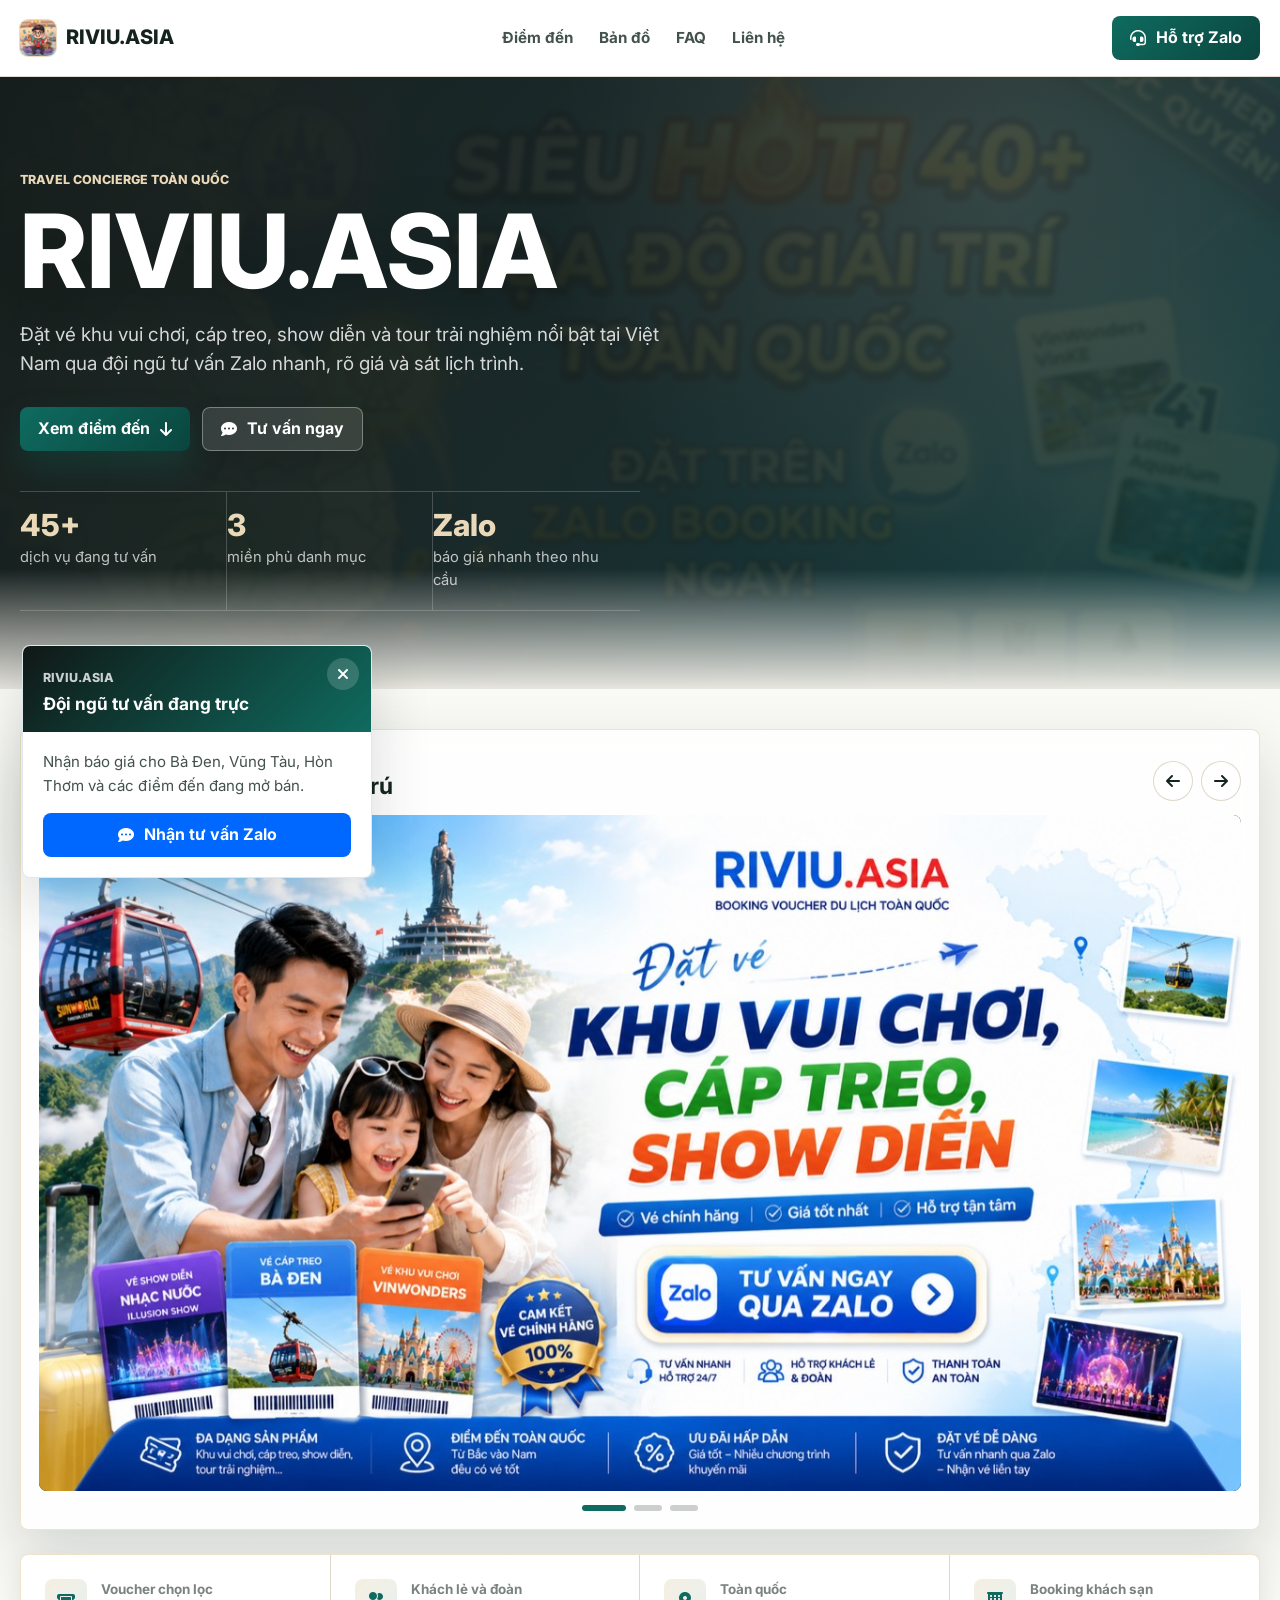
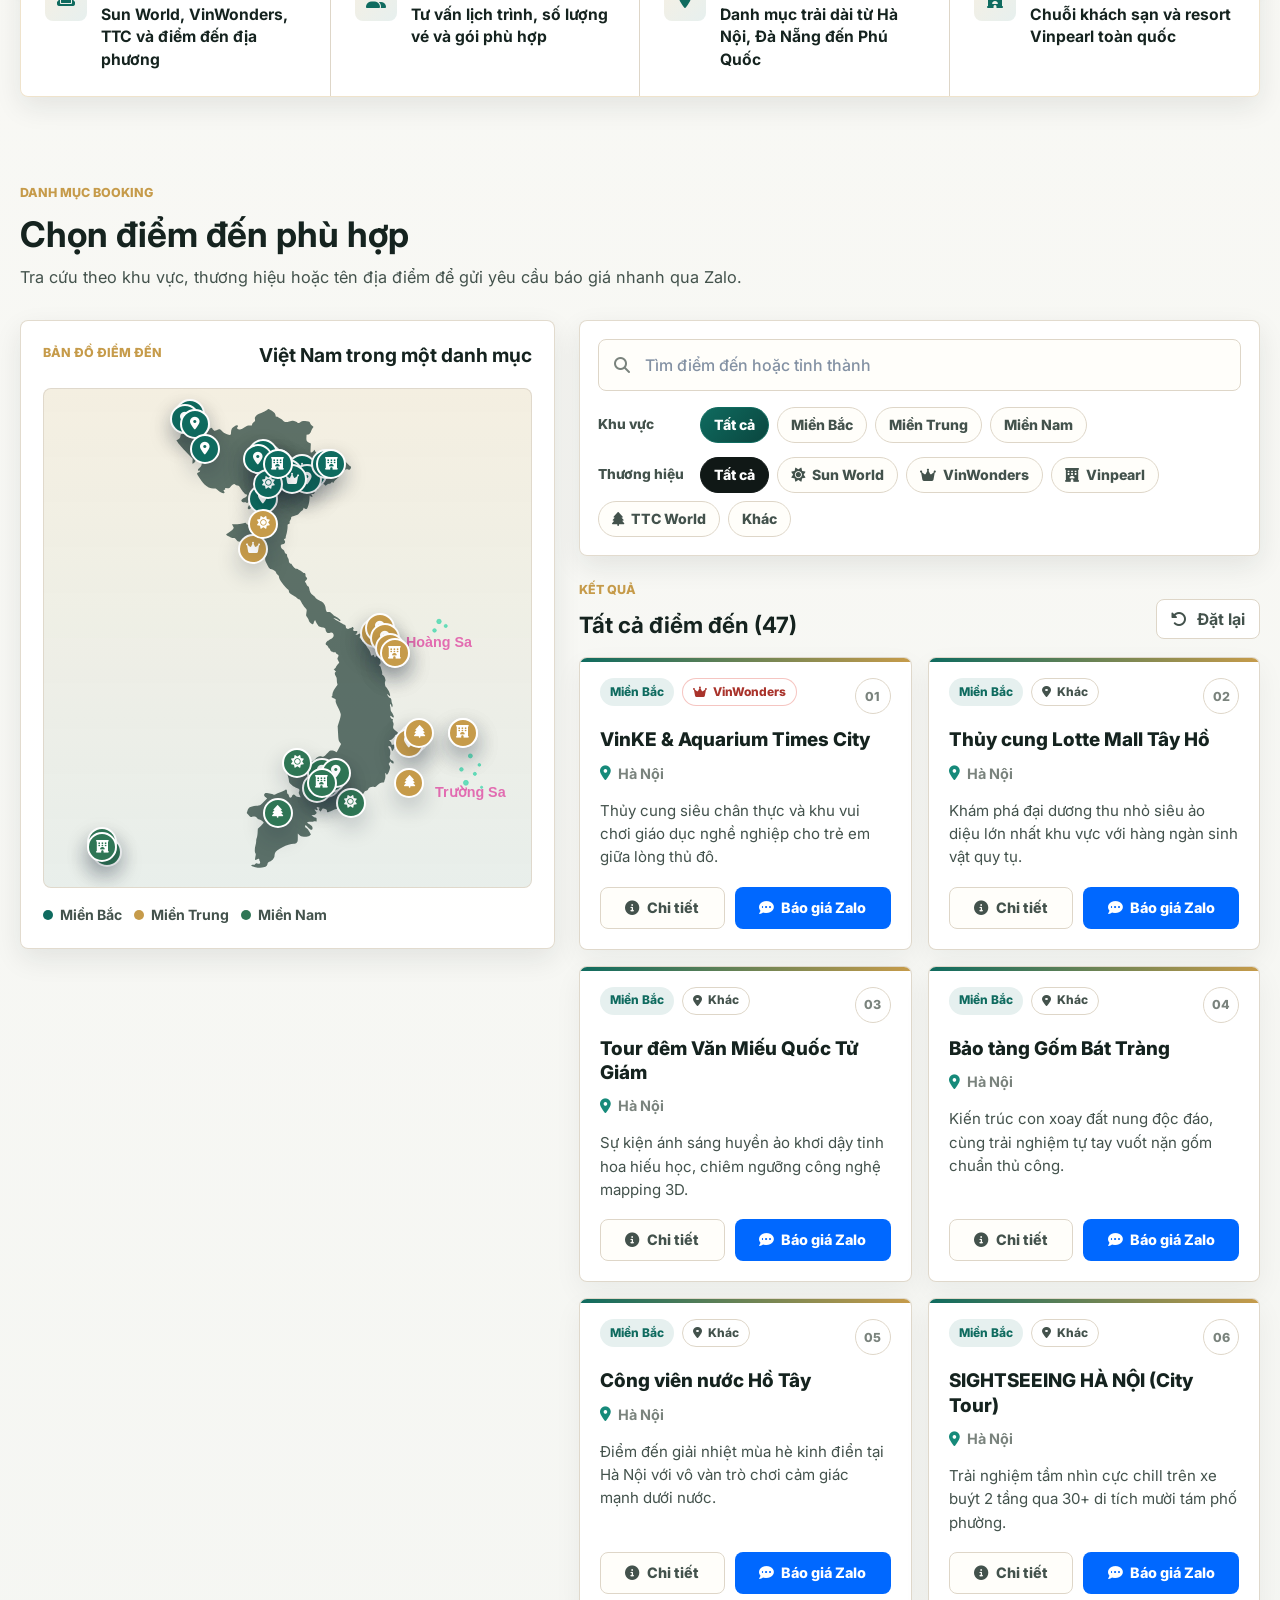
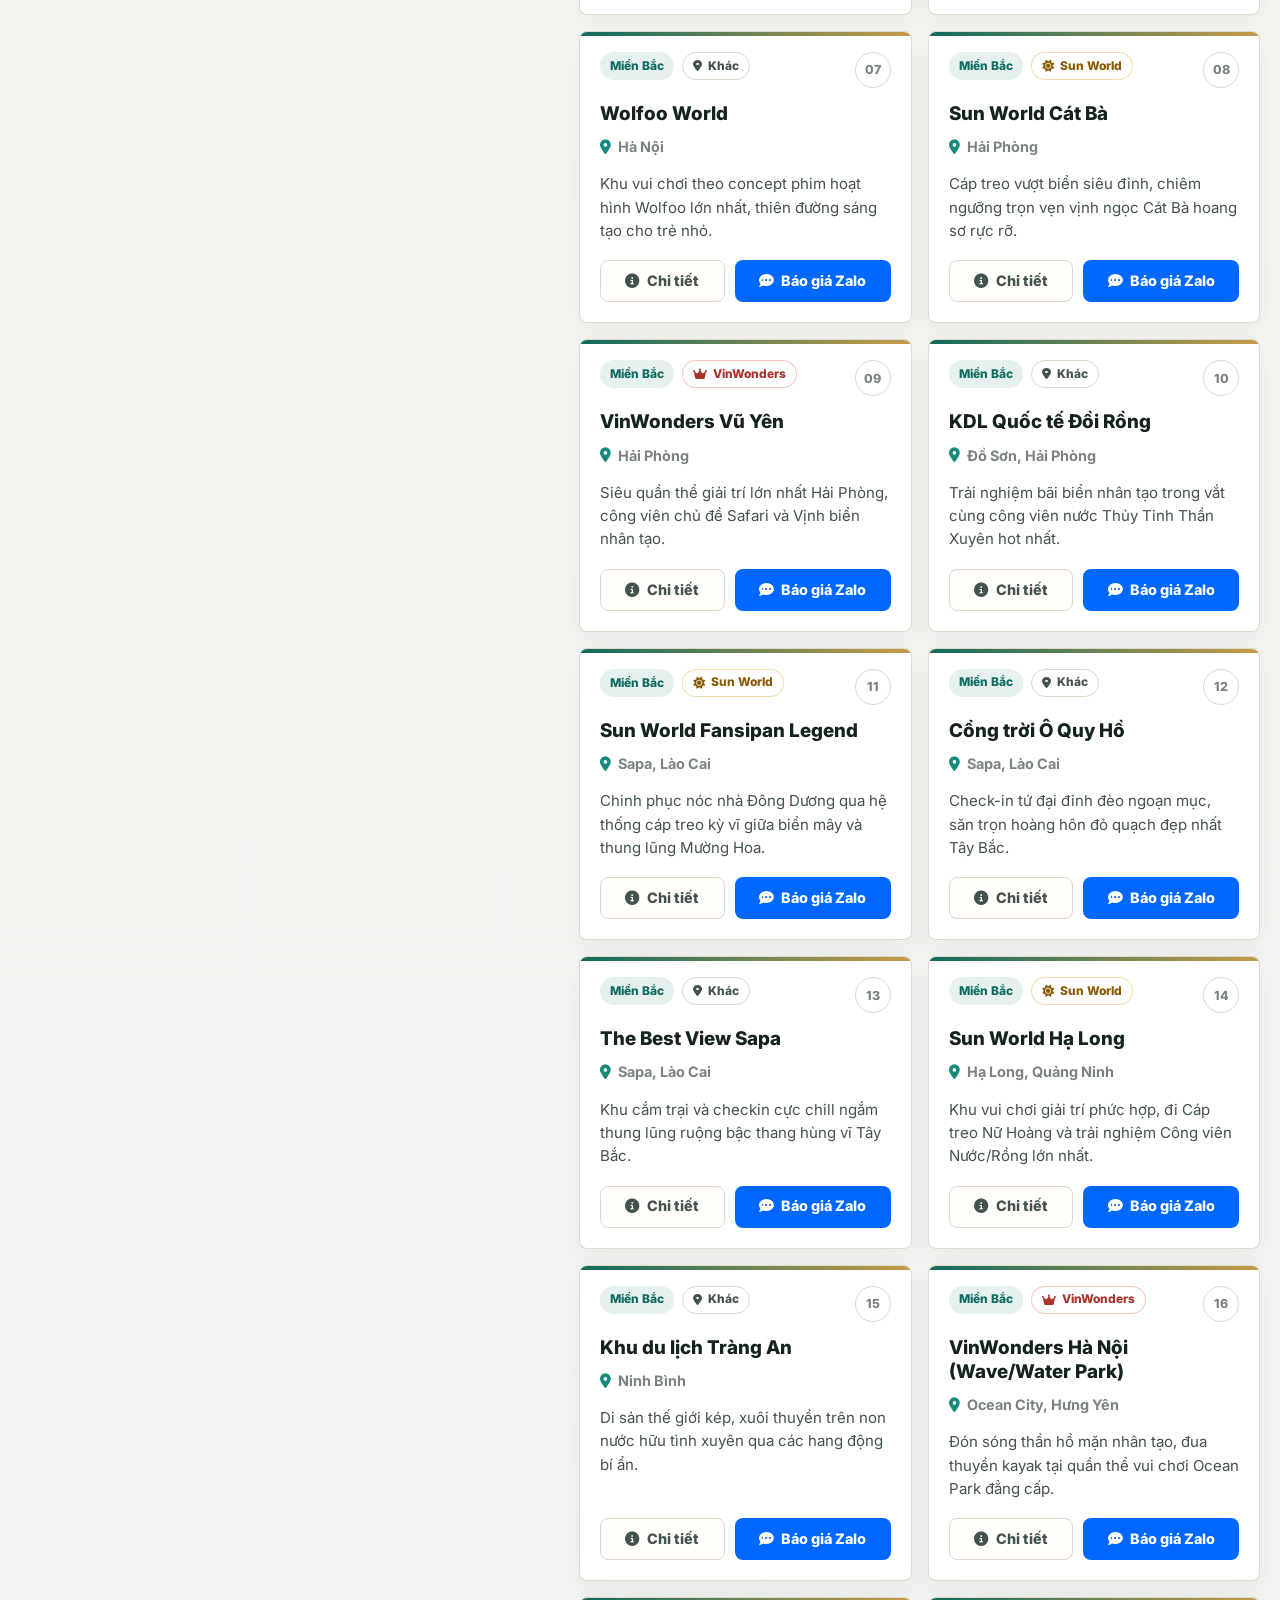
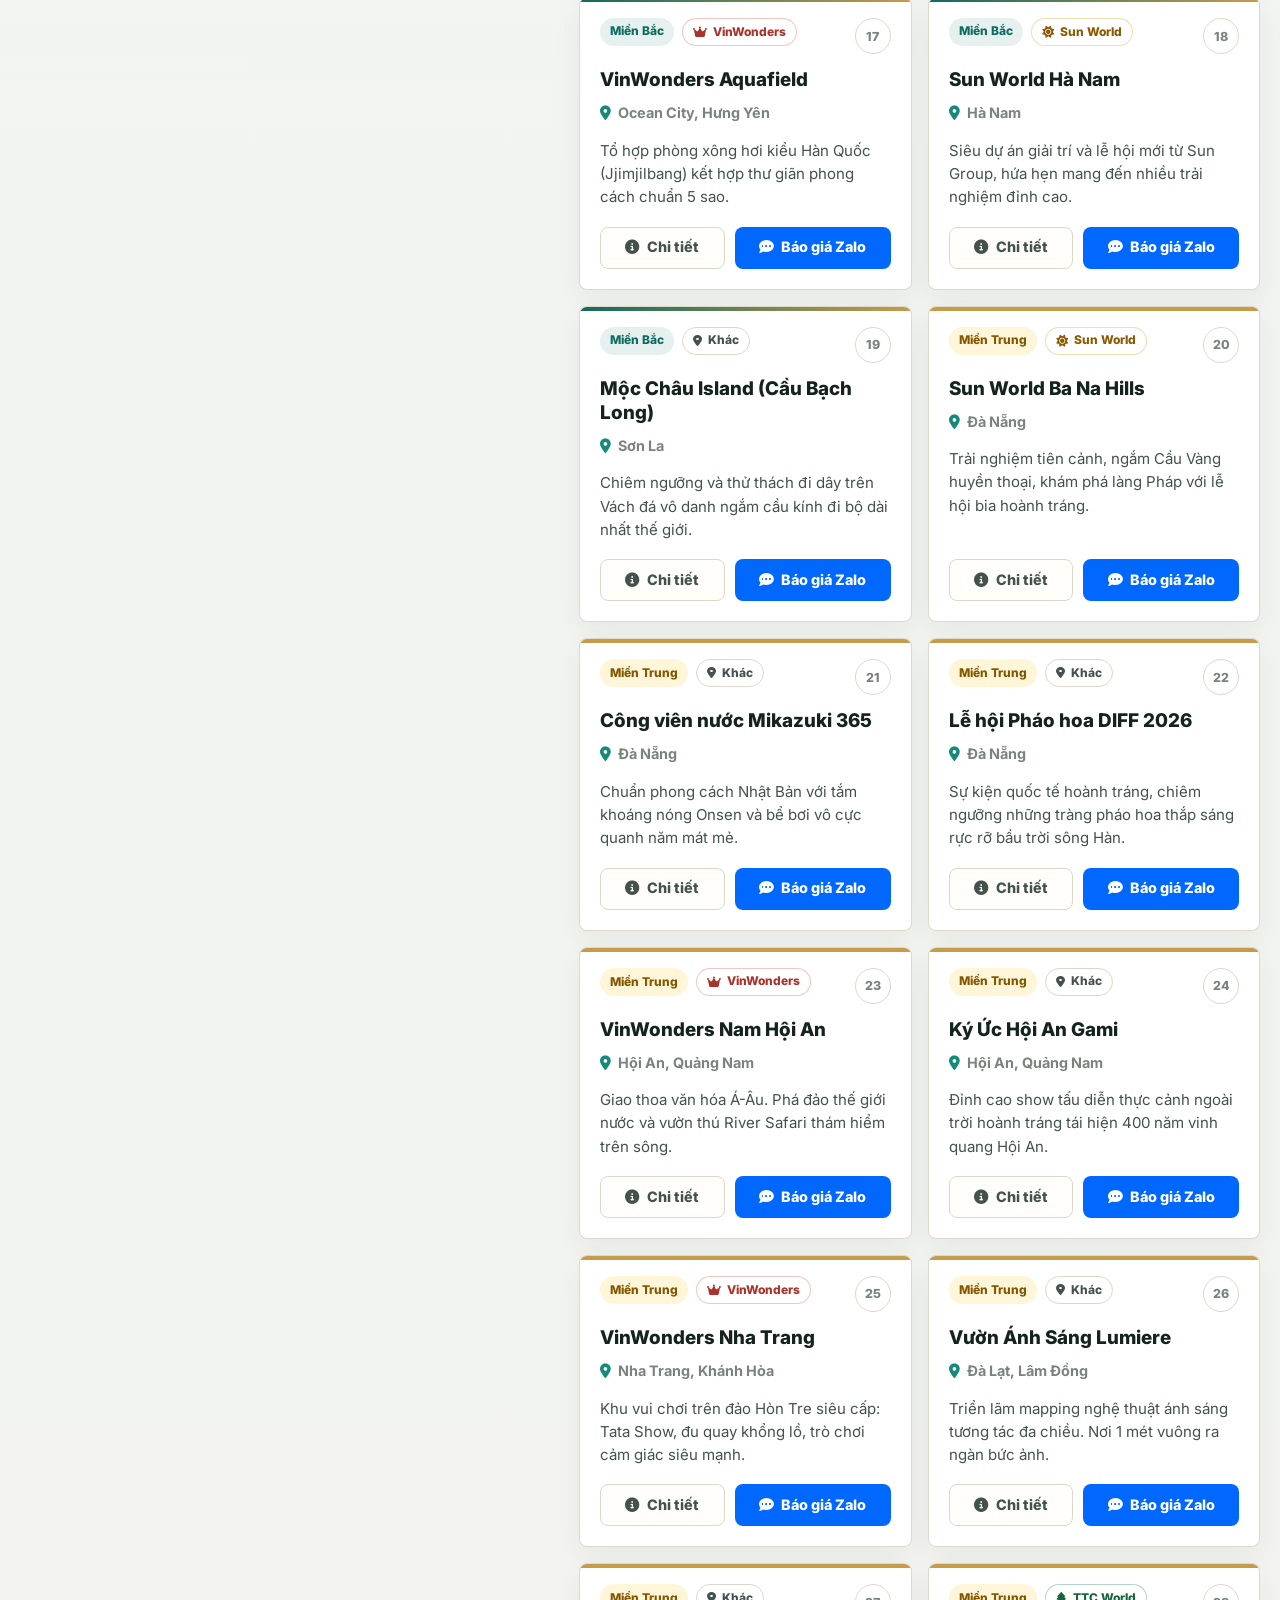
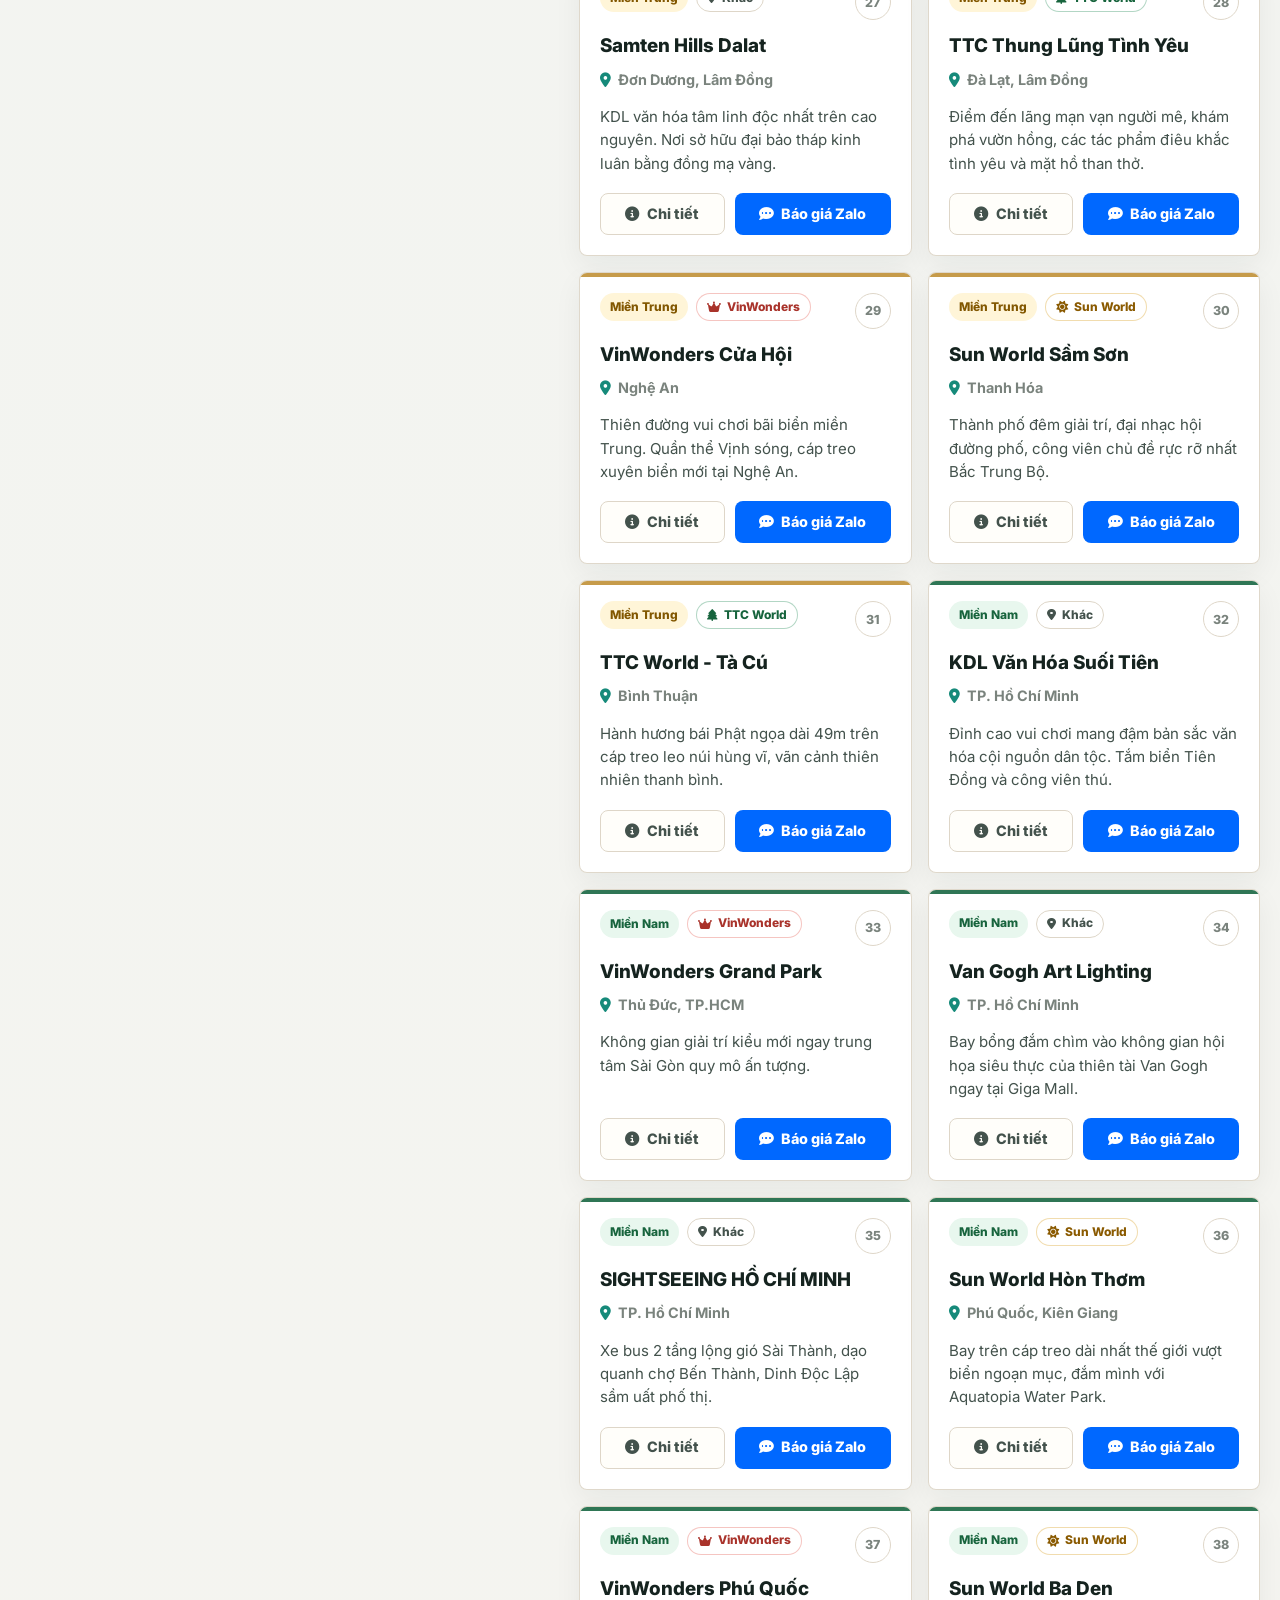
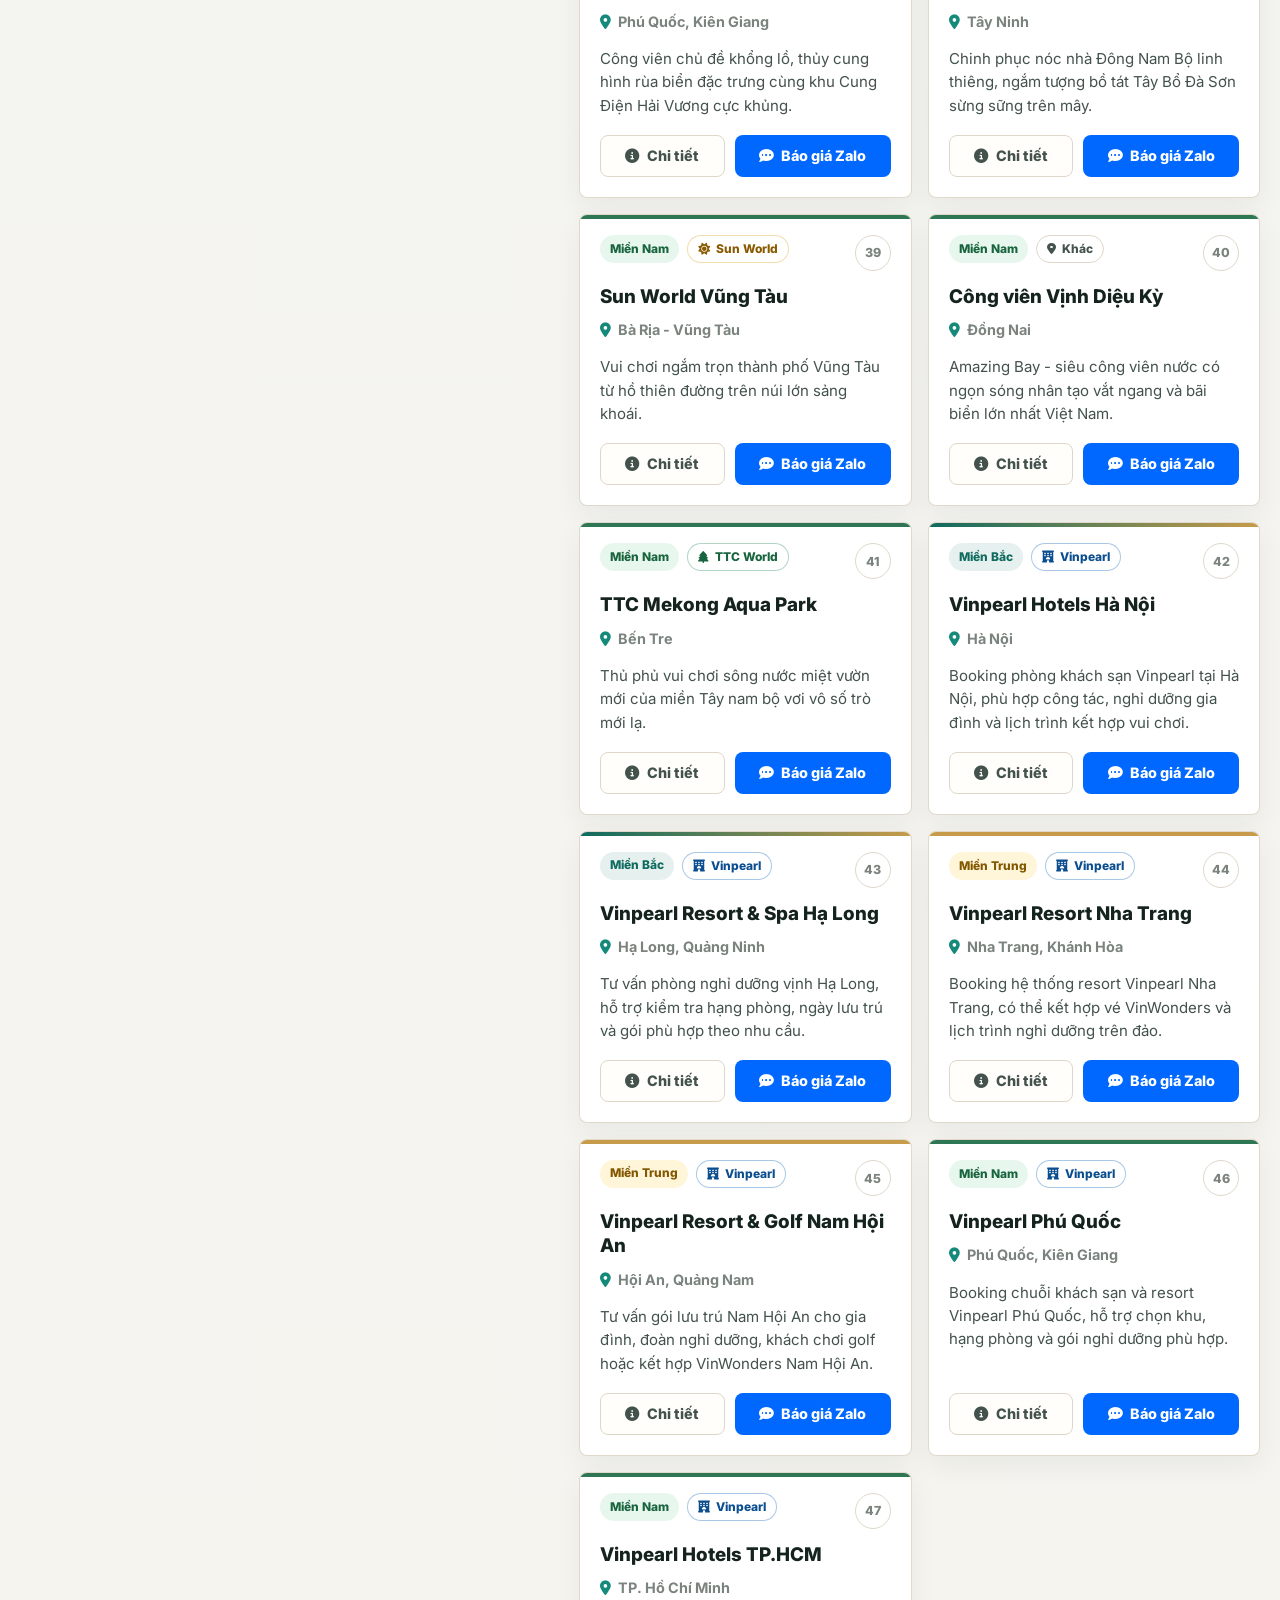
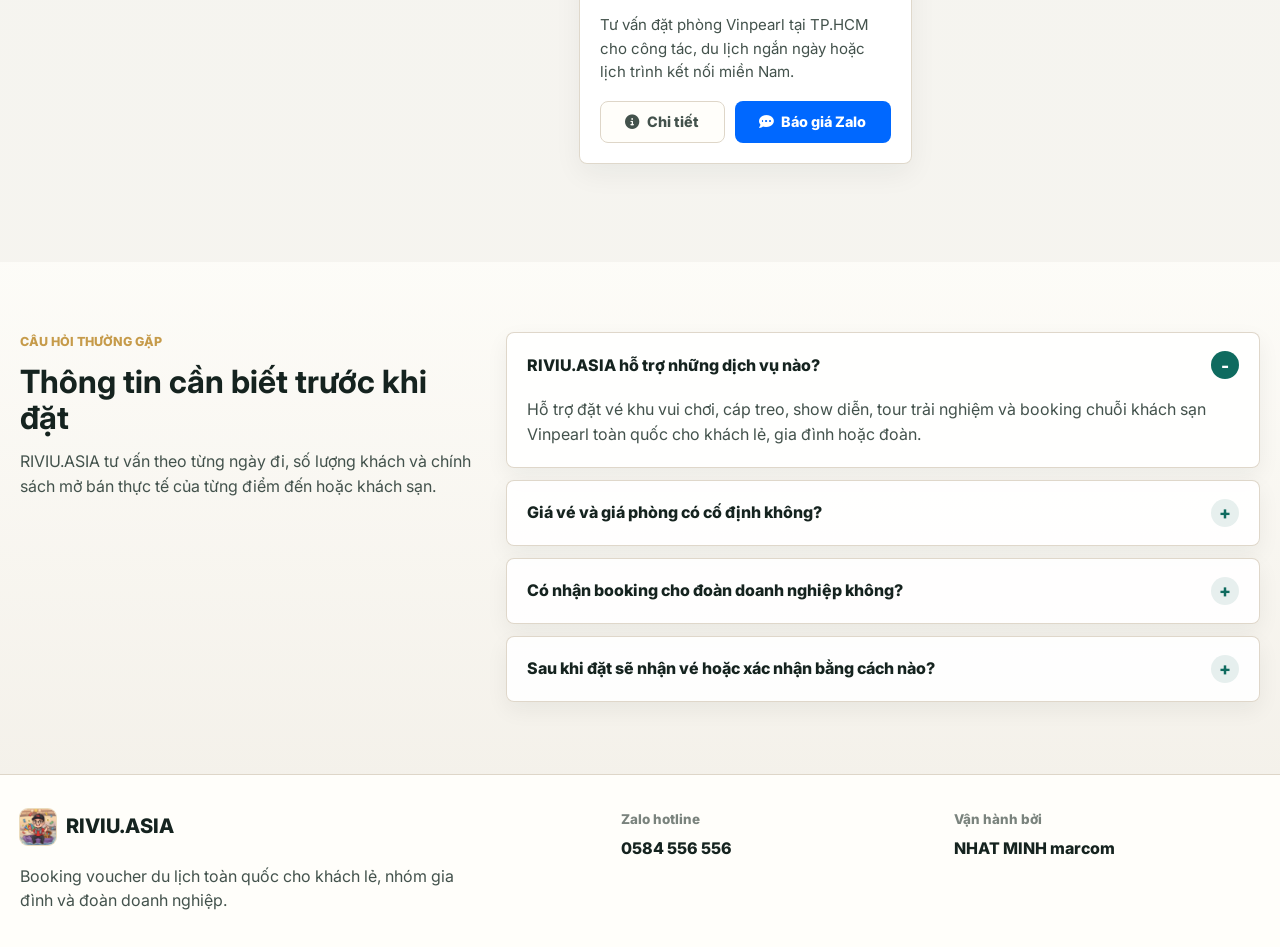
==== commit 5dc3eed5: "Redesign landing page with promo slider" ====
--- a/index.html
+++ b/index.html
@@ -3,13 +3,24 @@
 <head>
     <meta charset="UTF-8">
     <meta name="viewport" content="width=device-width, initial-scale=1.0">
-    <title>RIVIU.ASIA | Voucher du lịch toàn quốc</title>
-
-    <meta name="description" content="Đặt vé khu vui chơi, cáp treo, show diễn và tour trải nghiệm nổi bật trên toàn quốc qua Zalo cùng RIVIU.ASIA.">
-    <meta name="theme-color" content="#0b4ea2">
+    <title>RIVIU.ASIA | Voucher du lịch, vé cáp treo và khu vui chơi toàn quốc</title>
+
+    <meta name="description" content="RIVIU.ASIA nhận booking voucher du lịch, vé cáp treo, công viên giải trí, show diễn và tour trải nghiệm tại Việt Nam. Tư vấn nhanh qua Zalo cho khách lẻ và đoàn.">
+    <meta name="keywords" content="RIVIU.ASIA, voucher du lịch, vé cáp treo, vé Sun World, vé VinWonders, khu vui chơi Việt Nam, booking du lịch, tour trải nghiệm, vé Bà Nà Hills, vé Hòn Thơm, vé Phú Quốc">
+    <meta name="robots" content="index, follow, max-image-preview:large">
+    <meta name="theme-color" content="#15231f">
+    <link rel="canonical" href="https://minh.asia/">
+    <meta property="og:type" content="website">
+    <meta property="og:locale" content="vi_VN">
+    <meta property="og:site_name" content="RIVIU.ASIA">
+    <meta property="og:url" content="https://minh.asia/">
     <meta property="og:title" content="RIVIU.ASIA | Voucher du lịch toàn quốc">
-    <meta property="og:description" content="Danh mục điểm đến nổi bật tại Việt Nam, tư vấn nhanh qua Zalo cho khách lẻ và đoàn.">
-    <meta property="og:image" content="thumbnail.jpeg">
+    <meta property="og:description" content="Đặt vé khu vui chơi, cáp treo, show diễn và tour trải nghiệm nổi bật trên toàn quốc qua Zalo cùng RIVIU.ASIA.">
+    <meta property="og:image" content="https://minh.asia/thumbnail.jpeg">
+    <meta name="twitter:card" content="summary_large_image">
+    <meta name="twitter:title" content="RIVIU.ASIA | Voucher du lịch toàn quốc">
+    <meta name="twitter:description" content="Booking voucher du lịch, vé cáp treo, khu vui chơi và tour trải nghiệm tại Việt Nam.">
+    <meta name="twitter:image" content="https://minh.asia/thumbnail.jpeg">
     <link rel="icon" href="favicon.png" type="image/png">
 
     <link rel="preconnect" href="https://fonts.googleapis.com">
@@ -17,6 +28,57 @@
     <link href="https://fonts.googleapis.com/css2?family=Inter:wght@400;500;600;700;800&display=swap" rel="stylesheet">
     <link rel="stylesheet" href="https://cdnjs.cloudflare.com/ajax/libs/font-awesome/6.4.0/css/all.min.css">
     <link rel="stylesheet" href="style.css">
+    <script type="application/ld+json">
+    {
+        "@context": "https://schema.org",
+        "@graph": [
+            {
+                "@type": "Organization",
+                "@id": "https://minh.asia/#organization",
+                "name": "RIVIU.ASIA",
+                "url": "https://minh.asia/",
+                "logo": "https://minh.asia/favicon.png",
+                "contactPoint": {
+                    "@type": "ContactPoint",
+                    "telephone": "+84-584-556-556",
+                    "contactType": "customer service",
+                    "areaServed": "VN",
+                    "availableLanguage": ["vi"]
+                }
+            },
+            {
+                "@type": "WebSite",
+                "@id": "https://minh.asia/#website",
+                "name": "RIVIU.ASIA",
+                "url": "https://minh.asia/",
+                "inLanguage": "vi-VN",
+                "publisher": {
+                    "@id": "https://minh.asia/#organization"
+                },
+                "potentialAction": {
+                    "@type": "SearchAction",
+                    "target": "https://minh.asia/?q={search_term_string}",
+                    "query-input": "required name=search_term_string"
+                }
+            },
+            {
+                "@type": "TravelAgency",
+                "@id": "https://minh.asia/#travelagency",
+                "name": "RIVIU.ASIA",
+                "url": "https://minh.asia/",
+                "description": "Booking voucher du lịch, vé cáp treo, công viên giải trí, show diễn và tour trải nghiệm tại Việt Nam.",
+                "areaServed": {
+                    "@type": "Country",
+                    "name": "Việt Nam"
+                },
+                "telephone": "+84-584-556-556",
+                "sameAs": [
+                    "https://zalo.me/0584556556"
+                ]
+            }
+        ]
+    }
+    </script>
 </head>
 <body>
     <a class="skip-link" href="#catalog">Bỏ qua đến danh mục</a>
@@ -31,6 +93,7 @@
             <nav class="nav-links" aria-label="Điều hướng chính">
                 <a href="#catalog">Điểm đến</a>
                 <a href="#map-panel">Bản đồ</a>
+                <a href="#faq">FAQ</a>
                 <a href="#contact">Liên hệ</a>
             </nav>
 
@@ -41,19 +104,11 @@
         </div>
     </header>
 
-    <section class="promo-banner-section" aria-label="Banner quảng cáo RIVIU.ASIA">
-        <div class="container">
-            <a class="promo-banner-link" href="https://zalo.me/0584556556" target="_blank" rel="noopener">
-                <img src="ve cap treo.jpeg" alt="Banner quảng cáo RIVIU.ASIA">
-            </a>
-        </div>
-    </section>
-
     <section class="hero-section" aria-labelledby="hero-title">
         <div class="container hero-inner">
-            <p class="eyebrow">Booking voucher du lịch toàn quốc</p>
+            <p class="eyebrow">Travel concierge toàn quốc</p>
             <h1 id="hero-title">RIVIU.ASIA</h1>
-            <p class="hero-lead">Đặt vé khu vui chơi, cáp treo, show diễn và tour trải nghiệm nổi bật tại Việt Nam qua đội ngũ tư vấn Zalo.</p>
+            <p class="hero-lead">Đặt vé khu vui chơi, cáp treo, show diễn và tour trải nghiệm nổi bật tại Việt Nam qua đội ngũ tư vấn Zalo nhanh, rõ giá và sát lịch trình.</p>
 
             <div class="hero-actions">
                 <a class="btn btn-primary" href="#catalog">
@@ -66,6 +121,59 @@
                 </button>
             </div>
 
+            <dl class="hero-stats" aria-label="Điểm mạnh dịch vụ">
+                <div>
+                    <dt>45+</dt>
+                    <dd>dịch vụ đang tư vấn</dd>
+                </div>
+                <div>
+                    <dt>3</dt>
+                    <dd>miền phủ danh mục</dd>
+                </div>
+                <div>
+                    <dt>Zalo</dt>
+                    <dd>báo giá nhanh theo nhu cầu</dd>
+                </div>
+            </dl>
+        </div>
+    </section>
+
+    <section class="promo-banner-section" aria-label="Banner quảng cáo RIVIU.ASIA">
+        <div class="container">
+            <div class="promo-slider" id="promo-slider">
+                <div class="promo-slider-head">
+                    <div>
+                        <p class="eyebrow">Ưu đãi nổi bật</p>
+                        <h2>Combo vé, trải nghiệm và lưu trú</h2>
+                    </div>
+                    <div class="promo-controls" aria-label="Điều hướng banner">
+                        <button class="promo-control" type="button" data-promo-prev aria-label="Banner trước">
+                            <i class="fa-solid fa-arrow-left" aria-hidden="true"></i>
+                        </button>
+                        <button class="promo-control" type="button" data-promo-next aria-label="Banner sau">
+                            <i class="fa-solid fa-arrow-right" aria-hidden="true"></i>
+                        </button>
+                    </div>
+                </div>
+                <div class="promo-viewport">
+                    <div class="promo-track">
+                        <a class="promo-slide" href="https://zalo.me/0584556556" target="_blank" rel="noopener">
+                            <img src="assets/banner-voucher-du-lich.jpg" alt="RIVIU.ASIA đặt vé khu vui chơi, cáp treo và show diễn">
+                        </a>
+                        <a class="promo-slide" href="https://zalo.me/0584556556" target="_blank" rel="noopener">
+                            <img src="assets/banner-sunworld.jpg" alt="Voucher Sun World cáp treo, khu vui chơi và show diễn">
+                        </a>
+                        <a class="promo-slide" href="https://zalo.me/0584556556" target="_blank" rel="noopener">
+                            <img src="assets/banner-vinwonders.jpg" alt="Đặt vé VinWonders toàn quốc qua RIVIU.ASIA">
+                        </a>
+                    </div>
+                </div>
+                <div class="promo-dots" aria-label="Chọn banner">
+                    <button class="promo-dot active" type="button" data-promo-dot="0" aria-label="Xem banner tổng hợp"></button>
+                    <button class="promo-dot" type="button" data-promo-dot="1" aria-label="Xem banner Sun World"></button>
+                    <button class="promo-dot" type="button" data-promo-dot="2" aria-label="Xem banner VinWonders"></button>
+                </div>
+            </div>
         </div>
     </section>
 
@@ -90,6 +198,13 @@
                 <div>
                     <span>Toàn quốc</span>
                     <strong>Danh mục trải dài từ Hà Nội, Đà Nẵng đến Phú Quốc</strong>
+                </div>
+            </div>
+            <div class="service-item">
+                <i class="fa-solid fa-hotel" aria-hidden="true"></i>
+                <div>
+                    <span>Booking khách sạn</span>
+                    <strong>Chuỗi khách sạn và resort Vinpearl toàn quốc</strong>
                 </div>
             </div>
         </div>
@@ -149,6 +264,9 @@
                                 <button class="filter-btn brand-btn" type="button" data-filter="vinwonders" data-type="brand">
                                     <i class="fa-solid fa-crown" aria-hidden="true"></i> VinWonders
                                 </button>
+                                <button class="filter-btn brand-btn" type="button" data-filter="vinpearl" data-type="brand">
+                                    <i class="fa-solid fa-hotel" aria-hidden="true"></i> Vinpearl
+                                </button>
                                 <button class="filter-btn brand-btn" type="button" data-filter="ttc" data-type="brand">
                                     <i class="fa-solid fa-tree" aria-hidden="true"></i> TTC World
                                 </button>
@@ -179,6 +297,34 @@
             </div>
         </div>
     </main>
+
+    <section class="faq-section" id="faq" aria-labelledby="faq-title">
+        <div class="container faq-layout">
+            <div class="faq-heading">
+                <p class="eyebrow">Câu hỏi thường gặp</p>
+                <h2 id="faq-title">Thông tin cần biết trước khi đặt</h2>
+                <p>RIVIU.ASIA tư vấn theo từng ngày đi, số lượng khách và chính sách mở bán thực tế của từng điểm đến hoặc khách sạn.</p>
+            </div>
+            <div class="faq-list">
+                <details class="faq-item" open>
+                    <summary>RIVIU.ASIA hỗ trợ những dịch vụ nào?</summary>
+                    <p>Hỗ trợ đặt vé khu vui chơi, cáp treo, show diễn, tour trải nghiệm và booking chuỗi khách sạn Vinpearl toàn quốc cho khách lẻ, gia đình hoặc đoàn.</p>
+                </details>
+                <details class="faq-item">
+                    <summary>Giá vé và giá phòng có cố định không?</summary>
+                    <p>Giá phụ thuộc ngày sử dụng, hạng vé, chính sách khuyến mãi, số lượng khách và tình trạng phòng. Đội tư vấn sẽ kiểm tra rồi báo lại phương án phù hợp qua Zalo.</p>
+                </details>
+                <details class="faq-item">
+                    <summary>Có nhận booking cho đoàn doanh nghiệp không?</summary>
+                    <p>Có. Với đoàn lớn, RIVIU.ASIA có thể tư vấn gói vé, phòng khách sạn, lịch trình cơ bản và phương án thanh toán phù hợp theo nhu cầu.</p>
+                </details>
+                <details class="faq-item">
+                    <summary>Sau khi đặt sẽ nhận vé hoặc xác nhận bằng cách nào?</summary>
+                    <p>Thông tin xác nhận, e-voucher hoặc hướng dẫn sử dụng dịch vụ sẽ được gửi qua Zalo sau khi hoàn tất kiểm tra và thanh toán theo từng dịch vụ.</p>
+                </details>
+            </div>
+        </div>
+    </section>
 
     <footer class="site-footer" id="contact">
         <div class="container footer-grid">
--- a/style.css
+++ b/style.css
@@ -1,20 +1,22 @@
 :root {
-    --bg: #f6f8fb;
+    --bg: #f6f4ef;
     --surface: #ffffff;
-    --surface-soft: #eef6f8;
-    --ink: #122033;
-    --ink-soft: #43546a;
-    --muted: #718093;
-    --border: #dce5ef;
-    --brand: #0b4ea2;
-    --brand-strong: #073a7a;
-    --teal: #0f9f9a;
-    --coral: #e15b4f;
-    --gold: #d89b18;
-    --green: #238a57;
+    --surface-soft: #f8f5ee;
+    --ink: #15231f;
+    --ink-soft: #43524c;
+    --muted: #7a837d;
+    --border: #ded6c8;
+    --brand: #0f6b5f;
+    --brand-strong: #0a463f;
+    --teal: #168a7a;
+    --coral: #b7664b;
+    --gold: #c69b4a;
+    --green: #2f7655;
     --zalo: #0068ff;
-    --shadow-sm: 0 6px 18px rgba(18, 32, 51, 0.08);
-    --shadow-md: 0 16px 45px rgba(18, 32, 51, 0.14);
+    --champagne: #ead9b8;
+    --charcoal: #101816;
+    --shadow-sm: 0 10px 28px rgba(21, 35, 31, 0.09);
+    --shadow-md: 0 24px 60px rgba(21, 35, 31, 0.16);
     --radius: 8px;
     --font-main: "Inter", Arial, sans-serif;
 }
@@ -34,7 +36,8 @@
 body {
     width: 100%;
     overflow-x: hidden;
-    background: var(--bg);
+    background:
+        linear-gradient(180deg, #fbfaf6 0%, #f2f4f1 48%, #f6f4ef 100%);
     color: var(--ink);
     font-family: var(--font-main);
     line-height: 1.55;
@@ -146,13 +149,13 @@
 }
 
 .btn-primary {
-    background: var(--brand);
-    color: white;
-    box-shadow: 0 14px 30px rgba(11, 78, 162, 0.24);
+    background: linear-gradient(135deg, var(--brand), var(--brand-strong));
+    color: white;
+    box-shadow: 0 16px 34px rgba(15, 107, 95, 0.28);
 }
 
 .btn-primary:hover {
-    background: var(--brand-strong);
+    background: linear-gradient(135deg, #168a7a, var(--brand-strong));
 }
 
 .btn-secondary {
@@ -163,7 +166,7 @@
 }
 
 .btn-contact {
-    background: var(--brand);
+    background: linear-gradient(135deg, var(--brand), var(--brand-strong));
     color: white;
 }
 
@@ -181,8 +184,8 @@
     position: sticky;
     top: 0;
     z-index: 900;
-    background: rgba(255, 255, 255, 0.92);
-    border-bottom: 1px solid rgba(220, 229, 239, 0.85);
+    background: rgba(255, 255, 255, 0.94);
+    border-bottom: 1px solid rgba(222, 214, 200, 0.9);
     backdrop-filter: blur(16px);
 }
 
@@ -201,7 +204,7 @@
     gap: 10px;
     font-size: 1.25rem;
     font-weight: 800;
-    color: var(--brand);
+    color: var(--ink);
     white-space: nowrap;
 }
 
@@ -211,6 +214,7 @@
     height: 36px;
     border-radius: 8px;
     object-fit: cover;
+    box-shadow: 0 0 0 1px rgba(198, 155, 74, 0.35);
 }
 
 .nav-links {
@@ -234,7 +238,7 @@
     bottom: 20px;
     left: 0;
     height: 2px;
-    background: var(--teal);
+    background: var(--gold);
     transform: scaleX(0);
     transform-origin: center;
     transition: transform 0.2s ease;
@@ -250,24 +254,106 @@
 
 /* Promo banner */
 .promo-banner-section {
-    padding: 24px 0 0;
-    background: var(--bg);
-}
-
-.promo-banner-link {
+    padding: 40px 0 0;
+    background: transparent;
+}
+
+.promo-slider {
+    padding: 18px;
+    border: 1px solid rgba(198, 155, 74, 0.28);
+    border-radius: 8px;
+    background: rgba(255, 255, 255, 0.84);
+    box-shadow: var(--shadow-md);
+    backdrop-filter: blur(14px);
+}
+
+.promo-slider-head {
+    display: flex;
+    align-items: flex-end;
+    justify-content: space-between;
+    gap: 18px;
+    margin-bottom: 14px;
+}
+
+.promo-slider-head .eyebrow {
+    margin-bottom: 6px;
+}
+
+.promo-slider-head h2 {
+    color: var(--ink);
+    font-size: 1.45rem;
+    line-height: 1.2;
+}
+
+.promo-controls {
+    display: flex;
+    gap: 8px;
+}
+
+.promo-control {
+    display: grid;
+    width: 40px;
+    height: 40px;
+    place-items: center;
+    border: 1px solid rgba(222, 214, 200, 0.95);
+    border-radius: 999px;
+    background: white;
+    color: var(--ink);
+    cursor: pointer;
+    transition: transform 0.2s ease, border-color 0.2s ease, background 0.2s ease, color 0.2s ease;
+}
+
+.promo-control:hover {
+    border-color: var(--brand);
+    background: var(--brand);
+    color: white;
+    transform: translateY(-1px);
+}
+
+.promo-viewport {
+    overflow: hidden;
+    border-radius: var(--radius);
+    background: var(--charcoal);
+}
+
+.promo-track {
+    display: flex;
+    transition: transform 0.5s cubic-bezier(0.22, 1, 0.36, 1);
+}
+
+.promo-slide {
+    position: relative;
     display: block;
-    width: min(100%, 980px);
-    margin: 0 auto;
+    flex: 0 0 100%;
+    aspect-ratio: 16 / 9;
     overflow: hidden;
-    border: 1px solid var(--border);
-    border-radius: var(--radius);
-    background: white;
-    box-shadow: var(--shadow-sm);
-}
-
-.promo-banner-link img {
+}
+
+.promo-slide img {
     width: 100%;
-    height: auto;
+    height: 100%;
+    object-fit: cover;
+}
+
+.promo-dots {
+    display: flex;
+    justify-content: center;
+    gap: 8px;
+    margin-top: 14px;
+}
+
+.promo-dot {
+    width: 28px;
+    height: 6px;
+    border-radius: 999px;
+    background: rgba(21, 35, 31, 0.22);
+    cursor: pointer;
+    transition: width 0.2s ease, background 0.2s ease;
+}
+
+.promo-dot.active {
+    width: 44px;
+    background: var(--brand);
 }
 
 /* Hero */
@@ -275,46 +361,71 @@
     position: relative;
     display: flex;
     align-items: center;
-    min-height: auto;
+    min-height: clamp(500px, 68svh, 700px);
     height: auto;
     max-height: none;
-    overflow: visible;
-    color: var(--ink);
+    overflow: hidden;
+    color: white;
     background:
-        linear-gradient(180deg, #ffffff 0%, #eef6f8 100%);
+        radial-gradient(circle at 78% 18%, rgba(234, 217, 184, 0.2), transparent 28rem),
+        linear-gradient(135deg, #101816 0%, #182721 50%, #0a463f 100%);
+}
+
+.hero-section::before {
+    content: "";
+    position: absolute;
+    inset: 0;
+    background:
+        linear-gradient(90deg, rgba(16, 24, 22, 0.96) 0%, rgba(16, 24, 22, 0.84) 48%, rgba(16, 24, 22, 0.72) 100%),
+        url("thumbnail.jpeg") 58% center / cover no-repeat;
+    filter: blur(2px) saturate(0.76) contrast(0.9);
+    opacity: 0.38;
+    transform: scale(1.04);
+}
+
+.hero-section::after {
+    content: "";
+    position: absolute;
+    right: 0;
+    bottom: 0;
+    left: 0;
+    height: 120px;
+    background: linear-gradient(180deg, transparent, rgba(244, 241, 234, 0.94));
+    pointer-events: none;
 }
 
 .hero-inner {
     position: relative;
     z-index: 1;
-    padding: 48px 0 40px;
+    padding: 82px 0 66px;
 }
 
 .eyebrow,
 .panel-kicker {
     margin-bottom: 12px;
-    color: var(--teal);
+    color: var(--gold);
     font-size: 0.78rem;
     font-weight: 800;
     text-transform: uppercase;
 }
 
 .hero-section .eyebrow {
-    color: var(--teal);
+    color: var(--champagne);
 }
 
 .hero-section h1 {
     max-width: 780px;
-    color: var(--ink);
-    font-size: 4.4rem;
+    color: white;
+    font-size: clamp(3.4rem, 8vw, 6.8rem);
     line-height: 0.96;
     font-weight: 800;
+    text-shadow: 0 20px 60px rgba(0, 0, 0, 0.28);
 }
 
 .hero-lead {
     max-width: 640px;
     margin-top: 20px;
-    color: var(--ink-soft);
+    color: rgba(255, 255, 255, 0.82);
     font-size: 1.18rem;
 }
 
@@ -330,13 +441,13 @@
     grid-template-columns: repeat(3, minmax(130px, 1fr));
     max-width: 620px;
     margin-top: 40px;
-    border-top: 1px solid var(--border);
-    border-bottom: 1px solid var(--border);
+    border-top: 1px solid rgba(255, 255, 255, 0.2);
+    border-bottom: 1px solid rgba(255, 255, 255, 0.2);
 }
 
 .hero-stats div {
     padding: 18px 22px 18px 0;
-    border-right: 1px solid var(--border);
+    border-right: 1px solid rgba(255, 255, 255, 0.2);
 }
 
 .hero-stats div:last-child {
@@ -344,7 +455,7 @@
 }
 
 .hero-stats dt {
-    color: var(--brand);
+    color: var(--champagne);
     font-size: 1.9rem;
     font-weight: 800;
     line-height: 1;
@@ -352,31 +463,31 @@
 
 .hero-stats dd {
     margin-top: 6px;
-    color: var(--muted);
+    color: rgba(255, 255, 255, 0.72);
     font-size: 0.92rem;
 }
 
 .hero-section .btn-secondary {
-    background: white;
-    color: var(--brand);
-    border-color: var(--border);
-    box-shadow: 0 10px 24px rgba(18, 32, 51, 0.08);
+    background: rgba(255, 255, 255, 0.12);
+    color: white;
+    border-color: rgba(255, 255, 255, 0.34);
+    box-shadow: 0 10px 24px rgba(0, 0, 0, 0.12);
 }
 
 /* Service band */
 .service-band {
     position: relative;
     z-index: 2;
-    margin-top: 0;
+    margin-top: 24px;
 }
 
 .service-grid {
     display: grid;
-    grid-template-columns: repeat(3, 1fr);
-    background: var(--surface);
-    border: 1px solid rgba(220, 229, 239, 0.92);
+    grid-template-columns: repeat(4, 1fr);
+    background: rgba(255, 255, 255, 0.96);
+    border: 1px solid rgba(198, 155, 74, 0.28);
     border-radius: var(--radius);
-    box-shadow: var(--shadow-md);
+    box-shadow: var(--shadow-sm);
     overflow: hidden;
 }
 
@@ -399,8 +510,8 @@
     height: 42px;
     place-items: center;
     border-radius: var(--radius);
-    background: var(--surface-soft);
-    color: var(--teal);
+    background: linear-gradient(135deg, rgba(198, 155, 74, 0.16), rgba(15, 107, 95, 0.1));
+    color: var(--brand);
 }
 
 .service-item span {
@@ -420,7 +531,7 @@
 
 /* Catalog */
 .catalog-section {
-    padding: 86px 0 72px;
+    padding: 86px 0 78px;
 }
 
 .section-heading {
@@ -452,9 +563,8 @@
     top: 94px;
     min-height: 600px;
     padding: 22px;
-    background:
-        linear-gradient(180deg, #ffffff 0%, #eef6f8 100%);
-    border: 1px solid var(--border);
+    background: rgba(255, 255, 255, 0.92);
+    border: 1px solid rgba(222, 214, 200, 0.88);
     border-radius: var(--radius);
     box-shadow: var(--shadow-sm);
 }
@@ -478,11 +588,11 @@
     position: relative;
     height: 500px;
     overflow: hidden;
-    border: 1px solid rgba(220, 229, 239, 0.8);
+    border: 1px solid rgba(222, 214, 200, 0.86);
     border-radius: var(--radius);
     background:
-        linear-gradient(180deg, rgba(15, 159, 154, 0.1), rgba(11, 78, 162, 0.08)),
-        #f8fbfd;
+        linear-gradient(180deg, rgba(198, 155, 74, 0.12), rgba(15, 107, 95, 0.08)),
+        #fbfaf6;
 }
 
 .map-artwork {
@@ -491,7 +601,7 @@
     object-fit: contain;
     padding: 14px;
     opacity: 0.74;
-    filter: invert(18%) sepia(36%) saturate(1094%) hue-rotate(174deg) brightness(86%) contrast(92%);
+    filter: invert(22%) sepia(14%) saturate(1033%) hue-rotate(111deg) brightness(92%) contrast(89%);
 }
 
 #pins-container {
@@ -608,7 +718,7 @@
     z-index: 20;
     padding: 18px;
     background: rgba(255, 255, 255, 0.94);
-    border: 1px solid var(--border);
+    border: 1px solid rgba(222, 214, 200, 0.88);
     border-radius: var(--radius);
     box-shadow: var(--shadow-sm);
     backdrop-filter: blur(16px);
@@ -632,7 +742,7 @@
     padding: 0 16px 0 46px;
     border: 1px solid var(--border);
     border-radius: var(--radius);
-    background: #fbfdff;
+    background: #fffefa;
     color: var(--ink);
     font-size: 1rem;
     font-weight: 600;
@@ -644,9 +754,9 @@
 }
 
 #main-search:focus {
-    border-color: var(--teal);
+    border-color: var(--brand);
     background: white;
-    box-shadow: 0 0 0 4px rgba(15, 159, 154, 0.12);
+    box-shadow: 0 0 0 4px rgba(15, 107, 95, 0.12);
 }
 
 .search-suggestions {
@@ -684,7 +794,7 @@
 }
 
 .suggestion-item:hover {
-    background: #f5fbfa;
+    background: #f7f3ea;
 }
 
 .suggestion-item i {
@@ -730,7 +840,7 @@
     padding: 0 13px;
     border: 1px solid var(--border);
     border-radius: 999px;
-    background: #f8fafc;
+    background: #fffefa;
     color: var(--ink-soft);
     cursor: pointer;
     font-size: 0.88rem;
@@ -746,13 +856,13 @@
 
 .filter-btn.active[data-type="region"] {
     border-color: var(--brand);
-    background: var(--brand);
+    background: linear-gradient(135deg, var(--brand), var(--brand-strong));
     color: white;
 }
 
 .filter-btn.active[data-filter="all"][data-type="brand"] {
-    border-color: var(--ink);
-    background: var(--ink);
+    border-color: var(--charcoal);
+    background: var(--charcoal);
     color: white;
 }
 
@@ -765,6 +875,12 @@
 .filter-btn.active[data-filter="vinwonders"] {
     border-color: var(--coral);
     background: var(--coral);
+    color: white;
+}
+
+.filter-btn.active[data-filter="vinpearl"] {
+    border-color: #0b63b6;
+    background: #0b63b6;
     color: white;
 }
 
@@ -806,10 +922,10 @@
     display: flex;
     min-height: 270px;
     overflow: hidden;
-    border: 1px solid var(--border);
+    border: 1px solid rgba(222, 214, 200, 0.94);
     border-radius: var(--radius);
-    background: var(--surface);
-    box-shadow: 0 6px 18px rgba(18, 32, 51, 0.05);
+    background: rgba(255, 255, 255, 0.96);
+    box-shadow: 0 10px 28px rgba(21, 35, 31, 0.055);
     transition: transform 0.2s ease, border-color 0.2s ease, box-shadow 0.2s ease;
 }
 
@@ -820,7 +936,7 @@
     right: 0;
     left: 0;
     height: 4px;
-    background: var(--brand);
+    background: linear-gradient(90deg, var(--brand), var(--gold));
 }
 
 .dest-card.card-theme-mientrung::before {
@@ -832,7 +948,7 @@
 }
 
 .dest-card:hover {
-    border-color: rgba(11, 78, 162, 0.35);
+    border-color: rgba(198, 155, 74, 0.55);
     box-shadow: var(--shadow-sm);
     transform: translateY(-2px);
 }
@@ -871,7 +987,7 @@
 }
 
 .tag-region {
-    background: #edf4ff;
+    background: rgba(15, 107, 95, 0.1);
     color: var(--brand);
 }
 
@@ -899,6 +1015,11 @@
 .tag-brand.vinwonders {
     border-color: rgba(225, 91, 79, 0.35);
     color: #a9332b;
+}
+
+.tag-brand.vinpearl {
+    border-color: rgba(11, 99, 182, 0.35);
+    color: #0b4e8f;
 }
 
 .tag-brand.ttc {
@@ -980,7 +1101,7 @@
 
 .card-action.secondary {
     border: 1px solid var(--border);
-    background: #f8fafc;
+    background: #fffefa;
     color: var(--ink-soft);
 }
 
@@ -1089,7 +1210,7 @@
     align-items: flex-end;
     padding: 22px;
     color: white;
-    background: linear-gradient(135deg, var(--brand), var(--teal));
+    background: linear-gradient(135deg, var(--charcoal), var(--brand));
 }
 
 .modal-banner-inner {
@@ -1268,7 +1389,7 @@
 
 .advisory-header {
     padding: 18px 20px;
-    background: linear-gradient(135deg, var(--brand), var(--teal));
+    background: linear-gradient(135deg, var(--charcoal), var(--brand));
     color: white;
 }
 
@@ -1302,11 +1423,89 @@
     color: white;
 }
 
+/* FAQ */
+.faq-section {
+    padding: 70px 0 72px;
+    background:
+        linear-gradient(180deg, rgba(255, 254, 250, 0.78), rgba(244, 241, 234, 0.96));
+}
+
+.faq-layout {
+    display: grid;
+    grid-template-columns: minmax(260px, 0.75fr) minmax(0, 1.25fr);
+    gap: 34px;
+    align-items: start;
+}
+
+.faq-heading h2 {
+    color: var(--ink);
+    font-size: 2rem;
+    line-height: 1.15;
+}
+
+.faq-heading p:last-child {
+    margin-top: 12px;
+    color: var(--ink-soft);
+}
+
+.faq-list {
+    display: grid;
+    gap: 12px;
+}
+
+.faq-item {
+    border: 1px solid rgba(222, 214, 200, 0.96);
+    border-radius: var(--radius);
+    background: rgba(255, 255, 255, 0.9);
+    box-shadow: 0 8px 22px rgba(21, 35, 31, 0.06);
+}
+
+.faq-item summary {
+    display: flex;
+    align-items: center;
+    justify-content: space-between;
+    gap: 18px;
+    min-height: 58px;
+    padding: 18px 20px;
+    color: var(--ink);
+    cursor: pointer;
+    font-weight: 800;
+    list-style: none;
+}
+
+.faq-item summary::-webkit-details-marker {
+    display: none;
+}
+
+.faq-item summary::after {
+    content: "+";
+    display: grid;
+    flex: 0 0 28px;
+    width: 28px;
+    height: 28px;
+    place-items: center;
+    border-radius: 50%;
+    background: rgba(15, 107, 95, 0.1);
+    color: var(--brand);
+    font-size: 1.1rem;
+}
+
+.faq-item[open] summary::after {
+    content: "-";
+    background: var(--brand);
+    color: white;
+}
+
+.faq-item p {
+    padding: 0 20px 20px;
+    color: var(--ink-soft);
+}
+
 /* Footer */
 .site-footer {
     padding: 34px 0;
     border-top: 1px solid var(--border);
-    background: white;
+    background: #fffefa;
 }
 
 .footer-grid {
@@ -1342,6 +1541,18 @@
 }
 
 @media (max-width: 1100px) {
+    .service-grid {
+        grid-template-columns: repeat(2, 1fr);
+    }
+
+    .service-item:nth-child(2n) {
+        border-right: 0;
+    }
+
+    .service-item:nth-child(-n + 2) {
+        border-bottom: 1px solid var(--border);
+    }
+
     .split-layout {
         grid-template-columns: 1fr;
     }
@@ -1398,6 +1609,24 @@
 
     .promo-banner-section {
         padding-top: 16px;
+    }
+
+    .promo-slider {
+        padding: 12px;
+    }
+
+    .promo-slider-head {
+        align-items: flex-start;
+        flex-direction: column;
+    }
+
+    .promo-controls {
+        width: 100%;
+        justify-content: flex-end;
+    }
+
+    .promo-slide {
+        aspect-ratio: 16 / 10;
     }
 
     .hero-inner {
@@ -1450,6 +1679,19 @@
 
     .catalog-section {
         padding: 54px 0 48px;
+    }
+
+    .faq-section {
+        padding: 52px 0;
+    }
+
+    .faq-layout {
+        grid-template-columns: 1fr;
+        gap: 22px;
+    }
+
+    .faq-heading h2 {
+        font-size: 1.65rem;
     }
 
     .section-heading h2 {
@@ -1527,6 +1769,14 @@
 }
 
 @media (max-width: 480px) {
+    .promo-slider-head h2 {
+        font-size: 1.15rem;
+    }
+
+    .promo-slide {
+        aspect-ratio: 4 / 3;
+    }
+
     .hero-section h1 {
         font-size: 2.45rem;
     }
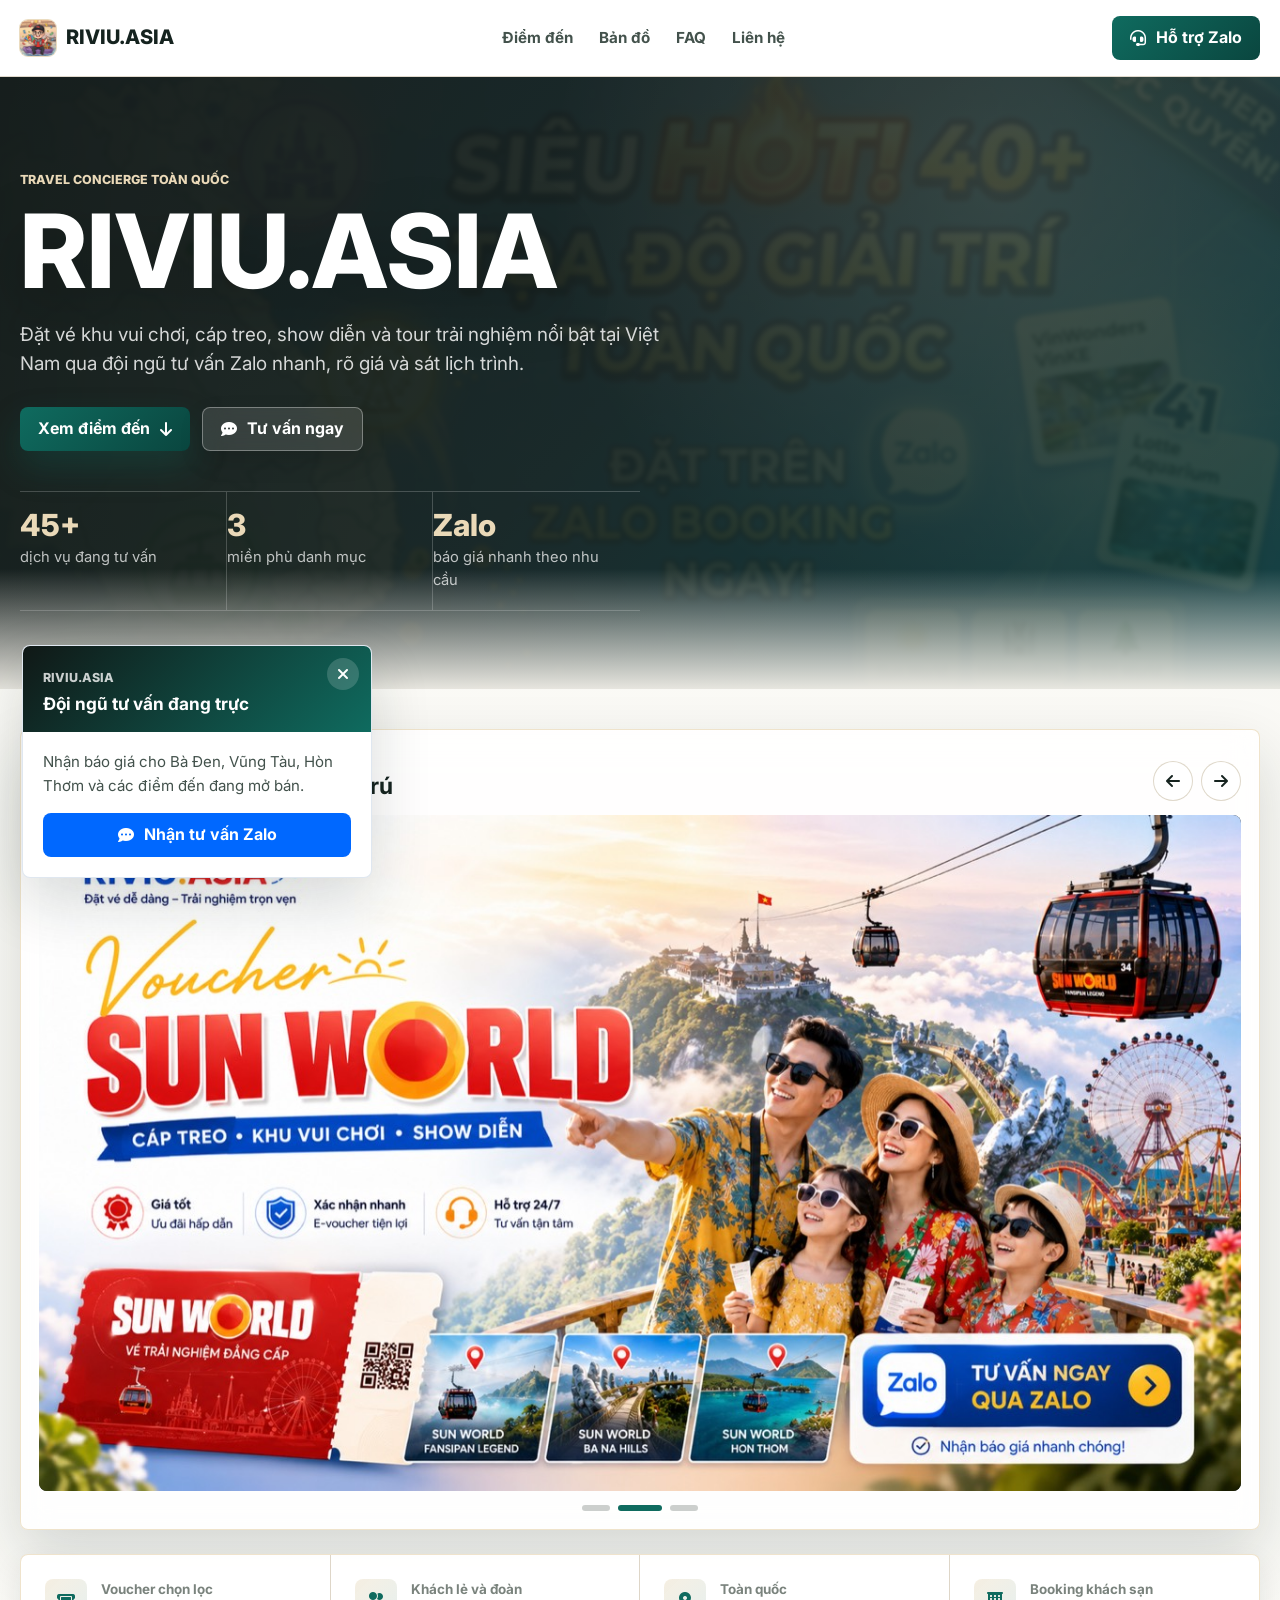
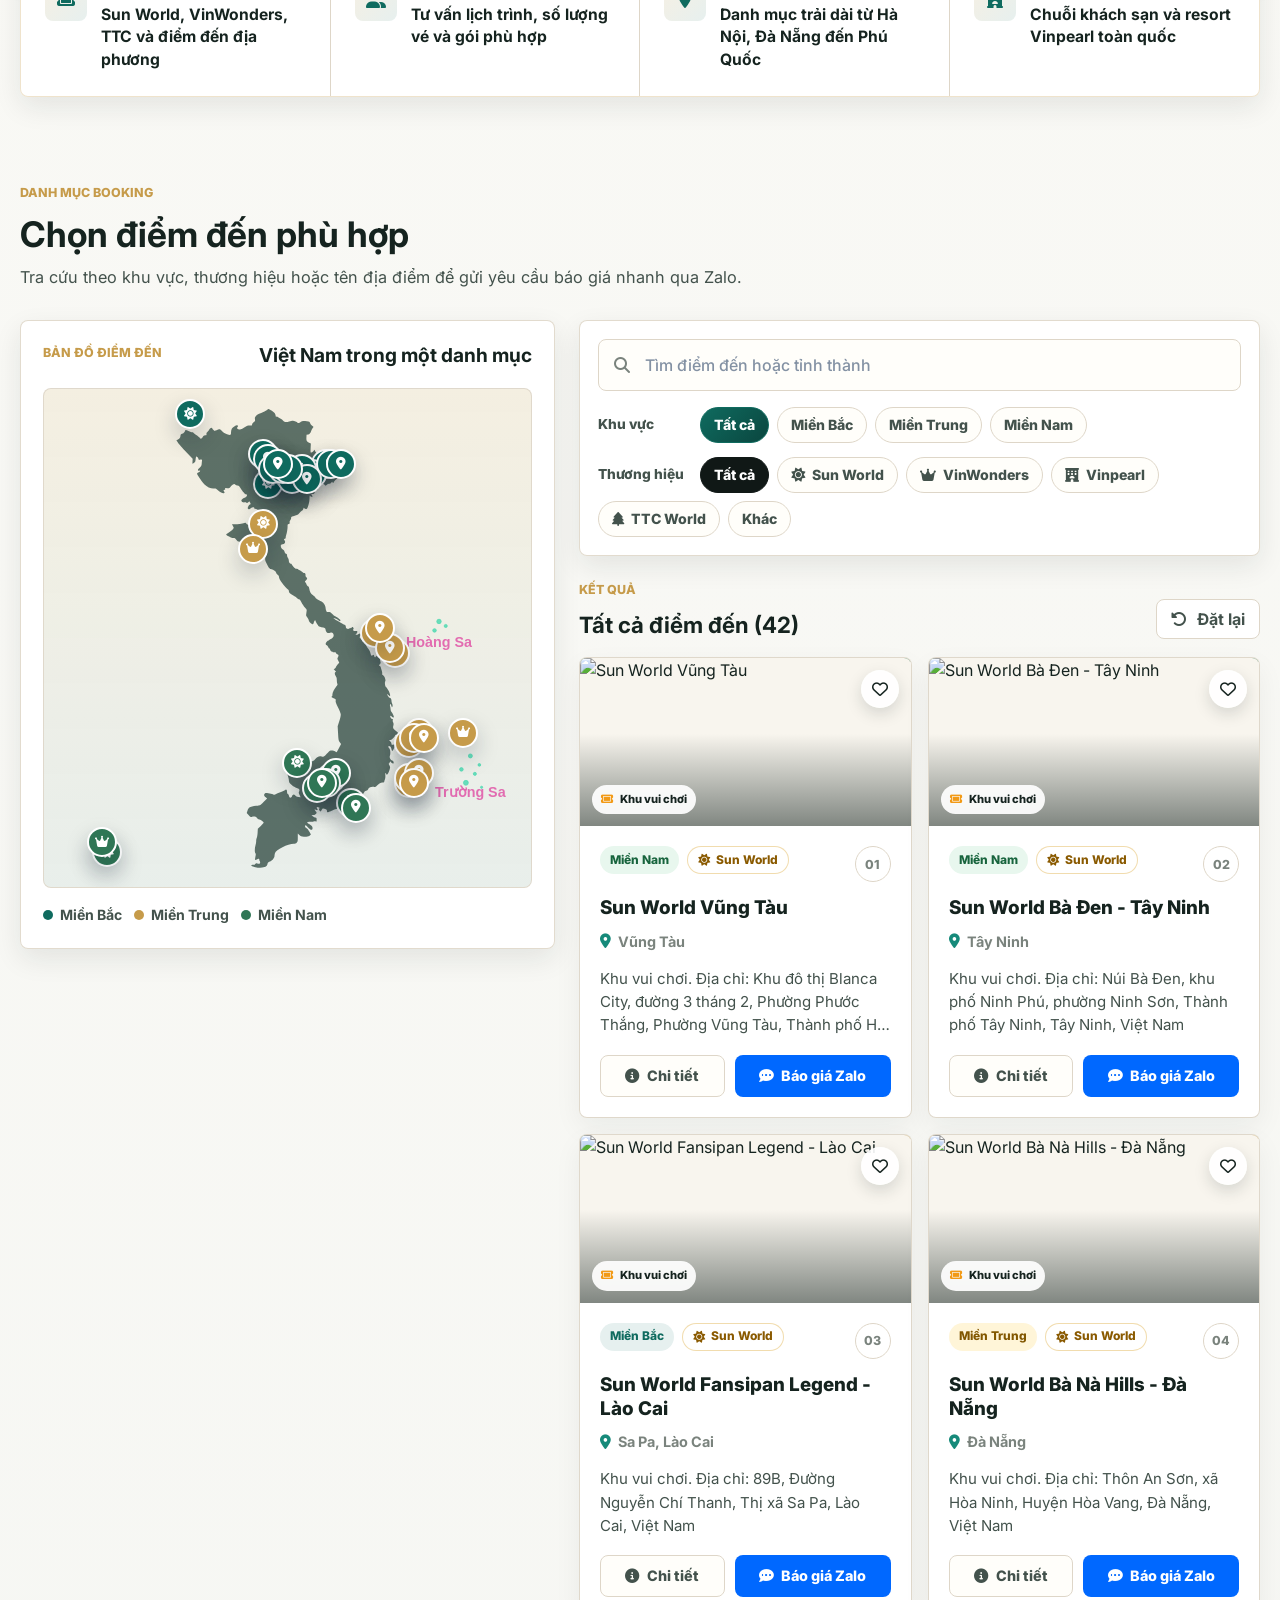
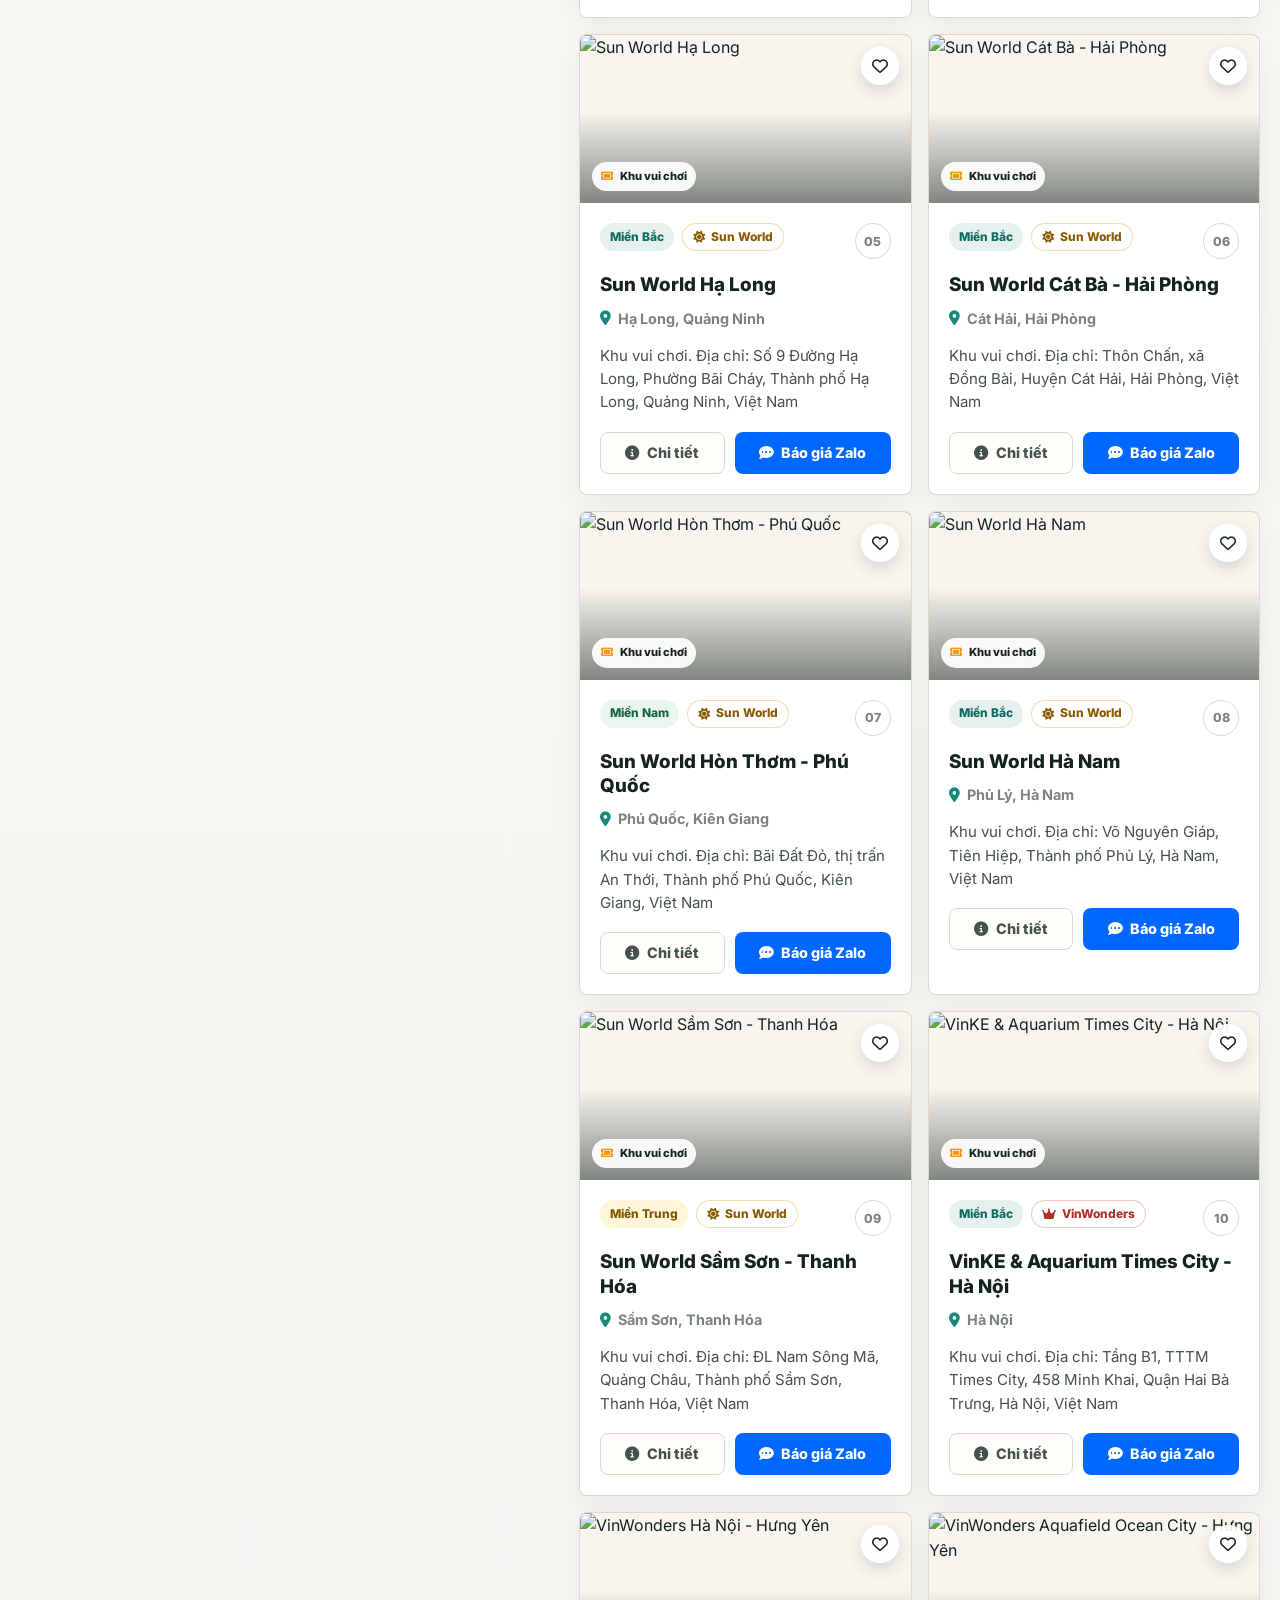
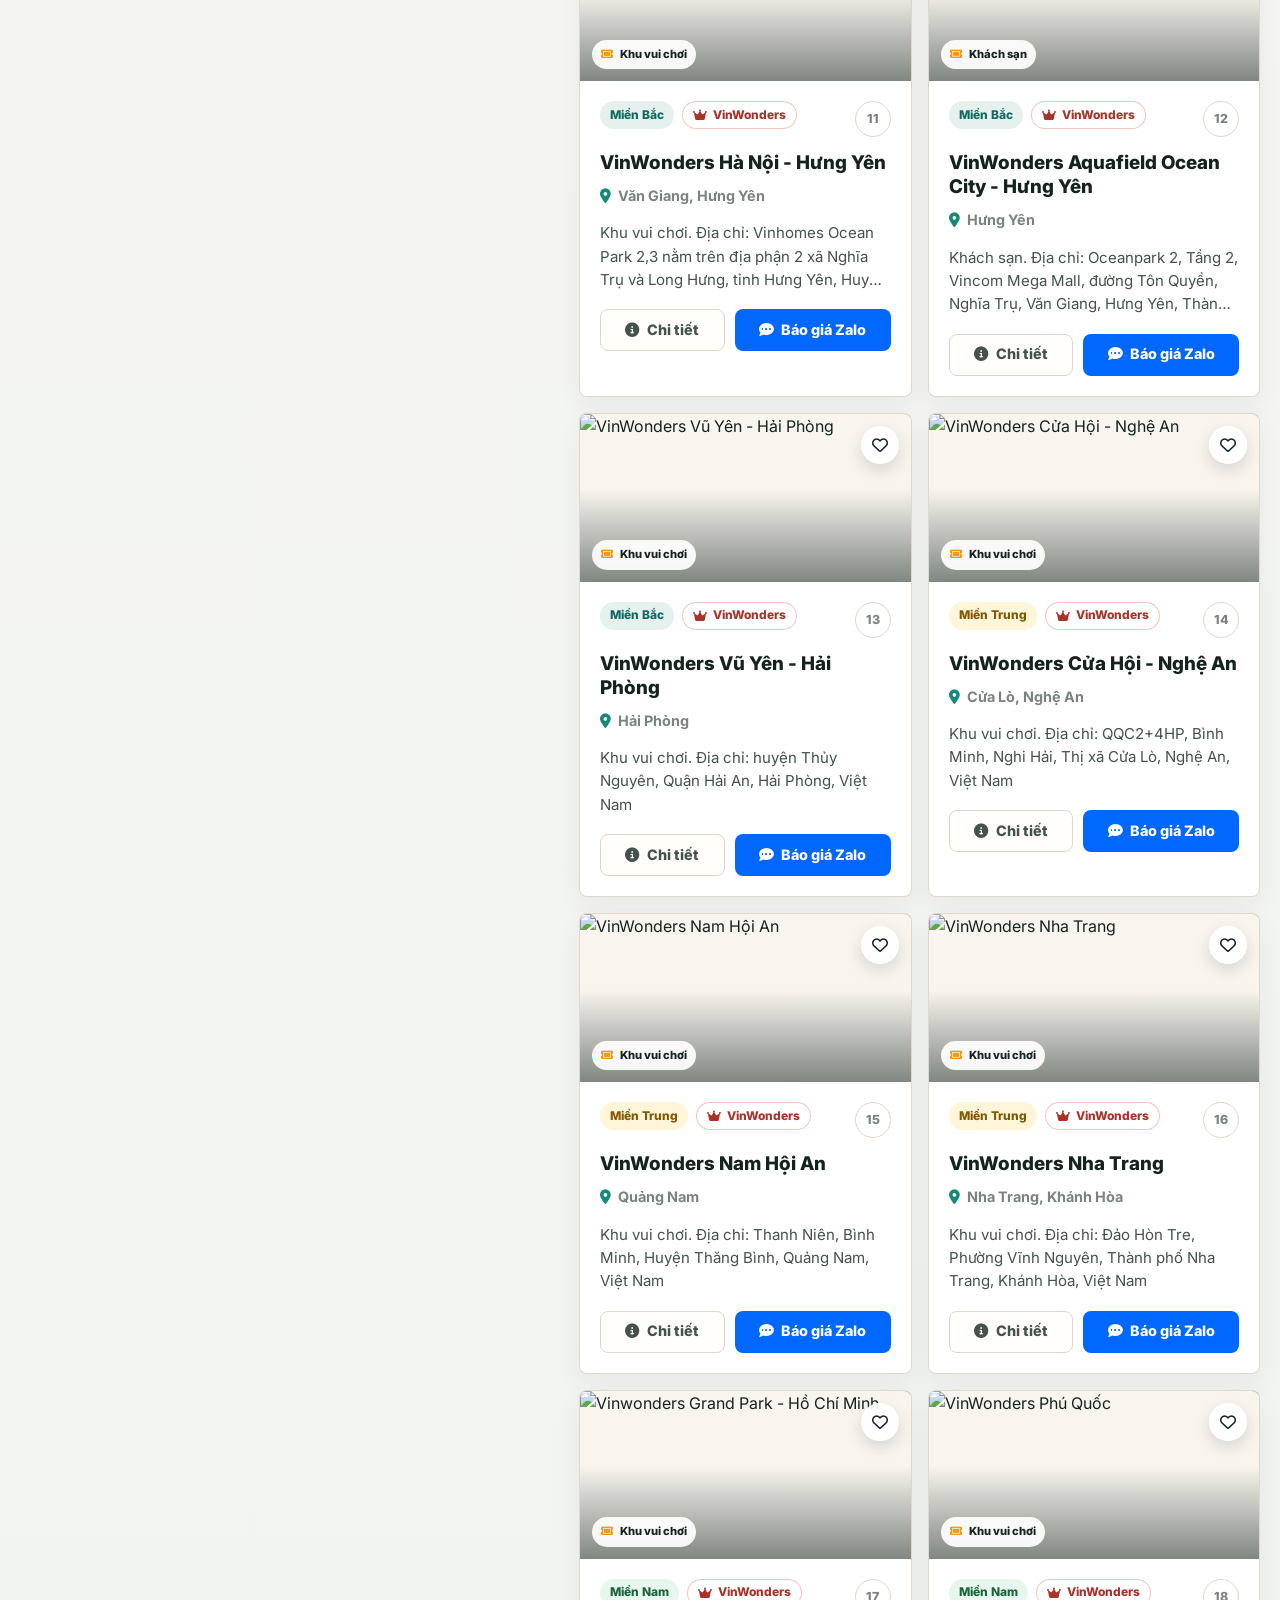
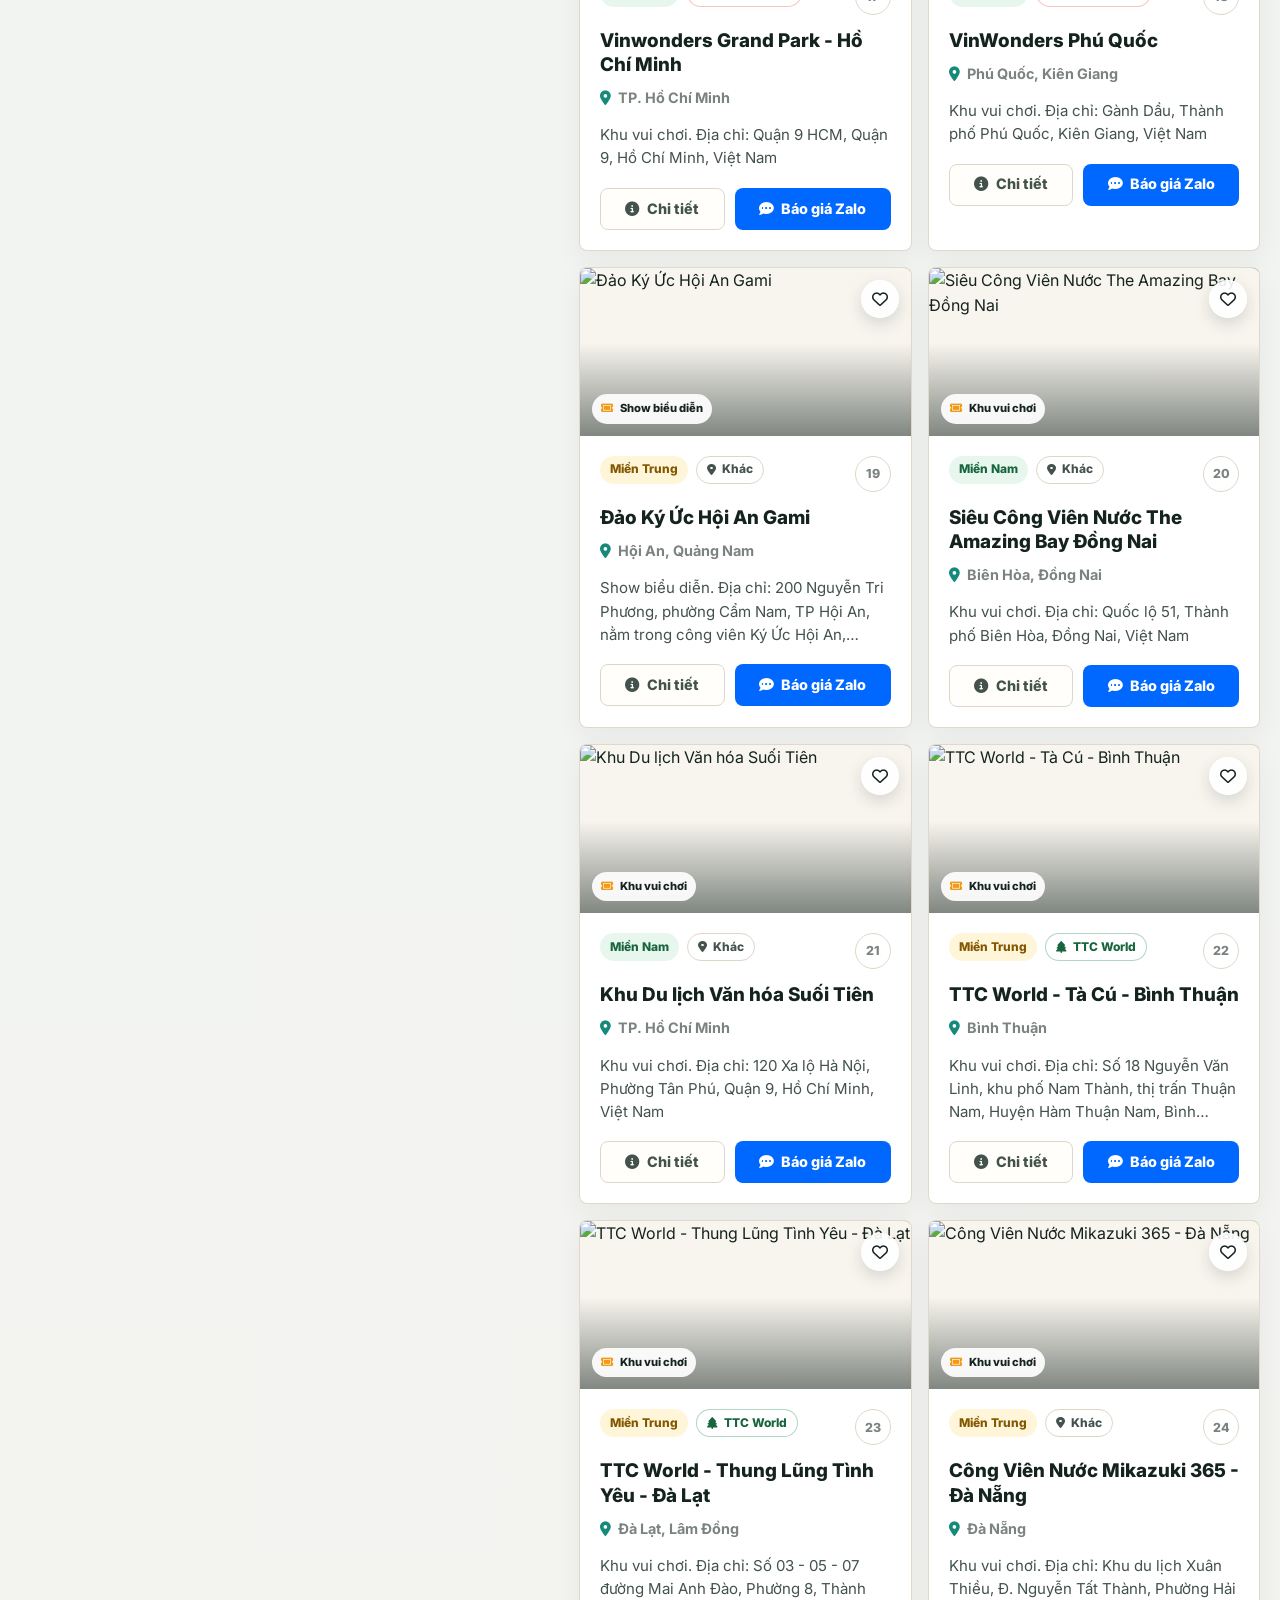
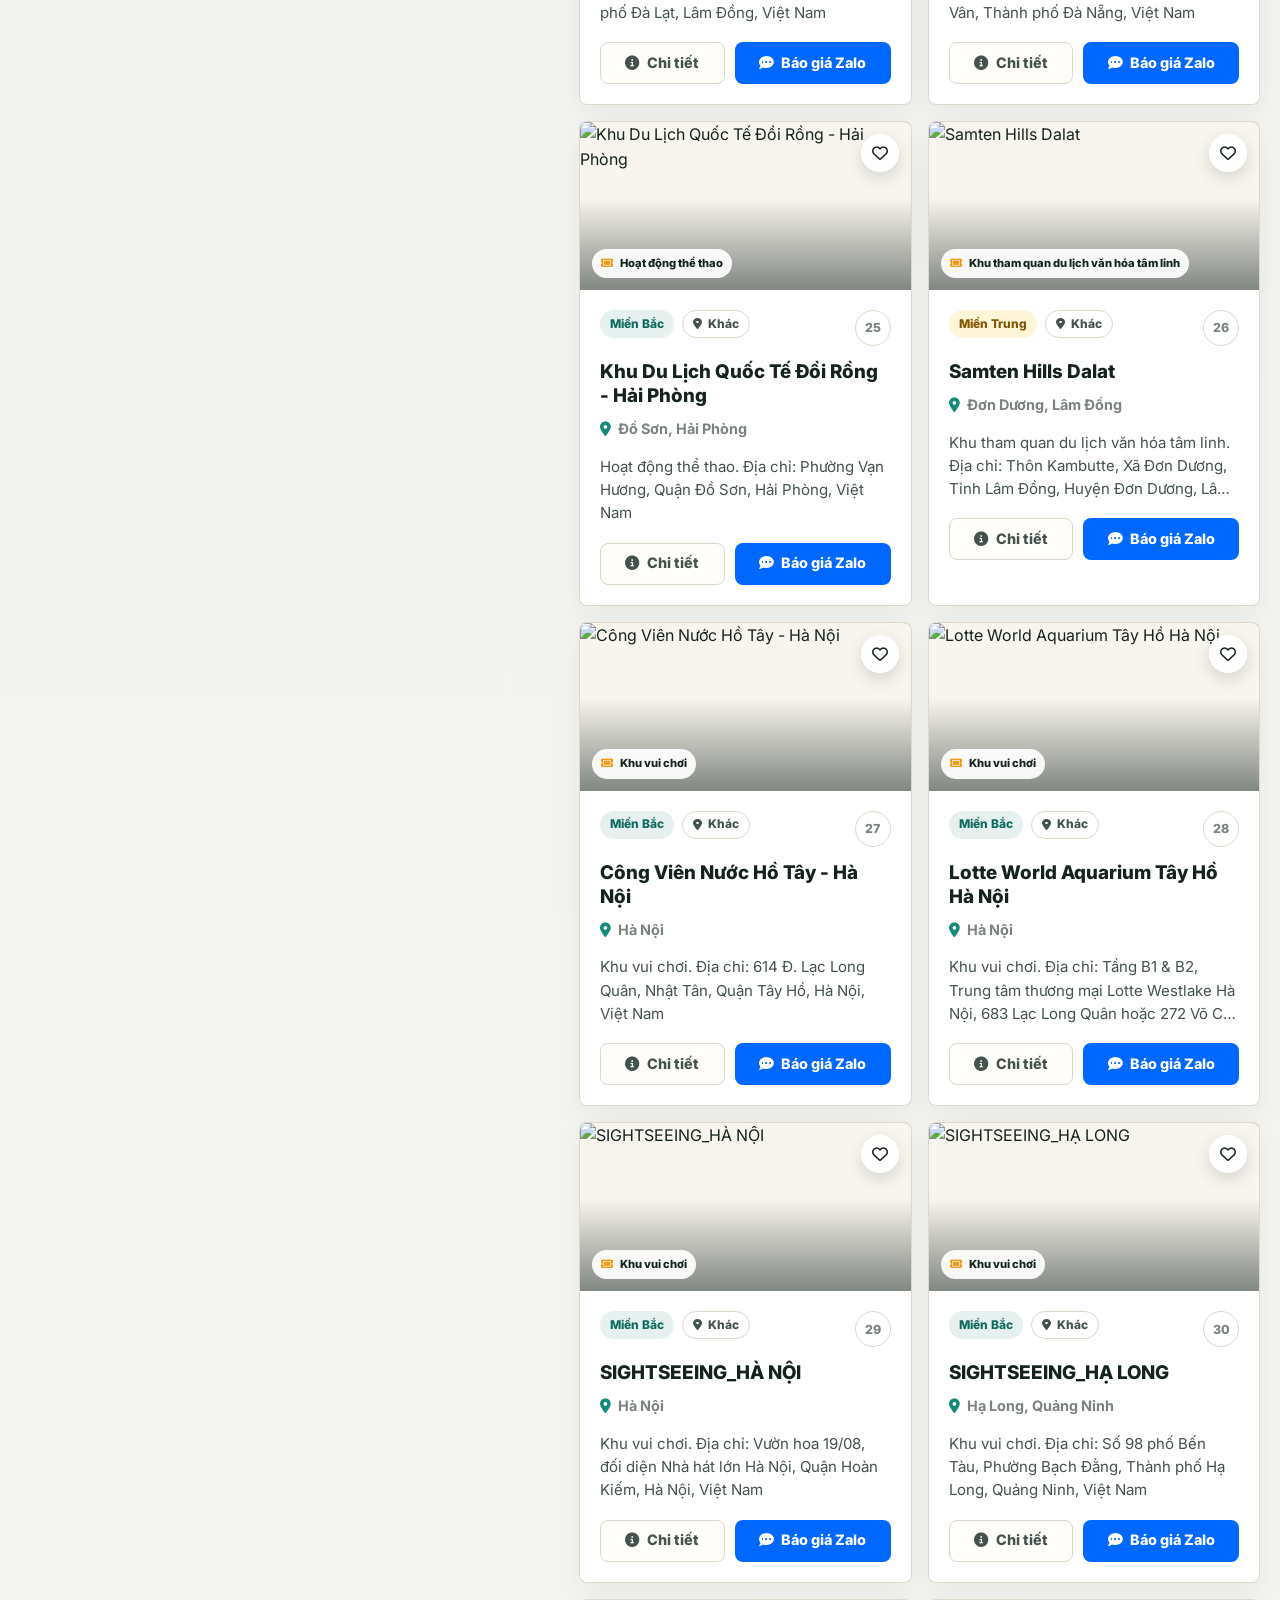
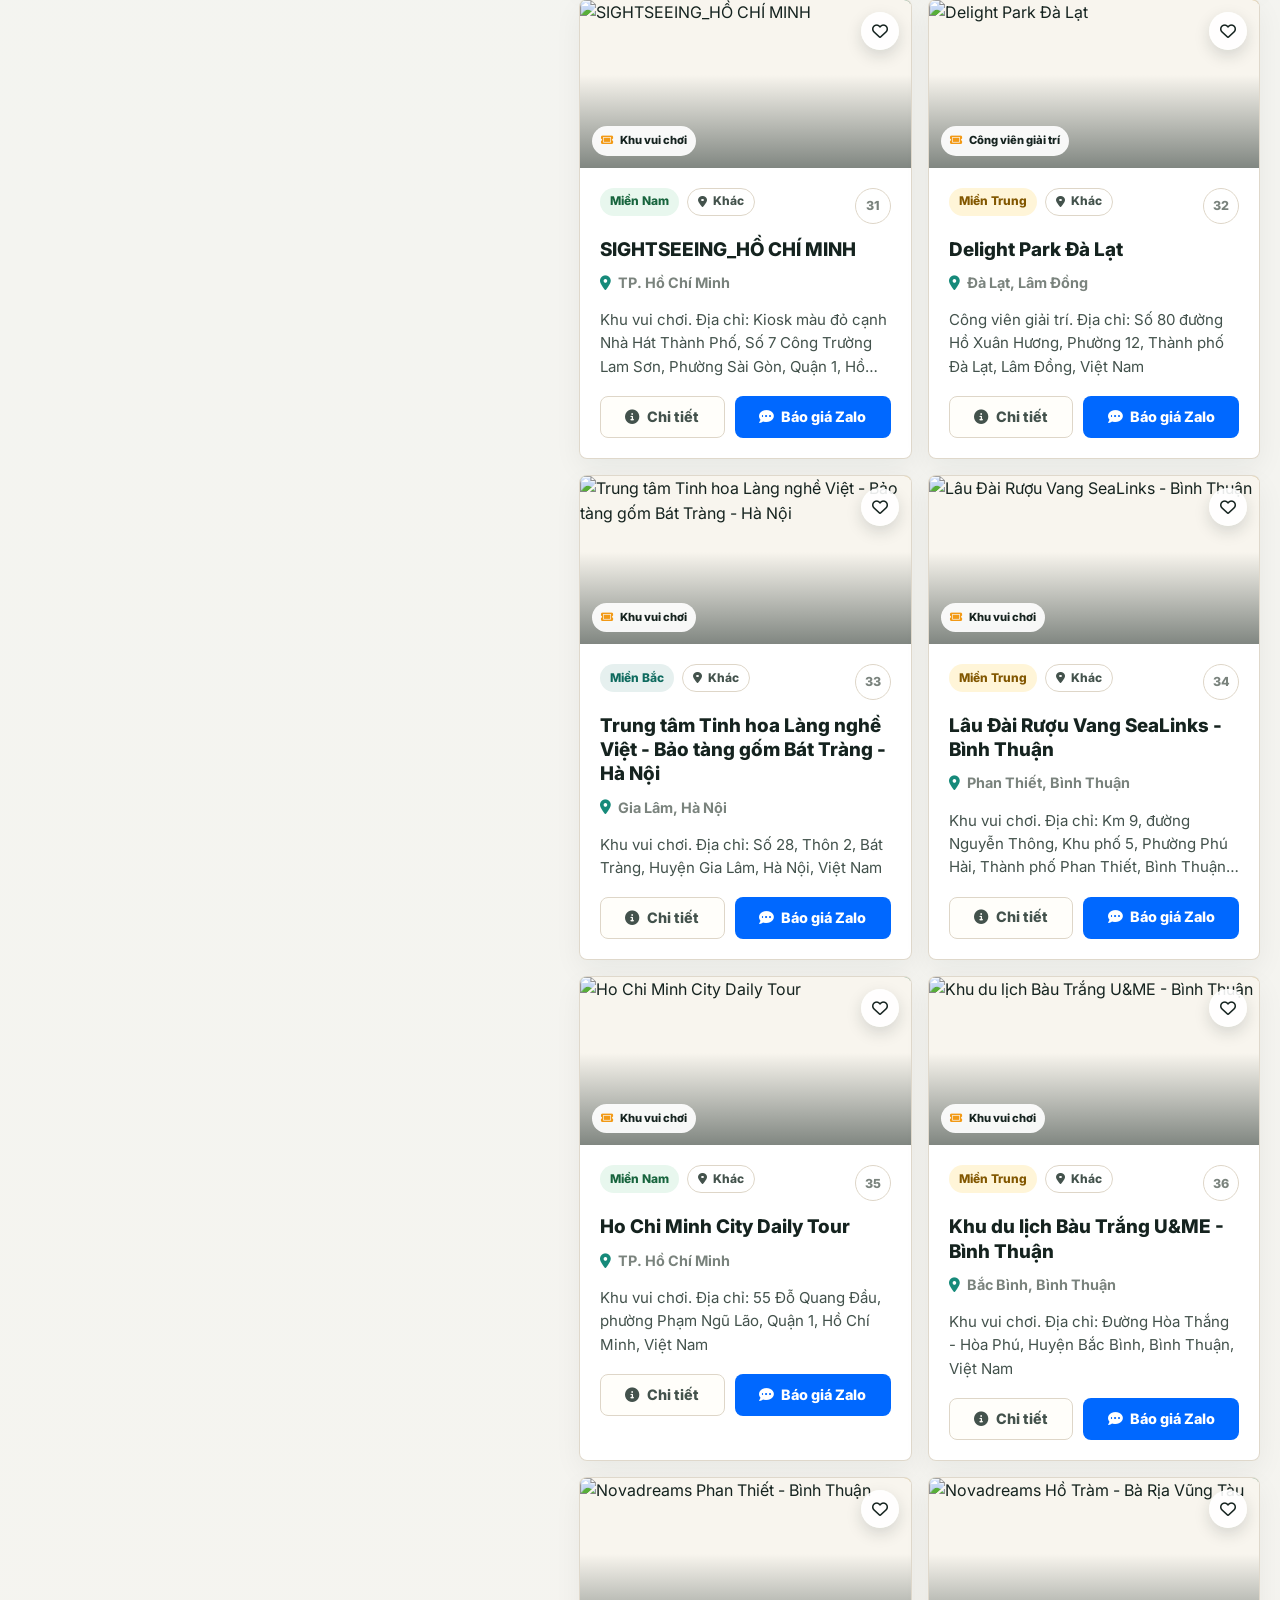
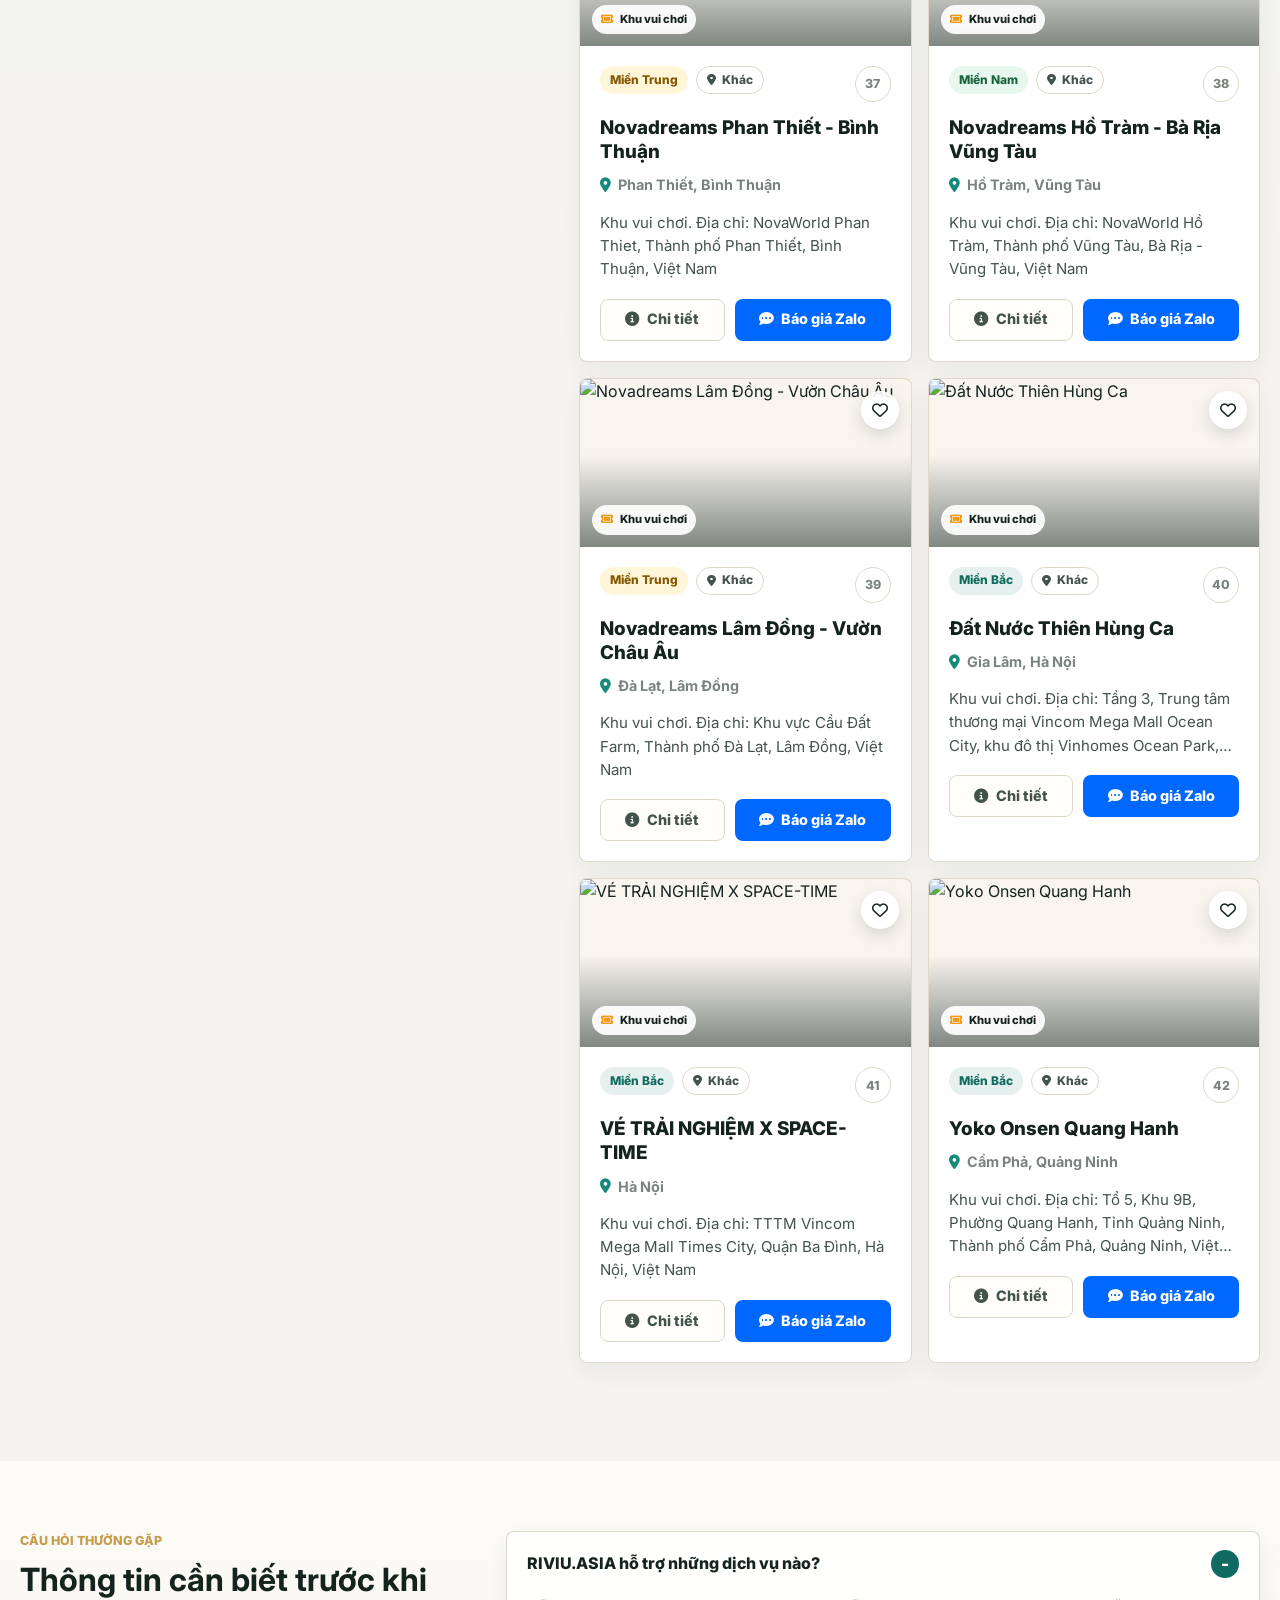
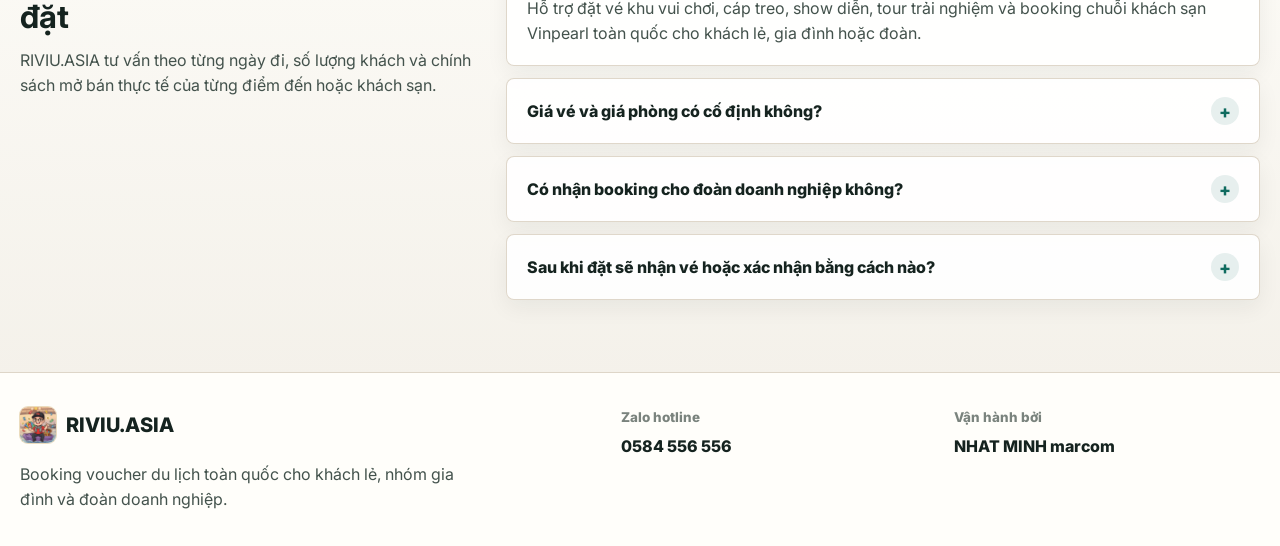
==== commit 77b717c8: "Build mobile interface and sync ticket content" ====
--- a/index.html
+++ b/index.html
@@ -2,7 +2,9 @@
 <html lang="vi">
 <head>
     <meta charset="UTF-8">
-    <meta name="viewport" content="width=device-width, initial-scale=1.0">
+    <meta name="viewport" content="width=device-width, initial-scale=1.0, viewport-fit=cover">
+    <meta name="apple-mobile-web-app-capable" content="yes">
+    <meta name="apple-mobile-web-app-status-bar-style" content="default">
     <title>RIVIU.ASIA | Voucher du lịch, vé cáp treo và khu vui chơi toàn quốc</title>
 
     <meta name="description" content="RIVIU.ASIA nhận booking voucher du lịch, vé cáp treo, công viên giải trí, show diễn và tour trải nghiệm tại Việt Nam. Tư vấn nhanh qua Zalo cho khách lẻ và đoàn.">
@@ -83,6 +85,17 @@
 <body>
     <a class="skip-link" href="#catalog">Bỏ qua đến danh mục</a>
 
+    <div class="mobile-appbar" aria-label="Thanh ứng dụng">
+        <a href="#" class="mobile-brand">
+            <img src="favicon.png" alt="">
+            <span><small>KHÁM PHÁ VIỆT NAM</small><strong>RIVIU.ASIA</strong></span>
+        </a>
+        <button class="mobile-avatar" type="button" onclick="openZaloGlobal()" aria-label="Mở tư vấn Zalo">
+            <i class="fa-regular fa-message" aria-hidden="true"></i>
+            <span></span>
+        </button>
+    </div>
+
     <header class="top-nav">
         <div class="container nav-wrap">
             <a href="#" class="logo" aria-label="RIVIU.ASIA trang chủ">
@@ -109,6 +122,12 @@
             <p class="eyebrow">Travel concierge toàn quốc</p>
             <h1 id="hero-title">RIVIU.ASIA</h1>
             <p class="hero-lead">Đặt vé khu vui chơi, cáp treo, show diễn và tour trải nghiệm nổi bật tại Việt Nam qua đội ngũ tư vấn Zalo nhanh, rõ giá và sát lịch trình.</p>
+
+            <a class="mobile-hero-search" href="#filter-bar">
+                <i class="fa-solid fa-magnifying-glass" aria-hidden="true"></i>
+                <span>Tìm điểm đến, hoạt động...</span>
+                <i class="fa-solid fa-sliders" aria-hidden="true"></i>
+            </a>
 
             <div class="hero-actions">
                 <a class="btn btn-primary" href="#catalog">
@@ -388,6 +407,14 @@
     </div>
     <div class="backdrop" id="backdrop"></div>
 
+    <nav class="mobile-bottom-nav" aria-label="Điều hướng ứng dụng">
+        <a class="active" href="#" data-mobile-nav="home"><i class="fa-solid fa-house" aria-hidden="true"></i><span>Trang chủ</span></a>
+        <a href="#catalog" data-mobile-nav="discover"><i class="fa-regular fa-compass" aria-hidden="true"></i><span>Khám phá</span></a>
+        <button class="mobile-nav-main" type="button" onclick="openZaloGlobal()"><i class="fa-solid fa-ticket" aria-hidden="true"></i><span>Đặt vé</span></button>
+        <a href="#catalog" data-mobile-nav="saved" onclick="showSavedDestinations(event)"><i class="fa-regular fa-heart" aria-hidden="true"></i><span>Đã lưu</span></a>
+        <a href="#contact" data-mobile-nav="profile"><i class="fa-regular fa-user" aria-hidden="true"></i><span>Cá nhân</span></a>
+    </nav>
+
     <script src="app.js"></script>
 </body>
 </html>
--- a/style.css
+++ b/style.css
@@ -332,7 +332,7 @@
 .promo-slide img {
     width: 100%;
     height: 100%;
-    object-fit: cover;
+    object-fit: contain;
 }
 
 .promo-dots {
@@ -927,6 +927,76 @@
     background: rgba(255, 255, 255, 0.96);
     box-shadow: 0 10px 28px rgba(21, 35, 31, 0.055);
     transition: transform 0.2s ease, border-color 0.2s ease, box-shadow 0.2s ease;
+    flex-direction: column;
+}
+
+.card-media {
+    position: relative;
+    height: 168px;
+    overflow: hidden;
+    cursor: pointer;
+    background: var(--surface-soft);
+}
+
+.card-media img {
+    width: 100%;
+    height: 100%;
+    object-fit: cover;
+    transition: transform 0.35s ease;
+}
+
+.dest-card:hover .card-media img {
+    transform: scale(1.035);
+}
+
+.card-media::after {
+    content: "";
+    position: absolute;
+    inset: 45% 0 0;
+    background: linear-gradient(transparent, rgba(10, 25, 21, 0.5));
+    pointer-events: none;
+}
+
+.card-media-badge {
+    position: absolute;
+    bottom: 12px;
+    left: 12px;
+    z-index: 1;
+    display: inline-flex;
+    align-items: center;
+    gap: 6px;
+    padding: 6px 9px;
+    border-radius: 999px;
+    background: rgba(255, 255, 255, 0.92);
+    color: var(--ink);
+    font-size: 0.7rem;
+    font-weight: 800;
+    backdrop-filter: blur(8px);
+}
+
+.card-media-badge i {
+    color: #f29a16;
+}
+
+.save-button {
+    position: absolute;
+    top: 12px;
+    right: 12px;
+    z-index: 2;
+    display: grid;
+    width: 38px;
+    height: 38px;
+    place-items: center;
+    border: 1px solid rgba(255, 255, 255, 0.7);
+    border-radius: 50%;
+    background: rgba(255, 255, 255, 0.9);
+    color: var(--ink);
+    cursor: pointer;
+    box-shadow: 0 6px 16px rgba(21, 35, 31, 0.15);
+}
+
+.save-button.saved {
+    color: #e34f45;
 }
 
 .dest-card::before {
@@ -1625,10 +1695,6 @@
         justify-content: flex-end;
     }
 
-    .promo-slide {
-        aspect-ratio: 16 / 10;
-    }
-
     .hero-inner {
         padding: 36px 0 32px;
     }
@@ -1773,10 +1839,6 @@
         font-size: 1.15rem;
     }
 
-    .promo-slide {
-        aspect-ratio: 4 / 3;
-    }
-
     .hero-section h1 {
         font-size: 2.45rem;
     }
@@ -1803,3 +1865,467 @@
         font-size: 1.32rem;
     }
 }
+
+/* Mobile app shell */
+.mobile-appbar,
+.mobile-bottom-nav,
+.mobile-hero-search {
+    display: none;
+}
+
+@media (max-width: 820px) {
+    :root {
+        --radius: 18px;
+    }
+
+    html {
+        scroll-padding-top: 82px;
+    }
+
+    body {
+        padding-bottom: calc(78px + env(safe-area-inset-bottom));
+        background: #f8faf9;
+    }
+
+    .mobile-appbar {
+        position: sticky;
+        top: 0;
+        z-index: 920;
+        display: flex;
+        min-height: 68px;
+        align-items: center;
+        justify-content: space-between;
+        padding: max(9px, env(safe-area-inset-top)) 18px 9px;
+        border-bottom: 1px solid rgba(21, 35, 31, 0.08);
+        background: rgba(255, 255, 255, 0.94);
+        backdrop-filter: blur(18px);
+    }
+
+    .mobile-brand {
+        display: flex;
+        align-items: center;
+        gap: 10px;
+    }
+
+    .mobile-brand img {
+        width: 38px;
+        height: 38px;
+        border-radius: 12px;
+        object-fit: cover;
+    }
+
+    .mobile-brand span {
+        display: grid;
+        line-height: 1.05;
+    }
+
+    .mobile-brand small {
+        color: var(--muted);
+        font-size: 0.58rem;
+        font-weight: 800;
+        letter-spacing: 0.12em;
+    }
+
+    .mobile-brand strong {
+        margin-top: 4px;
+        font-size: 1rem;
+        letter-spacing: -0.02em;
+    }
+
+    .mobile-avatar {
+        position: relative;
+        display: grid;
+        width: 40px;
+        height: 40px;
+        place-items: center;
+        border-radius: 50%;
+        background: #eef6f3;
+        color: var(--brand);
+        font-size: 1rem;
+    }
+
+    .mobile-avatar span {
+        position: absolute;
+        top: 2px;
+        right: 2px;
+        width: 9px;
+        height: 9px;
+        border: 2px solid white;
+        border-radius: 50%;
+        background: #ff6a49;
+    }
+
+    .top-nav {
+        display: none;
+    }
+
+    .hero-section {
+        min-height: 430px;
+        margin: 0 14px;
+        overflow: hidden;
+        border-radius: 0 0 28px 28px;
+        background:
+            linear-gradient(180deg, rgba(8, 25, 22, 0.12), rgba(8, 25, 22, 0.84)),
+            url("assets/banner-voucher-du-lich.jpg") center / cover no-repeat;
+        box-shadow: 0 20px 42px rgba(21, 35, 31, 0.18);
+    }
+
+    .hero-inner {
+        display: flex;
+        min-height: 430px;
+        flex-direction: column;
+        justify-content: flex-end;
+        padding: 48px 8px 24px;
+    }
+
+    .hero-section .eyebrow {
+        color: #f4d18b;
+        font-size: 0.68rem;
+        letter-spacing: 0.14em;
+    }
+
+    .hero-section h1 {
+        font-size: clamp(2.5rem, 13vw, 3.5rem);
+        letter-spacing: -0.055em;
+    }
+
+    .hero-lead {
+        display: -webkit-box;
+        max-width: 34rem;
+        margin-top: 8px;
+        overflow: hidden;
+        font-size: 0.92rem;
+        -webkit-box-orient: vertical;
+        -webkit-line-clamp: 2;
+    }
+
+    .mobile-hero-search {
+        display: grid;
+        grid-template-columns: auto 1fr auto;
+        gap: 11px;
+        align-items: center;
+        min-height: 52px;
+        margin-top: 20px;
+        padding: 0 16px;
+        border-radius: 16px;
+        background: white;
+        color: var(--ink);
+        box-shadow: 0 14px 30px rgba(8, 25, 22, 0.22);
+        font-size: 0.88rem;
+        font-weight: 600;
+    }
+
+    .mobile-hero-search i:last-child {
+        display: grid;
+        width: 34px;
+        height: 34px;
+        place-items: center;
+        border-radius: 11px;
+        background: #fff1e8;
+        color: #ef7042;
+    }
+
+    .hero-actions,
+    .hero-stats {
+        display: none;
+    }
+
+    .promo-banner-section {
+        padding: 30px 0 0;
+    }
+
+    .promo-banner-section .container {
+        width: 100%;
+    }
+
+    .promo-slider {
+        border: 0;
+        border-radius: 0;
+        background: transparent;
+        box-shadow: none;
+    }
+
+    .promo-slider-head {
+        padding: 0 2px;
+    }
+
+    .promo-slider-head .eyebrow {
+        color: #ee6b42;
+    }
+
+    .promo-slider-head h2 {
+        font-size: 1.3rem;
+        letter-spacing: -0.025em;
+    }
+
+    .promo-controls {
+        display: none;
+    }
+
+    .promo-viewport {
+        border-radius: 20px;
+        box-shadow: 0 12px 28px rgba(21, 35, 31, 0.1);
+    }
+
+    .service-band,
+    .map-column,
+    .faq-section,
+    .advisory-popup {
+        display: none !important;
+    }
+
+    .catalog-section {
+        padding: 42px 0 30px;
+    }
+
+    .section-heading {
+        margin-bottom: 22px;
+        text-align: left;
+    }
+
+    .section-heading .eyebrow {
+        color: #ee6b42;
+        font-size: 0.67rem;
+    }
+
+    .section-heading h2 {
+        font-size: 1.65rem;
+        letter-spacing: -0.035em;
+    }
+
+    .section-heading > p:last-child {
+        display: none;
+    }
+
+    .toolbar-panel {
+        margin: 0 -14px;
+        padding: 14px;
+        border: 0;
+        border-radius: 0;
+        background: transparent;
+        box-shadow: none;
+    }
+
+    .search-container {
+        position: sticky;
+        top: 78px;
+        z-index: 20;
+        padding: 4px;
+        border-radius: 18px;
+        background: white;
+        box-shadow: 0 10px 30px rgba(21, 35, 31, 0.1);
+    }
+
+    #main-search {
+        border: 0;
+        border-radius: 14px;
+        background: transparent;
+    }
+
+    .filter-groups {
+        gap: 12px;
+        margin-top: 18px;
+    }
+
+    .filter-group {
+        display: flex;
+        width: calc(100vw - 28px);
+        grid-template-columns: none;
+        gap: 8px;
+        overflow-x: auto;
+        padding: 0 0 5px;
+        scrollbar-width: none;
+    }
+
+    .filter-group::-webkit-scrollbar {
+        display: none;
+    }
+
+    .fg-label {
+        display: none;
+    }
+
+    .filter-btn {
+        flex: 0 0 auto;
+        width: auto;
+        min-height: 38px;
+        padding: 0 14px;
+        border-radius: 999px;
+        background: white;
+        box-shadow: 0 4px 12px rgba(21, 35, 31, 0.05);
+    }
+
+    .results-info {
+        flex-direction: row;
+        align-items: center;
+        margin: 18px 0 14px;
+    }
+
+    .results-info h2 {
+        font-size: 1.15rem;
+    }
+
+    .btn-reset {
+        width: 40px;
+        min-height: 40px;
+        padding: 0;
+        border-radius: 50%;
+    }
+
+    .btn-reset span {
+        display: none;
+    }
+
+    .destinations-grid {
+        gap: 18px;
+    }
+
+    .dest-card {
+        min-height: 0;
+        border: 0;
+        border-radius: 22px;
+        box-shadow: 0 12px 30px rgba(21, 35, 31, 0.09);
+    }
+
+    .dest-card::before {
+        display: none;
+    }
+
+    .card-media {
+        height: min(52vw, 230px);
+    }
+
+    .card-content {
+        padding: 16px;
+    }
+
+    .card-header-flex {
+        margin-bottom: 10px;
+    }
+
+    .card-index,
+    .tag-brand {
+        display: none;
+    }
+
+    .tag-region {
+        min-height: 25px;
+        padding: 0 9px;
+        font-size: 0.67rem;
+    }
+
+    .card-title {
+        font-size: 1.12rem;
+    }
+
+    .card-desc {
+        margin-top: 10px;
+        font-size: 0.86rem;
+        -webkit-line-clamp: 2;
+        line-clamp: 2;
+    }
+
+    .card-actions {
+        grid-template-columns: 0.75fr 1.25fr;
+        padding-top: 14px;
+    }
+
+    .card-action {
+        border-radius: 13px;
+        font-size: 0.82rem;
+    }
+
+    .card-action.primary {
+        background: linear-gradient(135deg, #0f6b5f, #168a7a);
+    }
+
+    .site-footer {
+        padding: 32px 0 20px;
+    }
+
+    .footer-grid {
+        text-align: center;
+    }
+
+    .footer-logo {
+        justify-content: center;
+    }
+
+    .booking-modal {
+        top: auto;
+        bottom: 0;
+        left: 0;
+        width: 100%;
+        max-height: 88vh;
+        border-radius: 26px 26px 0 0;
+        transform: translateY(102%);
+    }
+
+    .booking-modal.open {
+        transform: translateY(0);
+    }
+
+    .modal-banner {
+        min-height: 120px;
+    }
+
+    .modal-body {
+        padding-bottom: calc(28px + env(safe-area-inset-bottom));
+    }
+
+    .mobile-bottom-nav {
+        position: fixed;
+        right: 0;
+        bottom: 0;
+        left: 0;
+        z-index: 980;
+        display: grid;
+        grid-template-columns: repeat(5, 1fr);
+        min-height: calc(68px + env(safe-area-inset-bottom));
+        padding: 8px 8px max(8px, env(safe-area-inset-bottom));
+        border-top: 1px solid rgba(21, 35, 31, 0.08);
+        background: rgba(255, 255, 255, 0.96);
+        box-shadow: 0 -8px 28px rgba(21, 35, 31, 0.08);
+        backdrop-filter: blur(18px);
+    }
+
+    .mobile-bottom-nav a,
+    .mobile-bottom-nav button {
+        display: flex;
+        min-width: 0;
+        flex-direction: column;
+        align-items: center;
+        justify-content: center;
+        gap: 4px;
+        background: transparent;
+        color: #86918c;
+        font-size: 0.63rem;
+        font-weight: 700;
+    }
+
+    .mobile-bottom-nav i {
+        font-size: 1.1rem;
+    }
+
+    .mobile-bottom-nav .active {
+        color: var(--brand);
+    }
+
+    .mobile-bottom-nav .mobile-nav-main {
+        position: relative;
+        top: -18px;
+        color: var(--brand);
+    }
+
+    .mobile-nav-main i {
+        display: grid;
+        width: 52px;
+        height: 52px;
+        place-items: center;
+        border: 5px solid white;
+        border-radius: 50%;
+        background: linear-gradient(135deg, #0f6b5f, #168a7a);
+        color: white;
+        box-shadow: 0 10px 24px rgba(15, 107, 95, 0.3);
+    }
+}
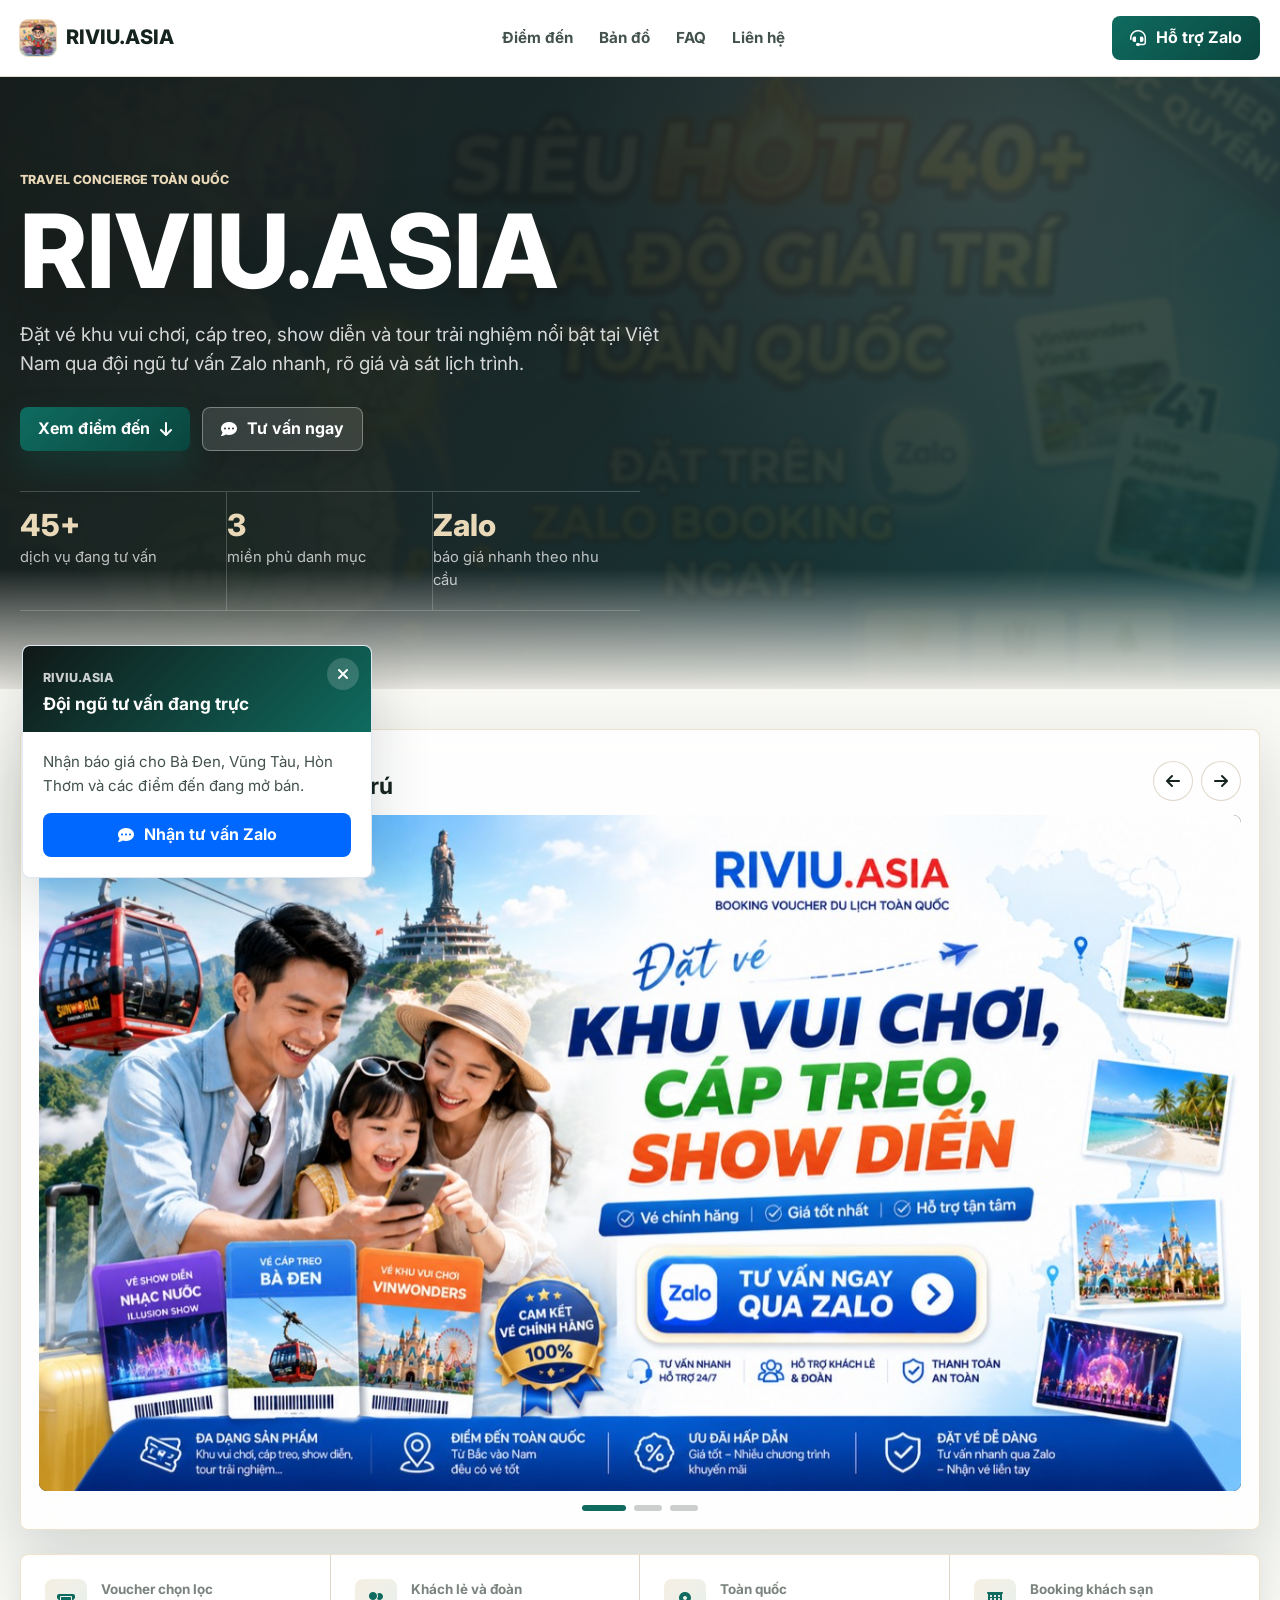
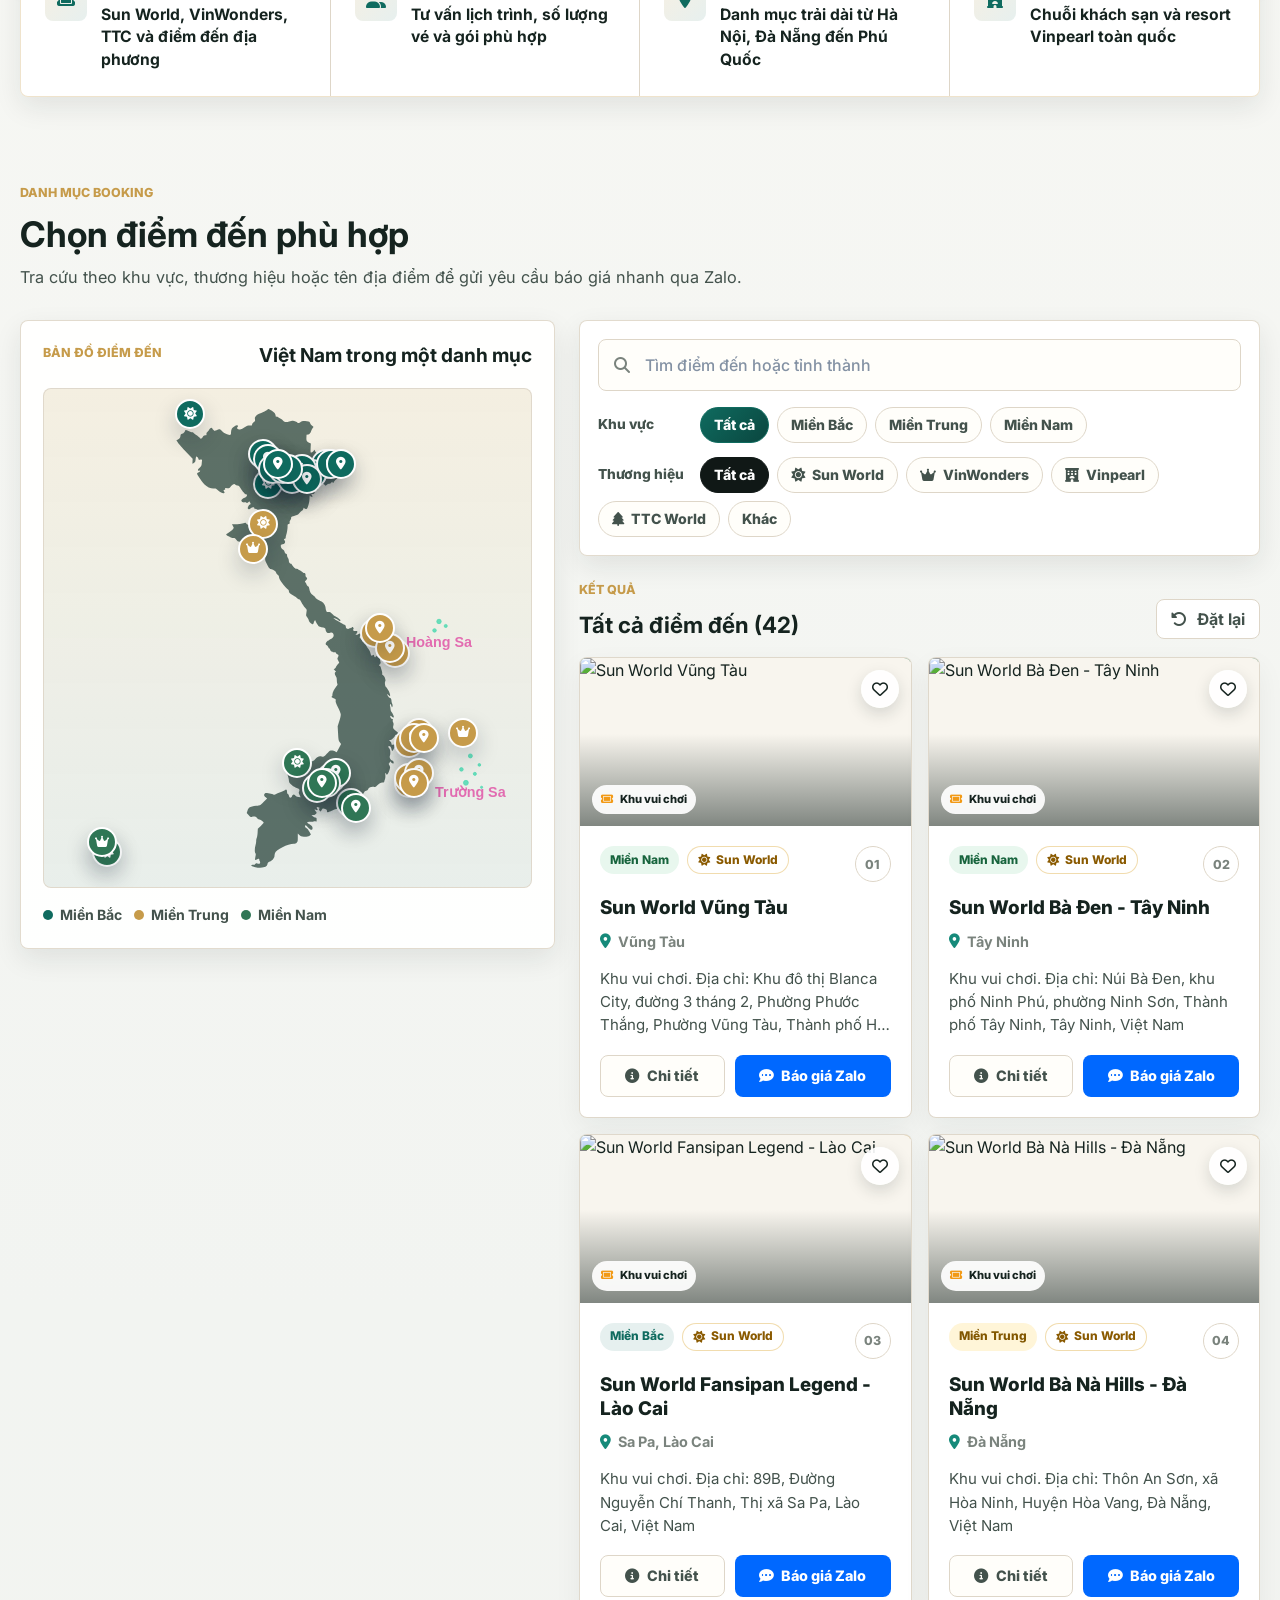
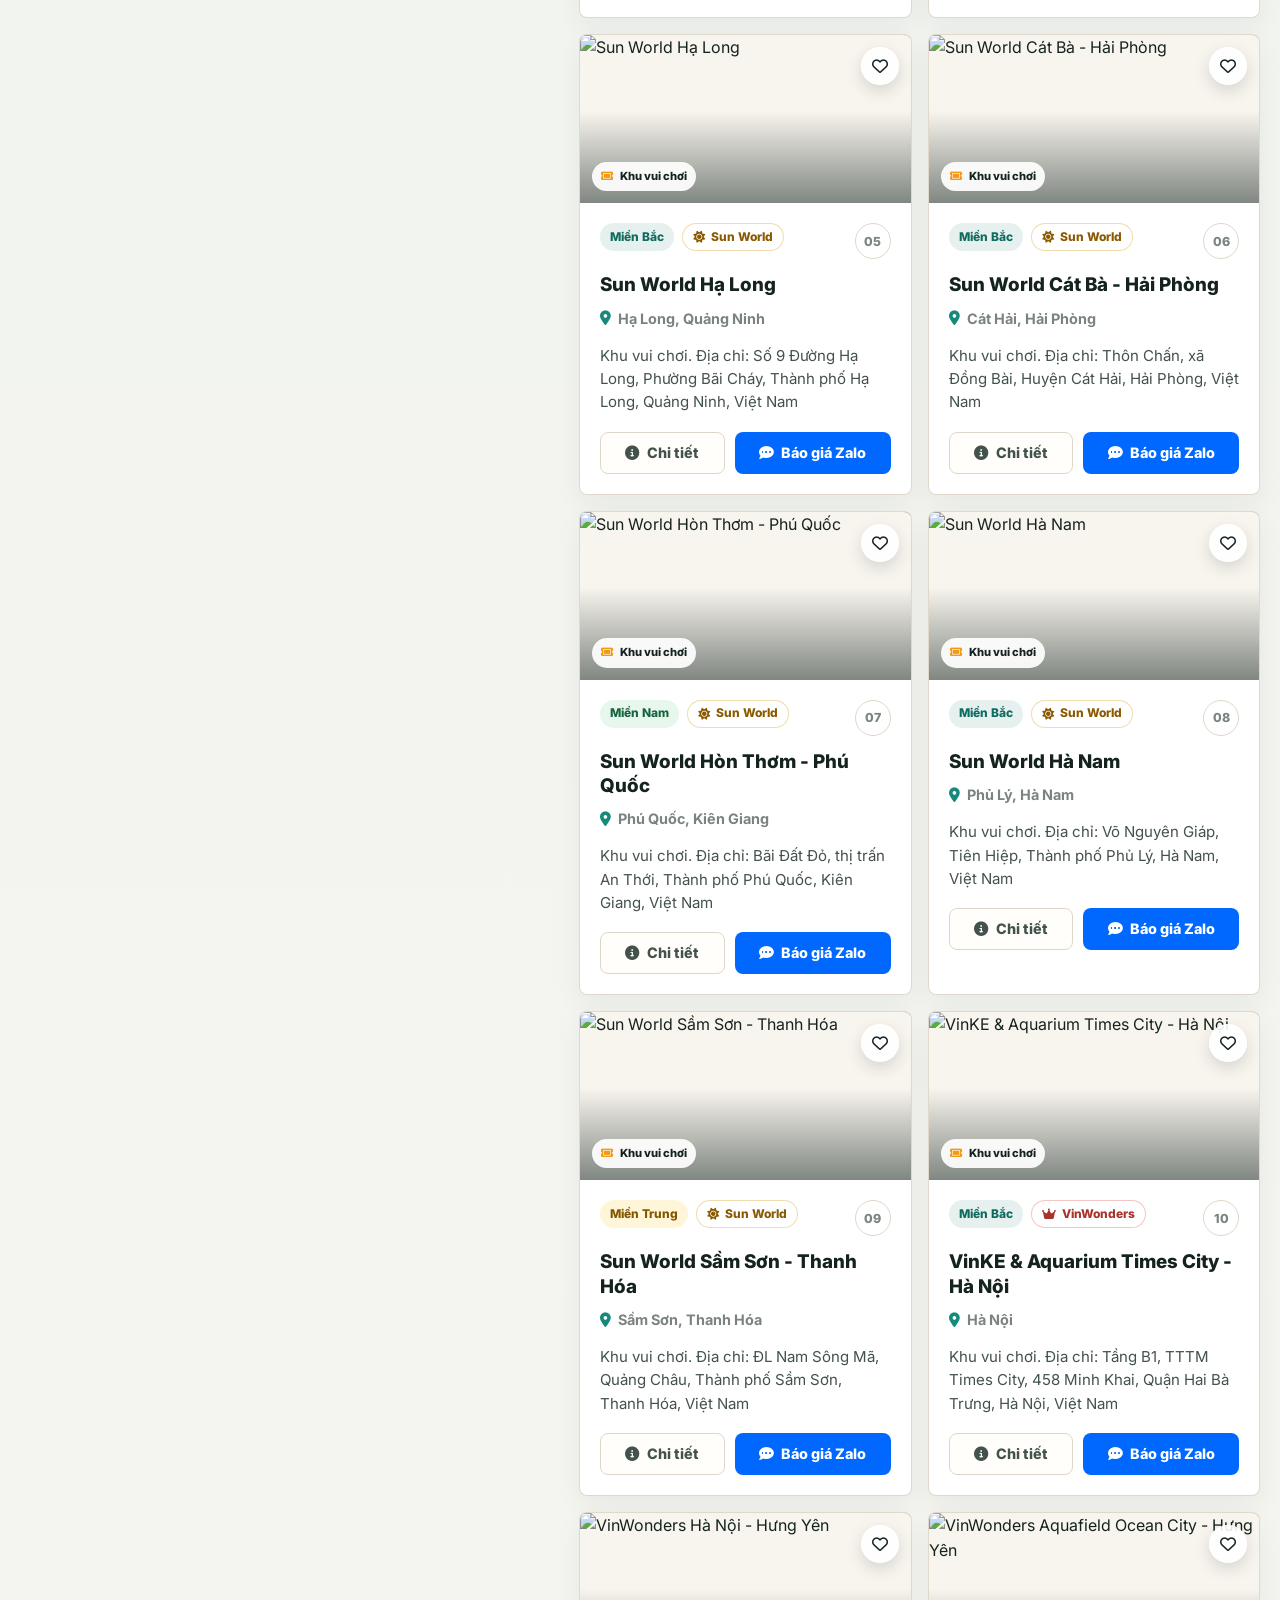
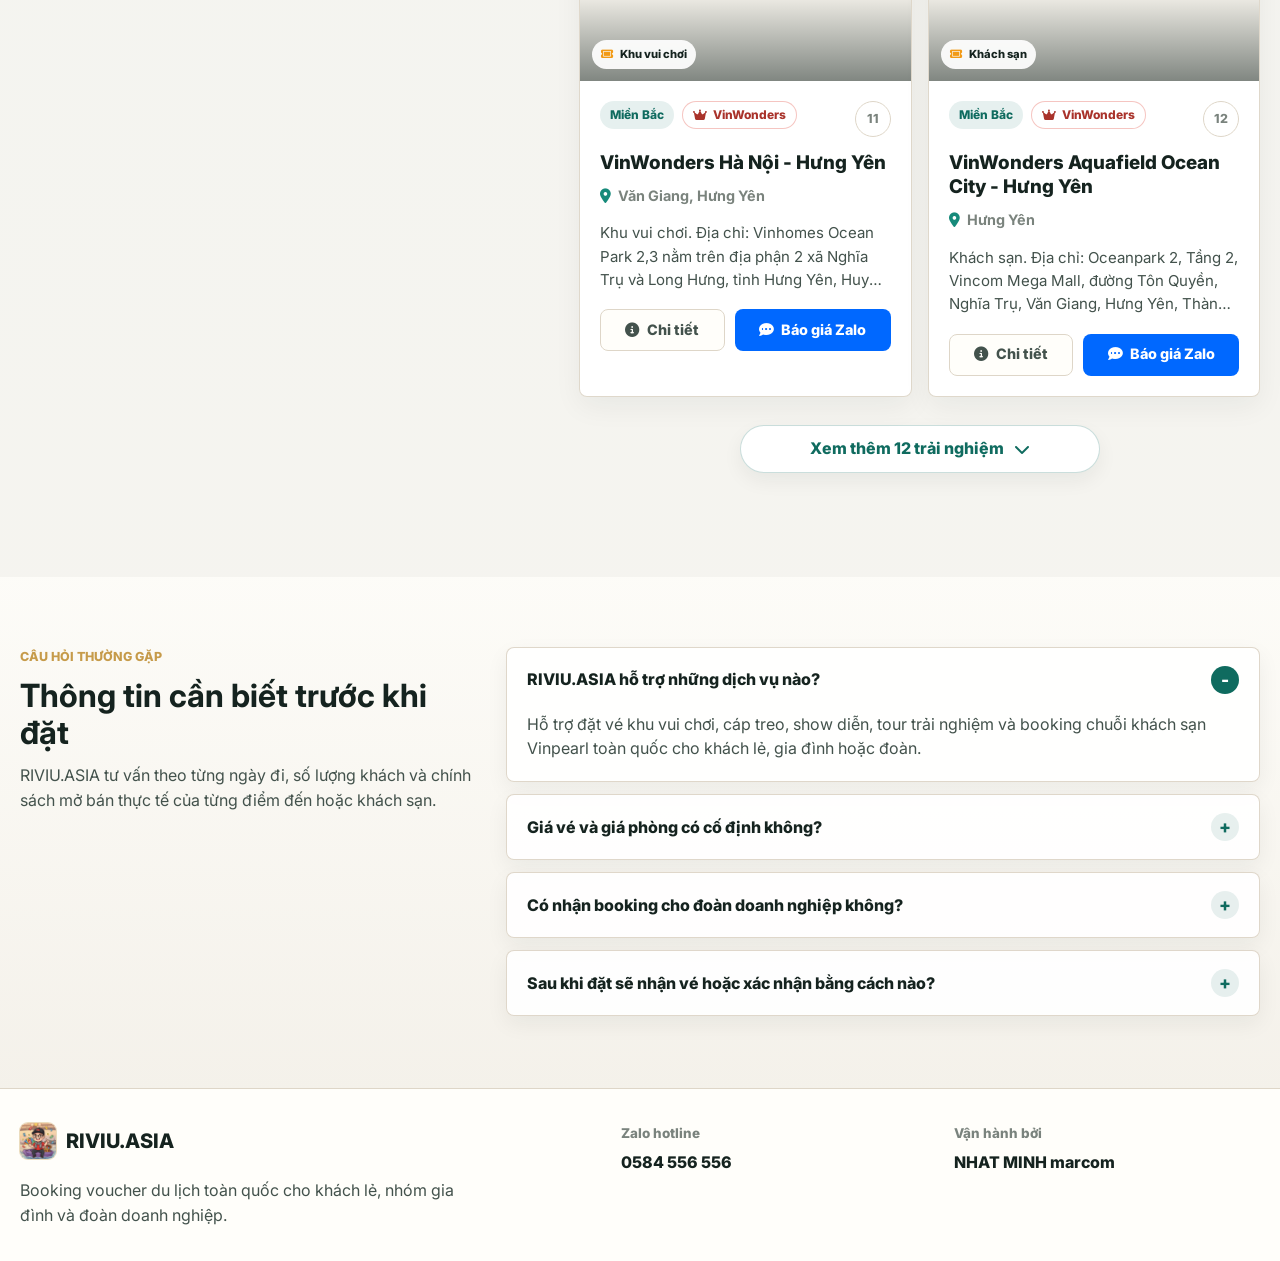
==== commit edac079c: "Improve mobile filters and add guided Zalo quotes" ====
--- a/index.html
+++ b/index.html
@@ -29,7 +29,7 @@
     <link rel="preconnect" href="https://fonts.gstatic.com" crossorigin>
     <link href="https://fonts.googleapis.com/css2?family=Inter:wght@400;500;600;700;800&display=swap" rel="stylesheet">
     <link rel="stylesheet" href="https://cdnjs.cloudflare.com/ajax/libs/font-awesome/6.4.0/css/all.min.css">
-    <link rel="stylesheet" href="style.css">
+    <link rel="stylesheet" href="style.css?v=20260811-4">
     <script type="application/ld+json">
     {
         "@context": "https://schema.org",
@@ -262,10 +262,25 @@
                             <label class="sr-only" for="main-search">Tìm kiếm điểm đến</label>
                             <i class="fa-solid fa-magnifying-glass search-icon" aria-hidden="true"></i>
                             <input type="text" id="main-search" placeholder="Tìm điểm đến hoặc tỉnh thành" autocomplete="off">
+                            <button class="mobile-filter-toggle" id="mobile-filter-toggle" type="button" aria-expanded="false" aria-controls="filter-groups">
+                                <i class="fa-solid fa-sliders" aria-hidden="true"></i>
+                                <span>Lọc</span>
+                                <b id="active-filter-count" hidden>0</b>
+                            </button>
                             <ul class="search-suggestions" id="search-suggestions"></ul>
                         </div>
 
-                        <div class="filter-groups">
+                        <div class="filter-sheet-backdrop" id="filter-sheet-backdrop"></div>
+                        <div class="filter-groups" id="filter-groups" role="dialog" aria-modal="true" aria-labelledby="filter-sheet-title" aria-hidden="true">
+                            <div class="filter-sheet-head">
+                                <div>
+                                    <span>BỘ LỌC KHÁM PHÁ</span>
+                                    <h3 id="filter-sheet-title">Tìm chuyến đi phù hợp</h3>
+                                </div>
+                                <button id="filter-sheet-close" type="button" aria-label="Đóng bộ lọc">
+                                    <i class="fa-solid fa-xmark" aria-hidden="true"></i>
+                                </button>
+                            </div>
                             <div class="filter-group filter-group--region" role="group" aria-label="Lọc theo khu vực">
                                 <span class="fg-label">Khu vực</span>
                                 <button class="filter-btn active" type="button" data-filter="all" data-type="region">Tất cả</button>
@@ -291,6 +306,12 @@
                                 </button>
                                 <button class="filter-btn brand-btn" type="button" data-filter="other" data-type="brand">Khác</button>
                             </div>
+                            <div class="filter-sheet-footer">
+                                <button class="filter-sheet-reset" type="button" onclick="resetFilters()">Xóa tất cả</button>
+                                <button class="filter-sheet-apply" id="filter-sheet-apply" type="button" onclick="applyFilterSheet()">
+                                    Xem <span id="filter-sheet-result-count">42</span> kết quả
+                                </button>
+                            </div>
                         </div>
                     </div>
 
@@ -306,6 +327,11 @@
                     </div>
 
                     <div class="destinations-grid" id="destinations-grid"></div>
+
+                    <button class="load-more-button" id="load-more-button" type="button" hidden>
+                        <span>Xem thêm trải nghiệm</span>
+                        <i class="fa-solid fa-chevron-down" aria-hidden="true"></i>
+                    </button>
 
                     <div class="empty-state" id="no-results" hidden>
                         <i class="fa-regular fa-compass" aria-hidden="true"></i>
@@ -398,11 +424,104 @@
                     <span id="modal-location"><i class="fa-solid fa-location-dot" aria-hidden="true"></i> Tỉnh/Thành phố</span>
                 </div>
                 <p id="modal-desc" class="modal-desc">Mô tả chi tiết điểm đến.</p>
-                <a href="#" id="zalo-link" target="_blank" rel="noopener" class="btn btn-zalo-large">
+                <button id="zalo-link" type="button" class="btn btn-zalo-large">
                     <i class="fa-solid fa-comment-dots" aria-hidden="true"></i>
-                    <span>Nhắn Zalo nhận báo giá</span>
-                </a>
-            </div>
+                    <span>Chuẩn bị yêu cầu báo giá</span>
+                </button>
+            </div>
+        </div>
+    </div>
+
+    <div class="quote-modal" id="quote-modal" role="dialog" aria-modal="true" aria-labelledby="quote-title" aria-hidden="true">
+        <div class="quote-modal-content">
+            <header class="quote-modal-head">
+                <div>
+                    <span class="quote-kicker">YÊU CẦU BÁO GIÁ</span>
+                    <h2 id="quote-title">Thông tin chuyến đi</h2>
+                </div>
+                <button class="quote-close" id="quote-close" type="button" aria-label="Đóng bảng báo giá">
+                    <i class="fa-solid fa-xmark" aria-hidden="true"></i>
+                </button>
+            </header>
+
+            <div class="quote-progress" aria-label="Tiến trình gửi yêu cầu">
+                <span class="active" data-quote-progress="1"><b>1</b> Thông tin</span>
+                <i aria-hidden="true"></i>
+                <span data-quote-progress="2"><b>2</b> Gửi Zalo</span>
+            </div>
+
+            <section class="quote-step active" id="quote-step-1" data-quote-step="1">
+                <div class="quote-destination">
+                    <i class="fa-solid fa-location-dot" aria-hidden="true"></i>
+                    <div><small>Điểm đến</small><strong id="quote-destination-name">Tên điểm đến</strong></div>
+                </div>
+
+                <div class="quote-field-grid">
+                    <label class="quote-field">
+                        <span>Ngày đi <em>*</em></span>
+                        <input id="quote-date" type="date" required>
+                    </label>
+                    <label class="quote-field">
+                        <span>Khung giờ</span>
+                        <select id="quote-time">
+                            <option value="Linh hoạt">Linh hoạt</option>
+                            <option value="Buổi sáng">Buổi sáng</option>
+                            <option value="Buổi chiều">Buổi chiều</option>
+                            <option value="Buổi tối">Buổi tối</option>
+                        </select>
+                    </label>
+                </div>
+
+                <div class="quote-guests" aria-label="Số lượng khách">
+                    <div class="guest-row">
+                        <div><strong>Người lớn</strong><small>Từ 140 cm hoặc theo quy định điểm đến</small></div>
+                        <div class="guest-counter">
+                            <button type="button" data-count="adults" data-delta="-1" aria-label="Giảm người lớn">−</button>
+                            <output id="quote-adults">2</output>
+                            <button type="button" data-count="adults" data-delta="1" aria-label="Tăng người lớn">+</button>
+                        </div>
+                    </div>
+                    <div class="guest-row">
+                        <div><strong>Trẻ em</strong><small>Nhân viên sẽ xác nhận lại độ tuổi/chiều cao</small></div>
+                        <div class="guest-counter">
+                            <button type="button" data-count="children" data-delta="-1" aria-label="Giảm trẻ em">−</button>
+                            <output id="quote-children">0</output>
+                            <button type="button" data-count="children" data-delta="1" aria-label="Tăng trẻ em">+</button>
+                        </div>
+                    </div>
+                </div>
+
+                <button class="quote-next" id="quote-next" type="button">
+                    Tiếp tục <i class="fa-solid fa-arrow-right" aria-hidden="true"></i>
+                </button>
+            </section>
+
+            <section class="quote-step" id="quote-step-2" data-quote-step="2" hidden>
+                <div class="quote-ready">
+                    <i class="fa-solid fa-circle-check" aria-hidden="true"></i>
+                    <div><strong>Tin nhắn đã sẵn sàng</strong><span>Sao chép và gửi cho RIVIU.ASIA qua Zalo.</span></div>
+                </div>
+
+                <label class="quote-copy-box">
+                    <span>Nội dung yêu cầu</span>
+                    <textarea id="quote-message" rows="8" readonly></textarea>
+                    <button id="quote-copy" type="button"><i class="fa-regular fa-copy" aria-hidden="true"></i> Sao chép nội dung</button>
+                </label>
+                <p class="quote-copy-status" id="quote-copy-status" aria-live="polite"></p>
+
+                <ol class="quote-guide">
+                    <li><b>1</b><span>Nhấn nút bên dưới để sao chép và mở Zalo.</span></li>
+                    <li><b>2</b><span>Chọn cuộc trò chuyện với RIVIU.ASIA.</span></li>
+                    <li><b>3</b><span>Dán nội dung nếu Zalo chưa tự điền, rồi gửi.</span></li>
+                </ol>
+
+                <div class="quote-final-actions">
+                    <button id="quote-back" type="button"><i class="fa-solid fa-arrow-left" aria-hidden="true"></i> Sửa lại</button>
+                    <a id="quote-zalo-link" href="#" target="_blank" rel="noopener">
+                        <i class="fa-solid fa-comment-dots" aria-hidden="true"></i> Sao chép &amp; mở Zalo
+                    </a>
+                </div>
+            </section>
         </div>
     </div>
     <div class="backdrop" id="backdrop"></div>
@@ -415,6 +534,6 @@
         <a href="#contact" data-mobile-nav="profile"><i class="fa-regular fa-user" aria-hidden="true"></i><span>Cá nhân</span></a>
     </nav>
 
-    <script src="app.js"></script>
+    <script src="app.js?v=20260811-4"></script>
 </body>
 </html>
--- a/style.css
+++ b/style.css
@@ -917,6 +917,37 @@
     padding-bottom: 20px;
 }
 
+.mobile-filter-toggle {
+    display: none;
+}
+
+.filter-sheet-backdrop,
+.filter-sheet-head,
+.filter-sheet-footer {
+    display: none;
+}
+
+.load-more-button {
+    display: flex;
+    width: min(100%, 360px);
+    min-height: 48px;
+    align-items: center;
+    justify-content: center;
+    gap: 10px;
+    margin: 8px auto 26px;
+    border: 1px solid rgba(15, 107, 95, 0.22);
+    border-radius: 999px;
+    background: white;
+    color: var(--brand);
+    cursor: pointer;
+    font-weight: 800;
+    box-shadow: 0 8px 20px rgba(21, 35, 31, 0.06);
+}
+
+.load-more-button[hidden] {
+    display: none;
+}
+
 .dest-card {
     position: relative;
     display: flex;
@@ -1386,6 +1417,370 @@
 
 .btn-zalo-large:hover {
     background: #0059da;
+}
+
+/* Guided Zalo quote flow */
+.quote-modal {
+    position: fixed;
+    top: 50%;
+    left: 50%;
+    z-index: 1001;
+    width: min(94vw, 560px);
+    max-height: min(90vh, 820px);
+    overflow: hidden;
+    border-radius: 26px;
+    background: #fbfcfb;
+    box-shadow: 0 28px 90px rgba(4, 14, 12, 0.36);
+    opacity: 0;
+    pointer-events: none;
+    transform: translate(-50%, -46%) scale(0.98);
+    transition: transform 0.28s ease, opacity 0.22s ease;
+}
+
+.quote-modal.open {
+    opacity: 1;
+    pointer-events: auto;
+    transform: translate(-50%, -50%) scale(1);
+}
+
+.quote-modal-content {
+    max-height: inherit;
+    overflow-y: auto;
+}
+
+.quote-modal-head {
+    position: sticky;
+    top: 0;
+    z-index: 3;
+    display: flex;
+    align-items: center;
+    justify-content: space-between;
+    padding: 20px 22px 15px;
+    border-bottom: 1px solid rgba(21, 35, 31, 0.08);
+    background: rgba(251, 252, 251, 0.96);
+    backdrop-filter: blur(14px);
+}
+
+.quote-kicker {
+    color: #e86f48;
+    font-size: 0.65rem;
+    font-weight: 900;
+    letter-spacing: 0.12em;
+}
+
+.quote-modal-head h2 {
+    margin-top: 3px;
+    color: var(--ink);
+    font-size: 1.32rem;
+    letter-spacing: -0.03em;
+}
+
+.quote-close {
+    display: grid;
+    width: 40px;
+    height: 40px;
+    flex: 0 0 auto;
+    place-items: center;
+    border-radius: 50%;
+    background: #edf1ef;
+    color: var(--ink);
+}
+
+.quote-progress {
+    display: grid;
+    grid-template-columns: auto 1fr auto;
+    align-items: center;
+    gap: 10px;
+    padding: 16px 22px 4px;
+    color: #98a29e;
+    font-size: 0.75rem;
+    font-weight: 800;
+}
+
+.quote-progress span {
+    display: inline-flex;
+    align-items: center;
+    gap: 7px;
+}
+
+.quote-progress b {
+    display: grid;
+    width: 24px;
+    height: 24px;
+    place-items: center;
+    border-radius: 50%;
+    background: #e6ebe8;
+    font-size: 0.68rem;
+}
+
+.quote-progress span.active {
+    color: var(--brand);
+}
+
+.quote-progress span.active b {
+    background: var(--brand);
+    color: white;
+}
+
+.quote-progress i {
+    height: 2px;
+    background: #e5eae7;
+}
+
+.quote-step {
+    padding: 18px 22px 24px;
+}
+
+.quote-step[hidden] {
+    display: none;
+}
+
+.quote-destination,
+.quote-ready {
+    display: flex;
+    align-items: center;
+    gap: 12px;
+    padding: 14px;
+    border-radius: 16px;
+    background: #e9f3f0;
+    color: var(--brand);
+}
+
+.quote-destination > i,
+.quote-ready > i {
+    display: grid;
+    width: 38px;
+    height: 38px;
+    flex: 0 0 auto;
+    place-items: center;
+    border-radius: 12px;
+    background: white;
+}
+
+.quote-destination small,
+.quote-ready span {
+    display: block;
+    color: var(--ink-soft);
+    font-size: 0.73rem;
+}
+
+.quote-destination strong,
+.quote-ready strong {
+    display: block;
+    margin-top: 2px;
+    color: var(--ink);
+    font-size: 0.96rem;
+}
+
+.quote-field-grid {
+    display: grid;
+    grid-template-columns: 1fr 1fr;
+    gap: 12px;
+    margin-top: 18px;
+}
+
+.quote-field > span,
+.quote-copy-box > span {
+    display: block;
+    margin-bottom: 7px;
+    color: var(--ink-soft);
+    font-size: 0.76rem;
+    font-weight: 800;
+}
+
+.quote-field em {
+    color: #e86f48;
+    font-style: normal;
+}
+
+.quote-field input,
+.quote-field select {
+    width: 100%;
+    min-height: 50px;
+    padding: 0 13px;
+    border: 1px solid #dce3df;
+    border-radius: 13px;
+    background: white;
+    color: var(--ink);
+    font: inherit;
+}
+
+.quote-guests {
+    margin-top: 18px;
+    border: 1px solid #e0e6e3;
+    border-radius: 16px;
+    background: white;
+}
+
+.guest-row {
+    display: flex;
+    min-height: 78px;
+    align-items: center;
+    justify-content: space-between;
+    gap: 14px;
+    padding: 13px 14px;
+}
+
+.guest-row + .guest-row {
+    border-top: 1px solid #edf0ee;
+}
+
+.guest-row strong,
+.guest-row small {
+    display: block;
+}
+
+.guest-row strong {
+    color: var(--ink);
+    font-size: 0.9rem;
+}
+
+.guest-row small {
+    max-width: 260px;
+    margin-top: 3px;
+    color: var(--muted);
+    font-size: 0.67rem;
+    line-height: 1.35;
+}
+
+.guest-counter {
+    display: grid;
+    grid-template-columns: 34px 32px 34px;
+    align-items: center;
+    text-align: center;
+}
+
+.guest-counter button {
+    width: 34px;
+    height: 34px;
+    border: 1px solid #d7dfdb;
+    border-radius: 50%;
+    background: #f6f8f7;
+    color: var(--brand);
+    font-size: 1.15rem;
+}
+
+.guest-counter output {
+    color: var(--ink);
+    font-weight: 900;
+}
+
+.quote-next {
+    display: flex;
+    width: 100%;
+    min-height: 52px;
+    align-items: center;
+    justify-content: center;
+    gap: 9px;
+    margin-top: 18px;
+    border-radius: 14px;
+    background: linear-gradient(135deg, #0f6b5f, #168a7a);
+    color: white;
+    font-weight: 900;
+    box-shadow: 0 12px 26px rgba(15, 107, 95, 0.22);
+}
+
+.quote-copy-box {
+    position: relative;
+    display: block;
+    margin-top: 18px;
+}
+
+.quote-copy-box textarea {
+    width: 100%;
+    resize: none;
+    padding: 14px 14px 50px;
+    border: 1px solid #dce3df;
+    border-radius: 15px;
+    background: white;
+    color: var(--ink-soft);
+    font-family: inherit;
+    font-size: 0.8rem;
+    line-height: 1.55;
+}
+
+.quote-copy-box button {
+    position: absolute;
+    right: 9px;
+    bottom: 9px;
+    min-height: 34px;
+    padding: 0 11px;
+    border-radius: 10px;
+    background: #edf3f1;
+    color: var(--brand);
+    font-size: 0.72rem;
+    font-weight: 900;
+}
+
+.quote-copy-box button.copied {
+    background: #e1f3e8;
+    color: #157143;
+}
+
+.quote-copy-status {
+    min-height: 18px;
+    margin-top: 7px;
+    color: #157143;
+    font-size: 0.72rem;
+    font-weight: 700;
+}
+
+.quote-guide {
+    display: grid;
+    gap: 9px;
+    margin-top: 10px;
+    padding: 0;
+    list-style: none;
+}
+
+.quote-guide li {
+    display: flex;
+    align-items: center;
+    gap: 10px;
+    color: var(--ink-soft);
+    font-size: 0.78rem;
+}
+
+.quote-guide b {
+    display: grid;
+    width: 24px;
+    height: 24px;
+    flex: 0 0 auto;
+    place-items: center;
+    border-radius: 50%;
+    background: #edf1ef;
+    color: var(--brand);
+    font-size: 0.68rem;
+}
+
+.quote-final-actions {
+    display: grid;
+    grid-template-columns: auto 1fr;
+    gap: 10px;
+    margin-top: 18px;
+}
+
+.quote-final-actions button,
+.quote-final-actions a {
+    display: inline-flex;
+    min-height: 52px;
+    align-items: center;
+    justify-content: center;
+    gap: 8px;
+    padding: 0 16px;
+    border-radius: 14px;
+    font-size: 0.82rem;
+    font-weight: 900;
+}
+
+.quote-final-actions button {
+    background: #edf1ef;
+    color: var(--ink-soft);
+}
+
+.quote-final-actions a {
+    background: var(--zalo);
+    color: white;
 }
 
 /* Floating contact and advisory */
@@ -2104,6 +2499,8 @@
         border-radius: 0;
         background: transparent;
         box-shadow: none;
+        -webkit-backdrop-filter: none;
+        backdrop-filter: none;
     }
 
     .search-container {
@@ -2120,39 +2517,239 @@
         border: 0;
         border-radius: 14px;
         background: transparent;
-    }
-
-    .filter-groups {
-        gap: 12px;
-        margin-top: 18px;
+        padding-right: 100px;
+    }
+
+    .mobile-filter-toggle {
+        position: absolute;
+        top: 50%;
+        right: 8px;
+        z-index: 2;
+        display: inline-flex;
+        min-height: 38px;
+        align-items: center;
+        gap: 6px;
+        padding: 0 11px;
+        border-radius: 12px;
+        background: #eef6f3;
+        color: var(--brand);
+        font-size: 0.78rem;
+        font-weight: 800;
+        transform: translateY(-50%);
+    }
+
+    .mobile-filter-toggle.has-filters {
+        background: var(--brand);
+        color: white;
+    }
+
+    .mobile-filter-toggle b {
+        display: grid;
+        min-width: 18px;
+        height: 18px;
+        place-items: center;
+        border-radius: 999px;
+        background: #ff7652;
+        color: white;
+        font-size: 0.65rem;
+    }
+
+    .mobile-filter-toggle b[hidden] {
+        display: none;
+    }
+
+    body.filter-sheet-open {
+        overflow: hidden;
+    }
+
+    body.filter-sheet-open .toolbar-panel {
+        z-index: 1100;
+    }
+
+    .filter-sheet-backdrop {
+        position: fixed;
+        inset: 0;
+        z-index: 1040;
+        display: block;
+        background: rgba(7, 20, 17, 0.48);
+        opacity: 0;
+        pointer-events: none;
+        transition: opacity 0.24s ease;
+        backdrop-filter: blur(3px);
+    }
+
+    .filter-sheet-backdrop.show {
+        opacity: 1;
+        pointer-events: auto;
+    }
+
+    .filter-groups,
+    .filter-groups:not(.filters-open) {
+        position: fixed;
+        right: 0;
+        bottom: 0;
+        left: 0;
+        z-index: 1050;
+        display: grid;
+        max-height: min(82vh, 720px);
+        grid-template-rows: auto minmax(0, auto) minmax(0, 1fr) auto;
+        gap: 0;
+        overflow-y: auto;
+        margin: 0;
+        padding: 0 18px calc(18px + env(safe-area-inset-bottom));
+        border-radius: 28px 28px 0 0;
+        background: #fbfcfb;
+        box-shadow: 0 -24px 70px rgba(7, 20, 17, 0.22);
+        opacity: 0;
+        pointer-events: none;
+        transform: translateY(104%);
+        transition: transform 0.3s cubic-bezier(.2,.8,.2,1), opacity 0.2s ease;
+    }
+
+    .filter-groups.filters-open {
+        opacity: 1;
+        pointer-events: auto;
+        transform: translateY(0);
+    }
+
+    .filter-sheet-head {
+        position: sticky;
+        top: 0;
+        z-index: 2;
+        display: flex;
+        align-items: center;
+        justify-content: space-between;
+        margin: 0 -18px;
+        padding: 20px 18px 16px;
+        border-bottom: 1px solid rgba(21, 35, 31, 0.08);
+        background: rgba(251, 252, 251, 0.96);
+        backdrop-filter: blur(14px);
+    }
+
+    .filter-sheet-head span {
+        color: #e86f48;
+        font-size: 0.65rem;
+        font-weight: 800;
+        letter-spacing: 0.12em;
+    }
+
+    .filter-sheet-head h3 {
+        margin-top: 3px;
+        color: var(--ink);
+        font-size: 1.25rem;
+        letter-spacing: -0.03em;
+    }
+
+    .filter-sheet-head button {
+        display: grid;
+        width: 40px;
+        height: 40px;
+        place-items: center;
+        border-radius: 50%;
+        background: #eef2f0;
+        color: var(--ink);
+        font-size: 1rem;
     }
 
     .filter-group {
-        display: flex;
-        width: calc(100vw - 28px);
-        grid-template-columns: none;
-        gap: 8px;
-        overflow-x: auto;
-        padding: 0 0 5px;
-        scrollbar-width: none;
-    }
-
-    .filter-group::-webkit-scrollbar {
-        display: none;
+        display: grid;
+        width: auto;
+        grid-template-columns: repeat(2, minmax(0, 1fr));
+        gap: 10px;
+        overflow: visible;
+        padding: 20px 0 4px;
+    }
+
+    .filter-group--brand {
+        padding-bottom: 22px;
     }
 
     .fg-label {
-        display: none;
+        display: block;
+        grid-column: 1 / -1;
+        margin-bottom: 2px;
+        color: var(--ink-soft);
+        font-size: 0.78rem;
+        font-weight: 800;
+        letter-spacing: 0.02em;
     }
 
     .filter-btn {
-        flex: 0 0 auto;
-        width: auto;
-        min-height: 38px;
-        padding: 0 14px;
-        border-radius: 999px;
-        background: white;
-        box-shadow: 0 4px 12px rgba(21, 35, 31, 0.05);
+        position: relative;
+        width: 100%;
+        min-height: 50px;
+        justify-content: flex-start;
+        padding: 0 36px 0 14px;
+        border: 1px solid transparent;
+        border-radius: 14px;
+        background: #f0f3f1;
+        color: #46534f;
+        box-shadow: none;
+        text-align: left;
+        white-space: normal;
+    }
+
+    .filter-btn::after {
+        content: "";
+        position: absolute;
+        top: 50%;
+        right: 13px;
+        width: 18px;
+        height: 18px;
+        border: 1.5px solid #b4bdb9;
+        border-radius: 50%;
+        transform: translateY(-50%);
+    }
+
+    .filter-btn.active,
+    .filter-btn.active[data-filter] {
+        border-color: rgba(15, 107, 95, 0.22);
+        background: #e5f1ed;
+        color: var(--brand);
+    }
+
+    .filter-btn.active::after {
+        content: "✓";
+        display: grid;
+        place-items: center;
+        border-color: var(--brand);
+        background: var(--brand);
+        color: white;
+        font-size: 0.7rem;
+        font-weight: 900;
+    }
+
+    .filter-sheet-footer {
+        position: sticky;
+        bottom: calc(-18px - env(safe-area-inset-bottom));
+        z-index: 2;
+        display: grid;
+        grid-template-columns: auto 1fr;
+        gap: 10px;
+        margin: 0 -18px;
+        padding: 14px 18px calc(14px + env(safe-area-inset-bottom));
+        border-top: 1px solid rgba(21, 35, 31, 0.08);
+        background: rgba(251, 252, 251, 0.97);
+        backdrop-filter: blur(14px);
+    }
+
+    .filter-sheet-reset,
+    .filter-sheet-apply {
+        min-height: 50px;
+        border-radius: 14px;
+        font-weight: 800;
+    }
+
+    .filter-sheet-reset {
+        padding: 0 15px;
+        background: #eef1ef;
+        color: var(--ink-soft);
+    }
+
+    .filter-sheet-apply {
+        background: linear-gradient(135deg, #0f6b5f, #168a7a);
+        color: white;
+        box-shadow: 0 10px 24px rgba(15, 107, 95, 0.24);
     }
 
     .results-info {
@@ -2178,6 +2775,16 @@
 
     .destinations-grid {
         gap: 18px;
+    }
+
+    .load-more-button {
+        position: relative;
+        min-height: 52px;
+        margin-top: 2px;
+        border: 0;
+        border-radius: 16px;
+        background: #eaf4f1;
+        box-shadow: none;
     }
 
     .dest-card {
@@ -2263,6 +2870,57 @@
 
     .booking-modal.open {
         transform: translateY(0);
+    }
+
+    .quote-modal {
+        top: auto;
+        right: 0;
+        bottom: 0;
+        left: 0;
+        width: 100%;
+        max-height: 92vh;
+        border-radius: 28px 28px 0 0;
+        transform: translateY(102%);
+    }
+
+    .quote-modal.open {
+        transform: translateY(0);
+    }
+
+    .quote-modal-head {
+        padding: 19px 18px 14px;
+    }
+
+    .quote-progress {
+        padding: 14px 18px 2px;
+    }
+
+    .quote-step {
+        padding: 16px 18px calc(22px + env(safe-area-inset-bottom));
+    }
+
+    .quote-field-grid {
+        gap: 9px;
+    }
+
+    .quote-field input,
+    .quote-field select {
+        padding: 0 10px;
+        font-size: 0.82rem;
+    }
+
+    .guest-row small {
+        max-width: 190px;
+    }
+
+    .quote-final-actions {
+        position: sticky;
+        bottom: calc(-22px - env(safe-area-inset-bottom));
+        margin: 18px -18px 0;
+        padding: 12px 18px calc(12px + env(safe-area-inset-bottom));
+        border-top: 1px solid rgba(21, 35, 31, 0.08);
+        background: rgba(251, 252, 251, 0.97);
+        backdrop-filter: blur(14px);
     }
 
     .modal-banner {
